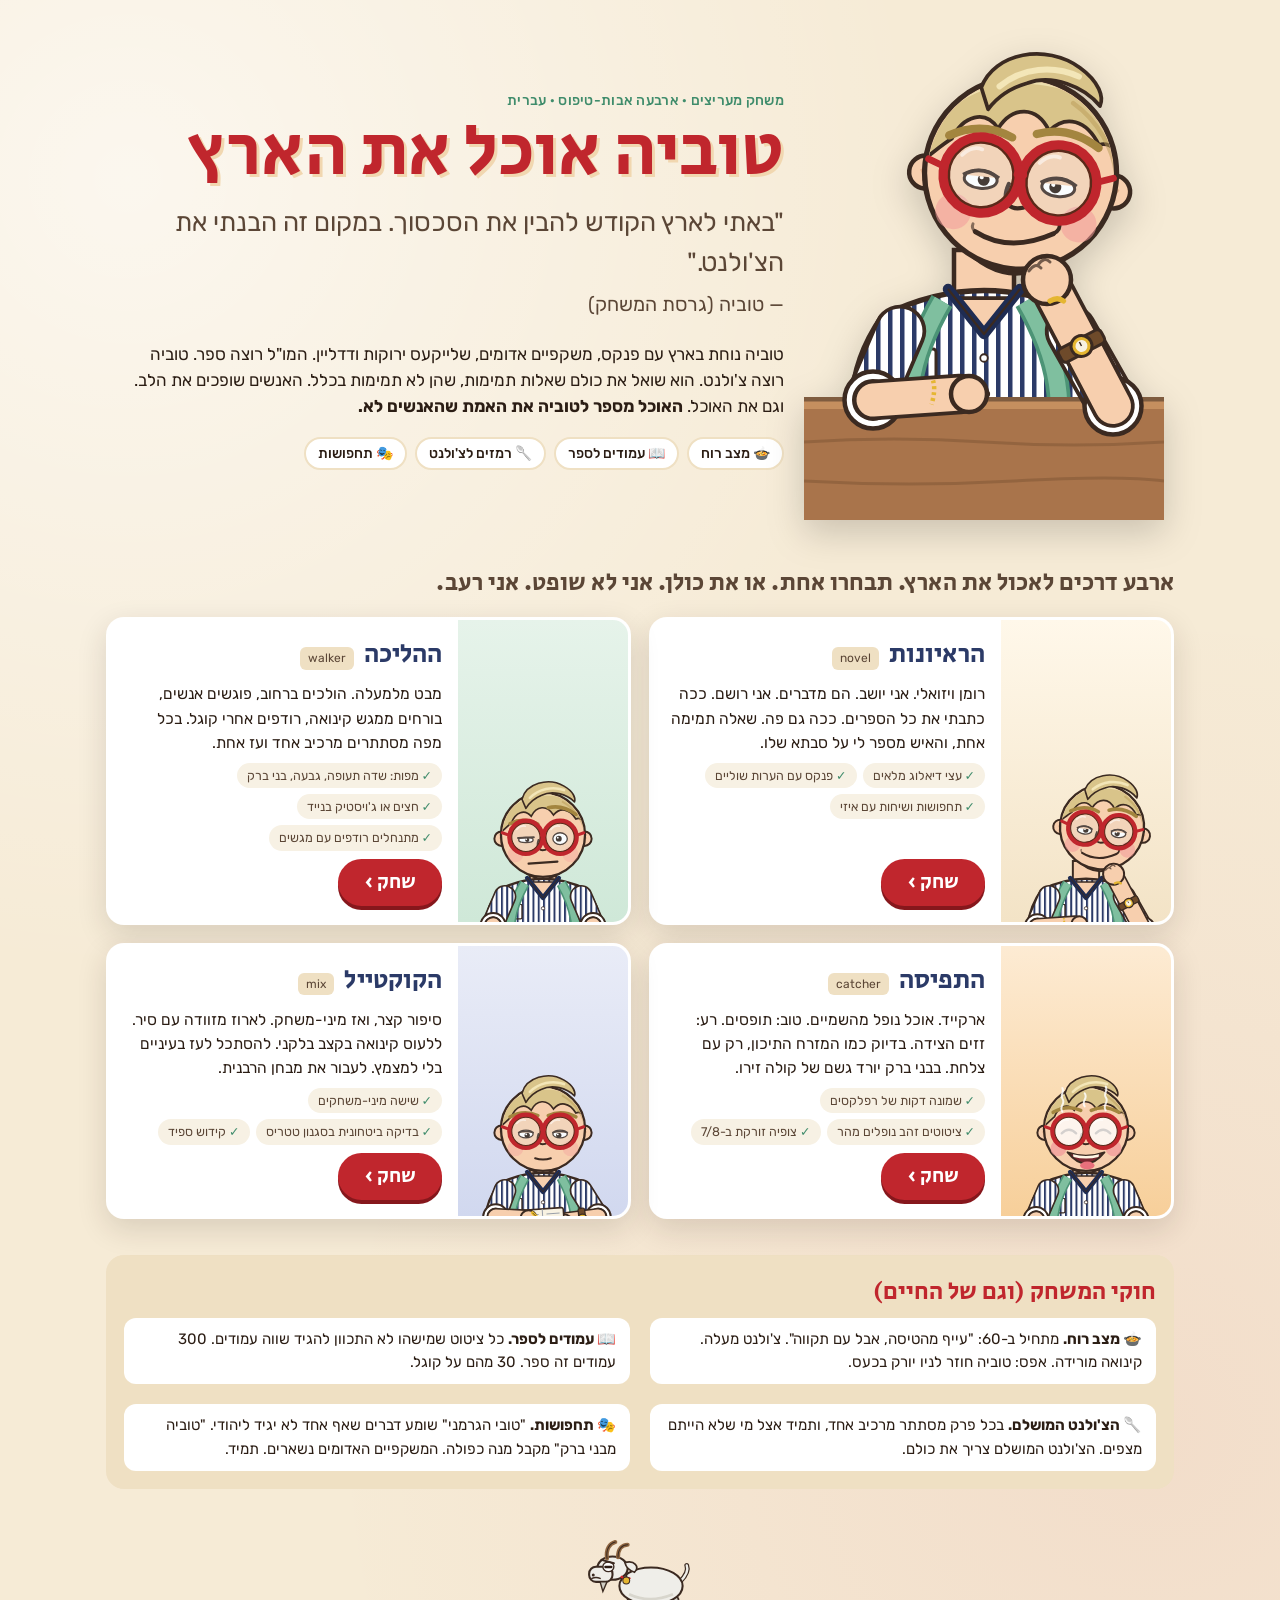
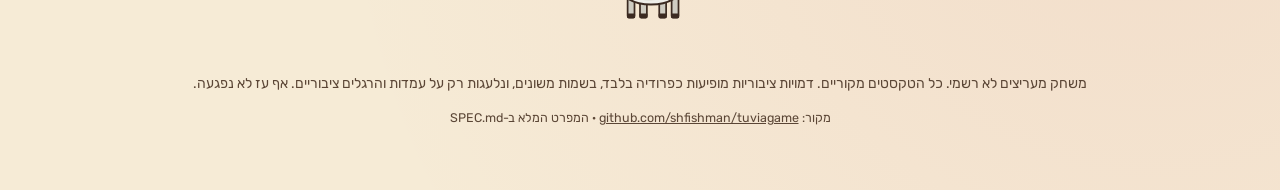
==== index.html @ cfde9925 "Landing page, Pages workflow and shared Tuvia caricature - index.html + css/style.css: RTL landing p" ====
<!doctype html>
<html lang="he" dir="rtl">
<head>
<meta charset="utf-8">
<meta name="viewport" content="width=device-width, initial-scale=1">
<title>טוביה אוכל את הארץ</title>
<meta name="description" content="משחק מעריצים על טוביה טננבום: עיתונאי אחד, פנקס אחד, הרבה צ'ולנט. ארבעה אבות-טיפוס לבחירה.">
<link rel="preconnect" href="https://fonts.googleapis.com">
<link rel="preconnect" href="https://fonts.gstatic.com" crossorigin>
<link href="https://fonts.googleapis.com/css2?family=Rubik:wght@400;500;700&family=Secular+One&family=Gveret+Levin+AlefAlefAlef&display=swap" rel="stylesheet">
<link rel="stylesheet" href="css/style.css">
<link rel="icon" href="data:image/svg+xml,%3Csvg xmlns='http://www.w3.org/2000/svg' viewBox='0 0 64 64'%3E%3Ccircle cx='18' cy='32' r='12' fill='none' stroke='%23C0262D' stroke-width='6'/%3E%3Ccircle cx='46' cy='32' r='12' fill='none' stroke='%23C0262D' stroke-width='6'/%3E%3Cpath d='M30 30q2-4 4 0' stroke='%23C0262D' stroke-width='4' fill='none'/%3E%3C/svg%3E">
</head>
<body>
<header class="hero">
  <div class="hero-art" id="hero-art" aria-hidden="true"></div>
  <div class="hero-text">
    <p class="kicker">משחק מעריצים · ארבעה אבות-טיפוס · עברית</p>
    <h1>טוביה אוכל את הארץ</h1>
    <p class="quote">"באתי לארץ הקודש להבין את הסכסוך. במקום זה הבנתי את הצ'ולנט."<br><span class="sig">— טוביה (גרסת המשחק)</span></p>
    <p class="lede">טוביה נוחת בארץ עם פנקס, משקפיים אדומים, שלייקעס ירוקות ודדליין. המו"ל רוצה ספר. טוביה רוצה צ'ולנט. הוא שואל את כולם שאלות תמימות, שהן לא תמימות בכלל. האנשים שופכים את הלב. וגם את האוכל. <strong>האוכל מספר לטוביה את האמת שהאנשים לא.</strong></p>
    <div class="meters" aria-hidden="true">
      <span>🍲 מצב רוח</span><span>📖 עמודים לספר</span><span>🥄 רמזים לצ'ולנט</span><span>🎭 תחפושות</span>
    </div>
  </div>
</header>

<main>
  <h2 class="choose">ארבע דרכים לאכול את הארץ. תבחרו אחת. או את כולן. אני לא שופט. אני רעב.</h2>
  <section class="cards">
    <article class="card" data-game="novel">
      <div class="card-art" data-pose="listen" data-expr="smirk"></div>
      <div class="card-body">
        <h3>הראיונות <span class="tag">novel</span></h3>
        <p class="desc">רומן ויזואלי. אני יושב. הם מדברים. אני רושם. ככה כתבתי את כל הספרים. ככה גם פה. שאלה תמימה אחת, והאיש מספר לי על סבתא שלו.</p>
        <ul class="feats"><li>עצי דיאלוג מלאים</li><li>פנקס עם הערות שוליים</li><li>תחפושות ושיחות עם איזי</li></ul>
        <a class="play" href="novel/">שחק ›</a>
      </div>
    </article>

    <article class="card" data-game="walker">
      <div class="card-art" data-pose="stand" data-expr="suspicious"></div>
      <div class="card-body">
        <h3>ההליכה <span class="tag">walker</span></h3>
        <p class="desc">מבט מלמעלה. הולכים ברחוב, פוגשים אנשים, בורחים ממגש קינואה, רודפים אחרי קוגל. בכל מפה מסתתרים מרכיב אחד ועז אחת.</p>
        <ul class="feats"><li>מפות: שדה תעופה, גבעה, בני ברק</li><li>חצים או ג'ויסטיק בנייד</li><li>מתנחלים רודפים עם מגשים</li></ul>
        <a class="play" href="walker/">שחק ›</a>
      </div>
    </article>

    <article class="card" data-game="catcher">
      <div class="card-art" data-pose="stand" data-expr="delighted"></div>
      <div class="card-body">
        <h3>התפיסה <span class="tag">catcher</span></h3>
        <p class="desc">ארקייד. אוכל נופל מהשמיים. טוב: תופסים. רע: זזים הצידה. בדיוק כמו המזרח התיכון, רק עם צלחת. בבני ברק יורד גשם של קולה זירו.</p>
        <ul class="feats"><li>שמונה דקות של רפלקסים</li><li>ציטוטים זהב נופלים מהר</li><li>צופיה זורקת ב-7/8</li></ul>
        <a class="play" href="catcher/">שחק ›</a>
      </div>
    </article>

    <article class="card" data-game="mix">
      <div class="card-art" data-pose="write" data-expr="writing"></div>
      <div class="card-body">
        <h3>הקוקטייל <span class="tag">mix</span></h3>
        <p class="desc">סיפור קצר, ואז מיני-משחק. לארוז מזוודה עם סיר. ללעוס קינואה בקצב בלקני. להסתכל לעז בעיניים בלי למצמץ. לעבור את מבחן הרבנית.</p>
        <ul class="feats"><li>שישה מיני-משחקים</li><li>בדיקה ביטחונית בסגנון טטריס</li><li>קידוש ספיד</li></ul>
        <a class="play" href="mix/">שחק ›</a>
      </div>
    </article>
  </section>

  <section class="rules">
    <h2>חוקי המשחק (וגם של החיים)</h2>
    <div class="rules-grid">
      <div><b>🍲 מצב רוח.</b> מתחיל ב-60: "עייף מהטיסה, אבל עם תקווה". צ'ולנט מעלה. קינואה מורידה. אפס: טוביה חוזר לניו יורק בכעס.</div>
      <div><b>📖 עמודים לספר.</b> כל ציטוט שמישהו לא התכוון להגיד שווה עמודים. 300 עמודים זה ספר. 30 מהם על קוגל.</div>
      <div><b>🥄 הצ'ולנט המושלם.</b> בכל פרק מסתתר מרכיב אחד, ותמיד אצל מי שלא הייתם מצפים. הצ'ולנט המושלם צריך את כולם.</div>
      <div><b>🎭 תחפושות.</b> "טובי הגרמני" שומע דברים שאף אחד לא יגיד ליהודי. "טוביה מבני ברק" מקבל מנה כפולה. המשקפיים האדומים נשארים. תמיד.</div>
    </div>
  </section>
</main>

<footer>
  <div class="goat" id="goat" title="העז" aria-label="העז" role="button" tabindex="0"></div>
  <p id="goat-line" class="goat-line" aria-live="polite"></p>
  <p>משחק מעריצים לא רשמי. כל הטקסטים מקוריים. דמויות ציבוריות מופיעות כפרודיה בלבד, בשמות משונים, ונלעגות רק על עמדות והרגלים ציבוריים. אף עז לא נפגעה.</p>
  <p class="small">מקור: <a href="https://github.com/shfishman/tuviagame">github.com/shfishman/tuviagame</a> · המפרט המלא ב-SPEC.md</p>
</footer>

<script type="module">
  import { tuviaSVG, goatSVG, TUVIA_CSS } from './js/art/tuvia.js';
  const st = document.createElement('style'); st.textContent = TUVIA_CSS; document.head.appendChild(st);
  document.getElementById('hero-art').innerHTML = tuviaSVG({ pose: 'listen', expression: 'smirk', size: 360, id: 'hero' });
  document.querySelectorAll('.card-art').forEach((el, i) => {
    el.innerHTML = tuviaSVG({ pose: el.dataset.pose, expression: el.dataset.expr, size: 200, crop: 'bust', id: 'card' + i, table: false });
  });
  // the goat: silently disappointed, even here
  const goat = document.getElementById('goat');
  goat.innerHTML = goatSVG({ size: 110 });
  const lines = ['מעניין.', 'העז מסתכלת עליי. אני מסתכל על העז. שנינו יודעים את האמת.', 'היא לא מאוכזבת ממך. היא מאוכזבת מכולם.', 'נו.', 'גם בעמוד הראשי. גם פה היא הגיעה.', 'אני לא אוכל עז. אני גם לא אוכל קינואה. יש לי עקרונות.'];
  let n = 0;
  const poke = () => { document.getElementById('goat-line').textContent = '💭 ' + lines[n++ % lines.length]; goat.classList.add('poked'); setTimeout(() => goat.classList.remove('poked'), 400); };
  goat.addEventListener('click', poke);
  goat.addEventListener('keydown', e => { if (e.key === 'Enter' || e.key === ' ') { e.preventDefault(); poke(); } });
  // hero: he laughs when you hover him
  const hero = document.getElementById('hero-art');
  hero.addEventListener('pointerenter', () => { const s = hero.querySelector('svg'); s.classList.add('anim-laugh', 'anim-glint'); setTimeout(() => s.classList.remove('anim-laugh', 'anim-glint'), 1400); });
</script>
</body>
</html>
---- css/style.css ----
:root {
  --paper: #F6EBD6; --paper-2: #EFE0C3; --ink: #2B1D14; --ink-soft: #5B4636;
  --red: #C0262D; --mint: #7FBF9F; --mint-dark: #3F8C6B; --navy: #2B3A67; --gold: #E5B632; --wood: #A9744B;
  --shadow: 0 10px 30px rgba(43, 29, 20, .14);
}
* { box-sizing: border-box; }
html { scroll-behavior: smooth; }
body {
  margin: 0; font-family: 'Rubik', system-ui, sans-serif; color: var(--ink); line-height: 1.55;
  background: var(--paper);
  background-image: radial-gradient(circle at 10% 10%, rgba(255,255,255,.6), transparent 40%), radial-gradient(circle at 90% 80%, rgba(192,38,45,.07), transparent 45%);
}
a { color: inherit; }
h1, h2, h3 { font-family: 'Secular One', 'Rubik', sans-serif; font-weight: 400; margin: 0; }

.hero { max-width: 1100px; margin: 0 auto; padding: 28px 16px 10px; display: grid; grid-template-columns: 1fr; gap: 10px; align-items: center; }
.hero-art { display: flex; justify-content: center; }
.hero-art svg { width: min(360px, 80vw); height: auto; filter: drop-shadow(0 12px 18px rgba(0,0,0,.18)); }
.kicker { color: var(--mint-dark); font-weight: 500; letter-spacing: .02em; margin: 0 0 4px; font-size: 14px; }
h1 { font-size: clamp(40px, 7.5vw, 72px); line-height: 1.05; color: var(--red); text-shadow: 3px 3px 0 #f1d7b0; }
.quote { font-family: 'Gveret Levin AlefAlefAlef', 'Rubik', cursive; font-size: clamp(20px, 3vw, 26px); color: var(--ink-soft); margin: 12px 0 8px; }
.quote .sig { font-size: .75em; display: inline-block; margin-top: 4px; }
.lede { font-size: 17px; max-width: 60ch; }
.meters { display: flex; flex-wrap: wrap; gap: 8px; margin-top: 10px; }
.meters span { background: #fff; border: 2px solid var(--paper-2); border-radius: 999px; padding: 4px 12px; font-size: 14px; font-weight: 500; }

main { max-width: 1100px; margin: 0 auto; padding: 8px 16px 40px; }
.choose { font-size: clamp(18px, 2.6vw, 24px); margin: 26px 0 16px; color: var(--ink-soft); }
.cards { display: grid; grid-template-columns: 1fr; gap: 18px; }
.card {
  background: #fff; border-radius: 18px; box-shadow: var(--shadow); overflow: hidden;
  display: grid; grid-template-columns: 150px 1fr; border: 3px solid transparent; transition: transform .2s, border-color .2s;
}
.card:hover { transform: translateY(-3px); border-color: var(--mint); }
.card-art { background: linear-gradient(180deg, #fff8ea, #f3e3c6); display: flex; align-items: flex-end; justify-content: center; padding: 10px 6px 0; }
.card-art svg { width: 100%; height: auto; }
.card[data-game="walker"] .card-art { background: linear-gradient(180deg, #e6f3ea, #cfe8d8); }
.card[data-game="catcher"] .card-art { background: linear-gradient(180deg, #fdebd3, #f7cf9a); }
.card[data-game="mix"] .card-art { background: linear-gradient(180deg, #e9ecf7, #d1d8ef); }
.card-body { padding: 14px 16px 16px; display: flex; flex-direction: column; gap: 8px; }
.card h3 { font-size: 26px; color: var(--navy); display: flex; align-items: baseline; gap: 10px; }
.tag { font-family: 'Rubik', monospace; font-size: 12px; background: var(--paper-2); color: var(--ink-soft); border-radius: 6px; padding: 2px 8px; direction: ltr; }
.desc { margin: 0; font-size: 15.5px; }
.feats { margin: 0; padding: 0; list-style: none; display: flex; flex-wrap: wrap; gap: 6px; }
.feats li { font-size: 12.5px; background: #f7f1e4; border-radius: 999px; padding: 3px 10px; color: var(--ink-soft); }
.feats li::before { content: '✓ '; color: var(--mint-dark); }
.play {
  align-self: flex-start; margin-top: auto; text-decoration: none; background: var(--red); color: #fff; font-family: 'Secular One', sans-serif;
  font-size: 20px; padding: 8px 26px; border-radius: 999px; box-shadow: 0 4px 0 #86171c; transition: transform .1s, box-shadow .1s;
}
.play:hover { background: #d8303a; }
.play:active { transform: translateY(3px); box-shadow: 0 1px 0 #86171c; }

.rules { margin-top: 36px; background: var(--paper-2); border-radius: 18px; padding: 18px 18px 8px; }
.rules h2 { font-size: 24px; color: var(--red); margin-bottom: 8px; }
.rules-grid { display: grid; grid-template-columns: 1fr; gap: 10px 20px; }
.rules-grid div { background: #fff; border-radius: 12px; padding: 10px 14px; font-size: 15px; margin-bottom: 10px; }

footer { max-width: 1100px; margin: 0 auto; padding: 10px 16px 50px; text-align: center; color: var(--ink-soft); font-size: 14px; }
.goat { display: inline-block; cursor: pointer; transition: transform .15s; }
.goat:hover { transform: rotate(-4deg); }
.goat.poked { transform: translateY(-8px) rotate(4deg); }
.goat-line { font-family: 'Gveret Levin AlefAlefAlef', cursive; font-size: 22px; min-height: 30px; margin: 0 0 8px; color: var(--ink); }
.small { font-size: 12.5px; }

@media (min-width: 720px) {
  .hero { grid-template-columns: 380px 1fr; padding-top: 40px; }
  .cards { grid-template-columns: 1fr 1fr; }
  .card { grid-template-columns: 170px 1fr; }
  .rules-grid { grid-template-columns: 1fr 1fr; }
}
@media (max-width: 420px) {
  .card { grid-template-columns: 1fr; }
  .card-art { padding: 10px 40px 0; }
}
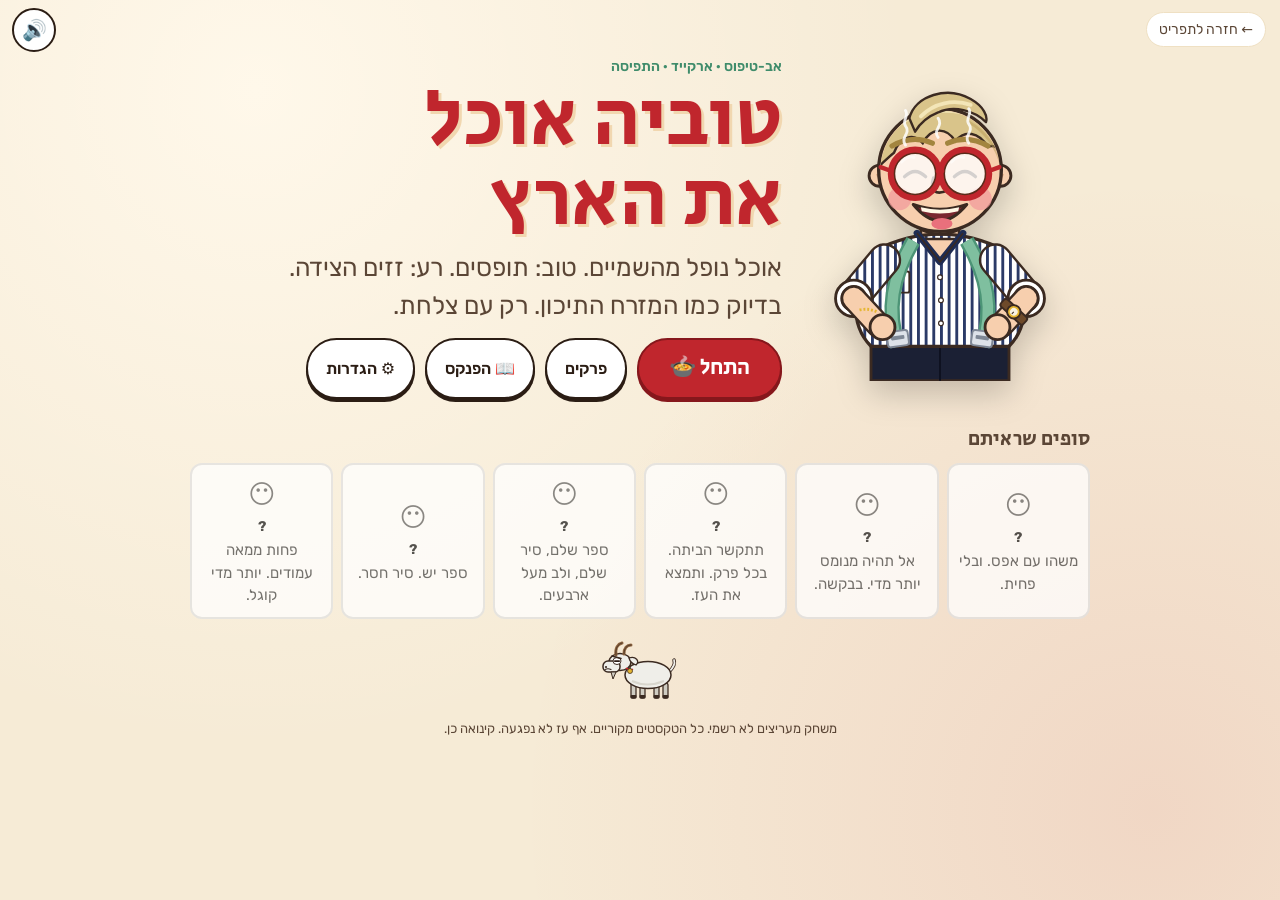
==== commit 5d61e2a1: "catcher: arcade food-catcher vertical slice (ch1, ch3, ch4, finale, endings) Comic-strip intros/outr" ====
--- a/index.html
+++ b/index.html
@@ -2,109 +2,154 @@
 <html lang="he" dir="rtl">
 <head>
 <meta charset="utf-8">
-<meta name="viewport" content="width=device-width, initial-scale=1">
-<title>טוביה אוכל את הארץ</title>
-<meta name="description" content="משחק מעריצים על טוביה טננבום: עיתונאי אחד, פנקס אחד, הרבה צ'ולנט. ארבעה אבות-טיפוס לבחירה.">
+<meta name="viewport" content="width=device-width, initial-scale=1, viewport-fit=cover, user-scalable=no">
+<title>טוביה אוכל את הארץ · התפיסה</title>
+<meta name="description" content="ארקייד: אוכל נופל מהשמיים. טוב: תופסים. רע: זזים הצידה. משחק מעריצים על טוביה טננבום.">
+<meta name="theme-color" content="#2B1D14">
 <link rel="preconnect" href="https://fonts.googleapis.com">
 <link rel="preconnect" href="https://fonts.gstatic.com" crossorigin>
-<link href="https://fonts.googleapis.com/css2?family=Rubik:wght@400;500;700&family=Secular+One&family=Gveret+Levin+AlefAlefAlef&display=swap" rel="stylesheet">
+<link href="https://fonts.googleapis.com/css2?family=Rubik:wght@400;500;600;700&family=Secular+One&family=Gveret+Levin+AlefAlefAlef&display=swap" rel="stylesheet">
 <link rel="stylesheet" href="css/style.css">
 <link rel="icon" href="data:image/svg+xml,%3Csvg xmlns='http://www.w3.org/2000/svg' viewBox='0 0 64 64'%3E%3Ccircle cx='18' cy='32' r='12' fill='none' stroke='%23C0262D' stroke-width='6'/%3E%3Ccircle cx='46' cy='32' r='12' fill='none' stroke='%23C0262D' stroke-width='6'/%3E%3Cpath d='M30 30q2-4 4 0' stroke='%23C0262D' stroke-width='4' fill='none'/%3E%3C/svg%3E">
 </head>
 <body>
-<header class="hero">
-  <div class="hero-art" id="hero-art" aria-hidden="true"></div>
-  <div class="hero-text">
-    <p class="kicker">משחק מעריצים · ארבעה אבות-טיפוס · עברית</p>
-    <h1>טוביה אוכל את הארץ</h1>
-    <p class="quote">"באתי לארץ הקודש להבין את הסכסוך. במקום זה הבנתי את הצ'ולנט."<br><span class="sig">— טוביה (גרסת המשחק)</span></p>
-    <p class="lede">טוביה נוחת בארץ עם פנקס, משקפיים אדומים, שלייקעס ירוקות ודדליין. המו"ל רוצה ספר. טוביה רוצה צ'ולנט. הוא שואל את כולם שאלות תמימות, שהן לא תמימות בכלל. האנשים שופכים את הלב. וגם את האוכל. <strong>האוכל מספר לטוביה את האמת שהאנשים לא.</strong></p>
-    <div class="meters" aria-hidden="true">
-      <span>🍲 מצב רוח</span><span>📖 עמודים לספר</span><span>🥄 רמזים לצ'ולנט</span><span>🎭 תחפושות</span>
+<div id="app">
+
+  <!-- TITLE -->
+  <section class="screen title active" data-screen="title">
+    <a class="back-link" href="../">← חזרה לתפריט</a>
+    <button class="icon-btn mute" id="btn-mute" aria-label="השתק">🔊</button>
+    <div class="title-inner">
+      <div id="title-art" class="title-art"></div>
+      <div class="title-text">
+        <p class="kicker">אב-טיפוס · ארקייד · התפיסה</p>
+        <h1>טוביה אוכל<br>את הארץ</h1>
+        <p class="tagline">אוכל נופל מהשמיים. טוב: תופסים. רע: זזים הצידה.<br>בדיוק כמו המזרח התיכון. רק עם צלחת.</p>
+        <div class="title-btns">
+          <button class="btn primary big" id="btn-start">התחל 🍲</button>
+          <button class="btn big" id="btn-continue" hidden>המשך ▶</button>
+          <button class="btn" id="btn-chapters">פרקים</button>
+          <button class="btn" id="btn-notebook">📖 הפנקס</button>
+          <button class="btn" id="btn-settings">⚙ הגדרות</button>
+        </div>
+      </div>
     </div>
-  </div>
-</header>
-
-<main>
-  <h2 class="choose">ארבע דרכים לאכול את הארץ. תבחרו אחת. או את כולן. אני לא שופט. אני רעב.</h2>
-  <section class="cards">
-    <article class="card" data-game="novel">
-      <div class="card-art" data-pose="listen" data-expr="smirk"></div>
-      <div class="card-body">
-        <h3>הראיונות <span class="tag">novel</span></h3>
-        <p class="desc">רומן ויזואלי. אני יושב. הם מדברים. אני רושם. ככה כתבתי את כל הספרים. ככה גם פה. שאלה תמימה אחת, והאיש מספר לי על סבתא שלו.</p>
-        <ul class="feats"><li>עצי דיאלוג מלאים</li><li>פנקס עם הערות שוליים</li><li>תחפושות ושיחות עם איזי</li></ul>
-        <a class="play" href="novel/">שחק ›</a>
-      </div>
-    </article>
-
-    <article class="card" data-game="walker">
-      <div class="card-art" data-pose="stand" data-expr="suspicious"></div>
-      <div class="card-body">
-        <h3>ההליכה <span class="tag">walker</span></h3>
-        <p class="desc">מבט מלמעלה. הולכים ברחוב, פוגשים אנשים, בורחים ממגש קינואה, רודפים אחרי קוגל. בכל מפה מסתתרים מרכיב אחד ועז אחת.</p>
-        <ul class="feats"><li>מפות: שדה תעופה, גבעה, בני ברק</li><li>חצים או ג'ויסטיק בנייד</li><li>מתנחלים רודפים עם מגשים</li></ul>
-        <a class="play" href="walker/">שחק ›</a>
-      </div>
-    </article>
-
-    <article class="card" data-game="catcher">
-      <div class="card-art" data-pose="stand" data-expr="delighted"></div>
-      <div class="card-body">
-        <h3>התפיסה <span class="tag">catcher</span></h3>
-        <p class="desc">ארקייד. אוכל נופל מהשמיים. טוב: תופסים. רע: זזים הצידה. בדיוק כמו המזרח התיכון, רק עם צלחת. בבני ברק יורד גשם של קולה זירו.</p>
-        <ul class="feats"><li>שמונה דקות של רפלקסים</li><li>ציטוטים זהב נופלים מהר</li><li>צופיה זורקת ב-7/8</li></ul>
-        <a class="play" href="catcher/">שחק ›</a>
-      </div>
-    </article>
-
-    <article class="card" data-game="mix">
-      <div class="card-art" data-pose="write" data-expr="writing"></div>
-      <div class="card-body">
-        <h3>הקוקטייל <span class="tag">mix</span></h3>
-        <p class="desc">סיפור קצר, ואז מיני-משחק. לארוז מזוודה עם סיר. ללעוס קינואה בקצב בלקני. להסתכל לעז בעיניים בלי למצמץ. לעבור את מבחן הרבנית.</p>
-        <ul class="feats"><li>שישה מיני-משחקים</li><li>בדיקה ביטחונית בסגנון טטריס</li><li>קידוש ספיד</li></ul>
-        <a class="play" href="mix/">שחק ›</a>
-      </div>
-    </article>
+    <div class="gallery-wrap">
+      <h2>סופים שראיתם</h2>
+      <div id="endings-gallery" class="endings-gallery"></div>
+    </div>
+    <div class="title-foot">
+      <div id="title-goat" class="title-goat" aria-hidden="true"></div>
+      <p>משחק מעריצים לא רשמי. כל הטקסטים מקוריים. אף עז לא נפגעה. קינואה כן.</p>
+    </div>
   </section>
 
-  <section class="rules">
-    <h2>חוקי המשחק (וגם של החיים)</h2>
-    <div class="rules-grid">
-      <div><b>🍲 מצב רוח.</b> מתחיל ב-60: "עייף מהטיסה, אבל עם תקווה". צ'ולנט מעלה. קינואה מורידה. אפס: טוביה חוזר לניו יורק בכעס.</div>
-      <div><b>📖 עמודים לספר.</b> כל ציטוט שמישהו לא התכוון להגיד שווה עמודים. 300 עמודים זה ספר. 30 מהם על קוגל.</div>
-      <div><b>🥄 הצ'ולנט המושלם.</b> בכל פרק מסתתר מרכיב אחד, ותמיד אצל מי שלא הייתם מצפים. הצ'ולנט המושלם צריך את כולם.</div>
-      <div><b>🎭 תחפושות.</b> "טובי הגרמני" שומע דברים שאף אחד לא יגיד ליהודי. "טוביה מבני ברק" מקבל מנה כפולה. המשקפיים האדומים נשארים. תמיד.</div>
+  <!-- CHAPTERS -->
+  <section class="screen menu" data-screen="chapters">
+    <h2>פרקים</h2>
+    <div id="chapter-list" class="chapter-list"></div>
+    <p id="chapter-line" class="handwriting line"></p>
+    <button class="btn ghost btn-back">‹ חזרה</button>
+  </section>
+
+  <!-- TITLE CARD -->
+  <section class="screen title-card" id="title-card" data-screen="titlecard">
+    <div class="tc-inner">
+      <p id="tc-num" class="tc-num"></p>
+      <h2 id="tc-title" class="tc-title handwriting"></h2>
+      <p id="tc-sub" class="tc-sub handwriting"></p>
+      <div id="tc-art" class="tc-art"></div>
+      <p id="tc-caption" class="tc-caption"></p>
+      <p class="tc-hint">(לחצו להמשך)</p>
     </div>
   </section>
-</main>
 
-<footer>
-  <div class="goat" id="goat" title="העז" aria-label="העז" role="button" tabindex="0"></div>
-  <p id="goat-line" class="goat-line" aria-live="polite"></p>
-  <p>משחק מעריצים לא רשמי. כל הטקסטים מקוריים. דמויות ציבוריות מופיעות כפרודיה בלבד, בשמות משונים, ונלעגות רק על עמדות והרגלים ציבוריים. אף עז לא נפגעה.</p>
-  <p class="small">מקור: <a href="https://github.com/shfishman/tuviagame">github.com/shfishman/tuviagame</a> · המפרט המלא ב-SPEC.md</p>
-</footer>
+  <!-- COMIC -->
+  <section class="screen comic" data-screen="comic">
+    <div class="comic-head"><span id="comic-title"></span></div>
+    <div id="comic-box" class="comic-box"></div>
+  </section>
 
-<script type="module">
-  import { tuviaSVG, goatSVG, TUVIA_CSS } from './js/art/tuvia.js';
-  const st = document.createElement('style'); st.textContent = TUVIA_CSS; document.head.appendChild(st);
-  document.getElementById('hero-art').innerHTML = tuviaSVG({ pose: 'listen', expression: 'smirk', size: 360, id: 'hero' });
-  document.querySelectorAll('.card-art').forEach((el, i) => {
-    el.innerHTML = tuviaSVG({ pose: el.dataset.pose, expression: el.dataset.expr, size: 200, crop: 'bust', id: 'card' + i, table: false });
-  });
-  // the goat: silently disappointed, even here
-  const goat = document.getElementById('goat');
-  goat.innerHTML = goatSVG({ size: 110 });
-  const lines = ['מעניין.', 'העז מסתכלת עליי. אני מסתכל על העז. שנינו יודעים את האמת.', 'היא לא מאוכזבת ממך. היא מאוכזבת מכולם.', 'נו.', 'גם בעמוד הראשי. גם פה היא הגיעה.', 'אני לא אוכל עז. אני גם לא אוכל קינואה. יש לי עקרונות.'];
-  let n = 0;
-  const poke = () => { document.getElementById('goat-line').textContent = '💭 ' + lines[n++ % lines.length]; goat.classList.add('poked'); setTimeout(() => goat.classList.remove('poked'), 400); };
-  goat.addEventListener('click', poke);
-  goat.addEventListener('keydown', e => { if (e.key === 'Enter' || e.key === ' ') { e.preventDefault(); poke(); } });
-  // hero: he laughs when you hover him
-  const hero = document.getElementById('hero-art');
-  hero.addEventListener('pointerenter', () => { const s = hero.querySelector('svg'); s.classList.add('anim-laugh', 'anim-glint'); setTimeout(() => s.classList.remove('anim-laugh', 'anim-glint'), 1400); });
-</script>
+  <!-- LEVEL -->
+  <section class="screen level" data-screen="level">
+    <div class="hud">
+      <div id="hud-face" class="hud-face" aria-hidden="true"></div>
+      <div class="hud-mood">
+        <div class="mood-row"><span>🍲</span><div class="bar"><i id="hud-mood-bar"></i></div><b id="hud-mood-num">60</b></div>
+        <span id="hud-mood-label" class="mood-label">מעניין.</span>
+      </div>
+      <button class="icon-btn" id="btn-pause" aria-label="השהה">⏸</button>
+      <div class="hud-row2">
+        <div class="hud-pages">📖 <b id="hud-pages">0</b><small>/100</small></div>
+        <div id="hud-ing" class="hud-ing" title="רמזים לצ'ולנט"></div>
+        <div class="hud-inv"><button class="inv" id="btn-can" title="קולה זירו (+20)">🥤<b id="hud-cans">0</b></button><button class="inv" id="btn-rug" title="רוגעלך (+5)">🥐<b id="hud-rug">0</b></button></div>
+      </div>
+      <div class="hud-time"><i id="hud-time"></i></div>
+    </div>
+    <div id="stage" class="stage"></div>
+    <div class="touch-bar">
+      <button class="tbtn" id="btn-disguise">🎭 <span id="hud-dis">טוביה</span></button>
+      <button class="tbtn complain" id="btn-complain" hidden>🗯 להתלונן</button>
+      <span class="keys-hint">← → לזוז · רווח תחפושת · <bdi>C</bdi> להתלונן · <bdi>Esc</bdi> השהיה</span>
+    </div>
+    <div id="pause-menu" class="pause-menu">
+      <div class="pause-box">
+        <h2>הפסקה</h2>
+        <p class="handwriting">💭 גם בהפסקה אני רעב.</p>
+        <button class="btn primary" id="btn-resume">המשך ▶</button>
+        <button class="btn" id="btn-pause-isi">📱 להתקשר לאיזי</button>
+        <button class="btn" id="btn-pause-notebook">📖 הפנקס</button>
+        <button class="btn" id="btn-restart">↻ להתחיל את השלב מחדש</button>
+        <button class="btn ghost" id="btn-quit">לתפריט הראשי</button>
+      </div>
+    </div>
+  </section>
+
+  <!-- TAXI -->
+  <section class="screen taxi" data-screen="taxi">
+    <div class="taxi-inner">
+      <div class="taxi-row"><div id="taxi-moshe" class="taxi-moshe"></div><div id="taxi-art" class="taxi-art"></div></div>
+      <div class="marquee" aria-live="off"><div id="taxi-marquee" class="marquee-track"></div></div>
+      <div class="taxi-meter">המונה: <b id="taxi-meter">0</b> ₪</div>
+      <p id="taxi-aside" class="handwriting line"></p>
+      <button class="btn primary big" id="btn-taxi">הגענו ›</button>
+    </div>
+  </section>
+
+  <!-- NOTEBOOK -->
+  <section class="screen notebook" data-screen="notebook">
+    <div class="nb-head"><h2>📖 הפנקס</h2><span id="nb-count"></span></div>
+    <div id="notebook-pages" class="notebook-pages"></div>
+    <div class="nb-bar"><button class="btn primary" id="nb-back-level" hidden>חזרה למשחק ▶</button><button class="btn ghost btn-back">‹ לתפריט</button></div>
+  </section>
+
+  <!-- SETTINGS -->
+  <section class="screen menu" data-screen="settings">
+    <h2>⚙ הגדרות</h2>
+    <label class="set">מהירות טקסט <input id="set-speed" type="range" min="0.5" max="3" step="0.25"></label>
+    <label class="set">עוצמת שמע <input id="set-vol" type="range" min="0" max="1" step="0.05"></label>
+    <label class="set chk"><input id="set-mute" type="checkbox"> השתקה</label>
+    <label class="set chk"><input id="set-hc" type="checkbox"> תיבת דיאלוג בניגודיות גבוהה</label>
+    <div class="set wipe"><button class="btn ghost" id="btn-wipe">למחוק שמירה וסופים</button><span id="wipe-msg" class="handwriting"></span></div>
+    <button class="btn ghost btn-back">‹ חזרה</button>
+  </section>
+
+  <!-- ENDING -->
+  <section class="screen ending" id="ending-screen" data-screen="ending">
+    <h2 id="ending-title" class="ending-title"></h2>
+    <div class="ending-row">
+      <div id="ending-book" class="ending-book"></div>
+      <div id="ending-goat" class="ending-goat"></div>
+    </div>
+    <div id="ending-box" class="comic-box ending-box"></div>
+    <p id="ending-stats" class="ending-stats"></p>
+    <div id="ending-actions" class="ending-actions">
+      <button class="btn primary big" id="btn-ending-title">לתפריט הראשי</button>
+      <button class="btn" id="btn-ending-notebook">📖 הפנקס</button>
+    </div>
+  </section>
+
+</div>
+<script type="module" src="./js/main.js"></script>
 </body>
 </html>
--- a/css/style.css
+++ b/css/style.css
@@ -1,75 +1,287 @@
+/* css/style.css — "טוביה אוכל את הארץ" · catcher prototype. Mobile-first, RTL. */
 :root {
   --paper: #F6EBD6; --paper-2: #EFE0C3; --ink: #2B1D14; --ink-soft: #5B4636;
-  --red: #C0262D; --mint: #7FBF9F; --mint-dark: #3F8C6B; --navy: #2B3A67; --gold: #E5B632; --wood: #A9744B;
-  --shadow: 0 10px 30px rgba(43, 29, 20, .14);
+  --red: #C0262D; --red-dark: #86171c; --mint: #7FBF9F; --mint-dark: #3F8C6B; --navy: #2B3A67; --gold: #E5B632; --wood: #A9744B;
+  --shadow: 0 10px 30px rgba(43, 29, 20, .16);
+  --hand: 'Gveret Levin AlefAlefAlef', 'Rubik', cursive;
+  --ui: 'Rubik', system-ui, sans-serif; --title: 'Secular One', 'Rubik', sans-serif;
 }
-* { box-sizing: border-box; }
-html { scroll-behavior: smooth; }
-body {
-  margin: 0; font-family: 'Rubik', system-ui, sans-serif; color: var(--ink); line-height: 1.55;
-  background: var(--paper);
-  background-image: radial-gradient(circle at 10% 10%, rgba(255,255,255,.6), transparent 40%), radial-gradient(circle at 90% 80%, rgba(192,38,45,.07), transparent 45%);
+* { box-sizing: border-box; -webkit-tap-highlight-color: transparent; }
+html, body { margin: 0; height: 100%; }
+body { font-family: var(--ui); color: var(--ink); background: var(--paper); line-height: 1.5; overflow-x: hidden; overscroll-behavior: none; }
+h1, h2, h3 { font-family: var(--title); font-weight: 400; margin: 0; }
+button { font: inherit; cursor: pointer; }
+.handwriting { font-family: var(--hand); }
+bdi { unicode-bidi: isolate; }
+#app { min-height: 100%; }
+
+.screen { display: none; min-height: 100dvh; padding: 16px; position: relative; }
+.screen.active { display: block; }
+
+/* ---------- buttons ---------- */
+.btn { display: inline-flex; align-items: center; justify-content: center; gap: 6px; border: 2px solid var(--ink); background: #fff; color: var(--ink); border-radius: 999px; padding: 9px 18px; font-weight: 600; font-size: 16px; box-shadow: 0 3px 0 var(--ink); transition: transform .08s, box-shadow .08s; min-height: 44px; }
+.btn:active { transform: translateY(3px); box-shadow: 0 0 0 var(--ink); }
+.btn.primary { background: var(--red); color: #fff; border-color: var(--red-dark); box-shadow: 0 3px 0 var(--red-dark); font-family: var(--title); font-weight: 400; }
+.btn.big { font-size: 22px; padding: 12px 30px; }
+.btn.ghost { background: transparent; box-shadow: none; border-color: transparent; color: var(--ink-soft); }
+.btn.isi { background: #FCE4F2; border-color: #B04A8A; box-shadow: 0 3px 0 #B04A8A; }
+.btn.pulse { animation: pulse 1s ease-in-out infinite; }
+.btn[hidden] { display: none; }
+@keyframes pulse { 50% { transform: scale(1.04); } }
+.icon-btn { border: 2px solid var(--ink); background: #fff; border-radius: 50%; width: 44px; height: 44px; font-size: 20px; display: inline-flex; align-items: center; justify-content: center; }
+
+/* ---------- title ---------- */
+.screen.title { background: radial-gradient(circle at 20% 10%, #fff8ea, transparent 50%), radial-gradient(circle at 90% 90%, rgba(192,38,45,.10), transparent 45%), var(--paper); padding-top: 56px; }
+.back-link { position: absolute; top: 12px; right: 14px; text-decoration: none; color: var(--ink-soft); font-size: 14px; background: #fff; border-radius: 999px; padding: 6px 12px; border: 1px solid var(--paper-2); }
+.mute { position: absolute; top: 8px; left: 12px; }
+.title-inner { display: grid; grid-template-columns: 1fr; gap: 8px; max-width: 900px; margin: 0 auto; align-items: center; }
+.title-art { display: flex; justify-content: center; }
+.title-art svg { width: min(230px, 60vw); height: auto; filter: drop-shadow(0 12px 16px rgba(0,0,0,.2)); }
+.title-text { text-align: center; }
+.kicker { color: var(--mint-dark); font-weight: 600; font-size: 14px; margin: 0; }
+.title h1 { font-size: clamp(42px, 11vw, 80px); line-height: 1; color: var(--red); text-shadow: 3px 3px 0 #f1d7b0; margin: 4px 0 8px; }
+.tagline { font-family: var(--hand); font-size: clamp(19px, 4.6vw, 25px); color: var(--ink-soft); margin: 0 0 14px; }
+.title-btns { display: flex; flex-wrap: wrap; gap: 10px; justify-content: center; }
+.gallery-wrap { max-width: 900px; margin: 26px auto 0; }
+.gallery-wrap h2 { font-size: 20px; color: var(--ink-soft); margin-bottom: 8px; }
+.endings-gallery { display: grid; grid-template-columns: repeat(auto-fill, minmax(140px, 1fr)); gap: 8px; }
+.ending-card { background: #fff; border-radius: 12px; padding: 10px; text-align: center; border: 2px solid var(--paper-2); display: flex; flex-direction: column; gap: 2px; min-height: 96px; justify-content: center; }
+.ending-card .ic { font-size: 26px; }
+.ending-card b { font-size: 14px; } .ending-card small { font-size: 12px; color: var(--ink-soft); font-family: var(--hand); font-size: 15px; }
+.ending-card.locked { filter: grayscale(1); opacity: .75; }
+.ending-card.locked .ic { filter: brightness(0); opacity: .6; }
+.title-foot { text-align: center; color: var(--ink-soft); font-size: 13px; margin-top: 22px; }
+.title-goat svg { width: 80px; }
+
+/* ---------- menus ---------- */
+.screen.menu { max-width: 720px; margin: 0 auto; }
+.screen.menu h2 { font-size: 30px; color: var(--red); margin-bottom: 12px; }
+.chapter-list { display: grid; grid-template-columns: 1fr; gap: 8px; }
+.chapter-btn { display: grid; grid-template-columns: 44px 1fr auto; align-items: center; gap: 10px; text-align: start; background: #fff; border: 2px solid var(--paper-2); border-radius: 12px; padding: 10px 12px; font-size: 17px; }
+.chapter-btn .num { font-family: var(--title); font-size: 22px; color: var(--red); background: var(--paper-2); border-radius: 8px; text-align: center; padding: 2px 0; }
+.chapter-btn .st { font-size: 13px; color: var(--mint-dark); font-weight: 600; }
+.chapter-btn.locked { opacity: .6; } .chapter-btn.locked .st { color: var(--ink-soft); }
+.chapter-btn.next { border-color: var(--red); }
+.line { font-size: 21px; color: var(--ink-soft); min-height: 32px; margin: 14px 0; }
+.set { display: flex; align-items: center; gap: 12px; background: #fff; border-radius: 12px; padding: 12px 14px; margin-bottom: 10px; font-size: 16px; }
+.set input[type=range] { flex: 1; } .set.chk input { width: 22px; height: 22px; }
+.set.wipe { flex-wrap: wrap; }
+
+/* ---------- title card ---------- */
+.screen.title-card { display: none; align-items: center; justify-content: center; text-align: center; color: #fff; cursor: pointer; }
+.screen.title-card.active { display: flex; }
+.scene-airport { background: linear-gradient(180deg, #5f7ea3, #2B3A67); }
+.scene-hill { background: linear-gradient(180deg, #6bb6e0 0%, #a6c26a 65%, #7a6a3a 100%); }
+.scene-bneibrak { background: linear-gradient(180deg, #1d1c33, #5C4A3A); }
+.scene-shabbat { background: linear-gradient(180deg, #3a1f2d, #8A5A3B); }
+.tc-inner { max-width: 760px; animation: fadeUp .8s ease-out both; }
+.tc-num { font-family: var(--title); font-size: 18px; letter-spacing: .1em; opacity: .85; margin: 0; }
+.tc-title { font-size: clamp(44px, 10vw, 84px); line-height: 1.05; text-shadow: 3px 3px 0 rgba(0,0,0,.3); margin: 4px 0; }
+.tc-sub { font-size: clamp(24px, 5vw, 36px); margin: 0 0 10px; opacity: .95; }
+.tc-art { display: flex; justify-content: center; align-items: flex-end; gap: 4px; margin: 6px 0 10px; flex-wrap: wrap; }
+.tc-art svg { height: auto; }
+.est-npc svg { width: clamp(70px, 18vw, 110px); } .est-tuvia svg { width: clamp(100px, 26vw, 150px); filter: drop-shadow(0 8px 10px rgba(0,0,0,.3)); }
+.tc-caption { font-size: clamp(16px, 3.6vw, 20px); background: rgba(0,0,0,.28); border-radius: 12px; padding: 10px 14px; margin: 0 auto; max-width: 56ch; }
+.tc-hint { font-size: 13px; opacity: .7; margin-top: 12px; }
+@keyframes fadeUp { from { opacity: 0; transform: translateY(16px); } }
+
+/* ---------- comic ---------- */
+.screen.comic { background: #fff; padding: 0; display: none; flex-direction: column; }
+.screen.comic.active { display: flex; }
+.comic-head { background: var(--ink); color: #fff; font-family: var(--title); padding: 8px 16px; font-size: 16px; }
+.comic-box { flex: 1; display: flex; flex-direction: column; min-height: 0; }
+.strip { flex: 1; overflow-y: auto; padding: 14px 12px 20px; display: flex; flex-direction: column; gap: 12px; max-width: 760px; width: 100%; margin: 0 auto; }
+.strip-bar { display: flex; gap: 10px; justify-content: center; padding: 10px 12px calc(10px + env(safe-area-inset-bottom)); border-top: 2px solid var(--paper-2); background: var(--paper); position: sticky; bottom: 0; flex-wrap: wrap; }
+.panel { display: grid; grid-template-columns: 96px 1fr; gap: 10px; align-items: end; animation: popIn .35s cubic-bezier(.2,1.4,.4,1) both; border: 3px solid var(--ink); border-radius: 14px; padding: 10px; background: #FFFDF7; box-shadow: 4px 4px 0 var(--ink); }
+.panel.tuvia { grid-template-columns: 1fr 96px; }
+.panel.tuvia .panel-art { order: 2; }
+.panel-art { display: flex; justify-content: center; align-items: flex-end; background: color-mix(in srgb, var(--c, #ccc) 18%, #fff); border-radius: 10px; overflow: hidden; min-height: 96px; }
+.panel-art svg { width: 100%; height: auto; max-height: 120px; }
+.panel.tuvia .panel-art { background: #fdebd3; }
+.balloon { position: relative; background: #fff; border: 2.5px solid var(--ink); border-radius: 16px; padding: 10px 14px; font-size: 17px; min-height: 60px; }
+.balloon::after { content: ''; position: absolute; bottom: 18px; right: -14px; border: 8px solid transparent; border-left: 10px solid var(--ink); border-right: 0; }
+.panel.tuvia .balloon::after { right: auto; left: -14px; border-left: 0; border-right: 10px solid var(--ink); }
+.balloon .name { display: block; font-family: var(--title); font-size: 14px; color: var(--red); margin-bottom: 2px; }
+.balloon .name small { font-weight: 400; color: var(--ink-soft); font-family: var(--ui); font-size: 12px; margin-inline-start: 6px; }
+.balloon.halo { background: #FFF6D6; border-color: #B6861A; box-shadow: 0 0 0 4px rgba(229,182,50,.35); }
+.balloon.halo::after { border-right-color: #B6861A; }
+.balloon p { margin: 0; }
+.panel.aside { grid-template-columns: 1fr 96px; background: #F1EEE8; }
+.panel.aside .panel-art { order: 2; background: #e8e4dc; }
+.cloud { background: #fff; border: 2.5px dashed var(--ink-soft); border-radius: 50% 50% 50% 50% / 60% 60% 40% 40%; padding: 14px 20px; font-family: var(--hand); font-size: 22px; line-height: 1.35; color: var(--ink); }
+.panel.card { display: block; background: var(--paper-2); border-style: double; border-width: 5px; }
+.card-text { font-family: var(--hand); font-size: 22px; line-height: 1.4; }
+.panel.latest { outline: 3px solid var(--gold); outline-offset: 2px; }
+@keyframes popIn { from { opacity: 0; transform: translateY(14px) scale(.96); } }
+body.hc .balloon, body.hc .cloud, body.hc .card-text { background: #000; color: #fff; border-color: #fff; }
+body.hc .balloon .name { color: #FFD460; }
+body.hc .balloon.halo { background: #1d1600; }
+
+/* ---------- phone ---------- */
+.phone-wrap { position: fixed; inset: 0; background: rgba(20,12,8,.55); display: flex; align-items: center; justify-content: center; z-index: 50; opacity: 0; transition: opacity .3s; padding: 12px; }
+.phone-wrap.in { opacity: 1; } .phone-wrap.out { opacity: 0; }
+.phone { width: min(380px, 100%); background: #17181C; border-radius: 28px; padding: 14px; color: #fff; border: 4px solid #2E3038; box-shadow: 0 20px 50px rgba(0,0,0,.5); transform: translateY(40px); transition: transform .35s cubic-bezier(.2,1.2,.4,1); display: flex; flex-direction: column; gap: 10px; max-height: 92dvh; }
+.phone-wrap.in .phone { transform: none; }
+.phone-top { text-align: center; font-family: var(--title); font-size: 18px; }
+.ring { display: inline-block; animation: ring .6s ease-in-out 3; }
+@keyframes ring { 0%,100% { transform: rotate(0) } 25% { transform: rotate(-20deg) } 75% { transform: rotate(20deg) } }
+.phone-art { display: flex; justify-content: center; } .phone-art svg { width: 100px; border-radius: 50%; background: #B04A8A; }
+.phone-lines { display: flex; flex-direction: column; gap: 8px; overflow-y: auto; min-height: 120px; max-height: 40dvh; padding: 4px; }
+.pl { padding: 8px 12px; border-radius: 14px; font-size: 16px; max-width: 92%; }
+.pl.isi { background: #B04A8A; align-self: flex-start; } .pl.tuvia { background: #2B3A67; align-self: flex-end; }
+.pl.hint { background: #3F8C6B; font-family: var(--hand); font-size: 20px; }
+.phone-bar { display: flex; gap: 8px; justify-content: center; }
+.phone .btn.ghost { color: #ddd; }
+
+/* ---------- level ---------- */
+.screen.level { padding: 0; display: none; flex-direction: column; height: 100dvh; overflow: hidden; background: #2B1D14; }
+.screen.level.active { display: flex; }
+.hud { position: relative; display: grid; grid-template-columns: 56px 1fr 44px; grid-template-areas: 'face mood pause' 'row2 row2 row2'; gap: 4px 8px; align-items: center; padding: 6px 10px 8px; background: var(--paper); border-bottom: 3px solid var(--ink); }
+.hud-face { grid-area: face; } .hud-mood { grid-area: mood; min-width: 0; } #btn-pause { grid-area: pause; }
+.hud-row2 { grid-area: row2; display: flex; align-items: center; justify-content: space-between; gap: 8px; font-size: 14px; }
+.hud-face { width: 56px; height: 62px; display: flex; align-items: center; justify-content: center; }
+.hud-face svg { width: 56px; height: auto; }
+.mood-row { display: flex; align-items: center; gap: 6px; }
+.mood-row .bar { flex: 1; height: 14px; background: #fff; border: 2px solid var(--ink); border-radius: 999px; overflow: hidden; }
+.mood-row .bar i { display: block; height: 100%; width: 60%; transition: width .3s; background: var(--mint); }
+.mood-row .bar i.b1 { background: #C0262D; } .mood-row .bar i.b2 { background: #E07A2B; } .mood-row .bar i.b3 { background: #E5B632; } .mood-row .bar i.b4 { background: var(--mint); } .mood-row .bar i.b5 { background: var(--mint-dark); }
+.mood-row .bar i.over { background: repeating-linear-gradient(45deg, #E5B632, #E5B632 6px, #C0262D 6px, #C0262D 12px); animation: shimmer 1s linear infinite; }
+@keyframes shimmer { to { background-position: 24px 0; } }
+.mood-row b { font-size: 14px; min-width: 24px; text-align: center; }
+.mood-label { display: block; font-family: var(--hand); font-size: 16px; color: var(--ink-soft); line-height: 1.1; white-space: nowrap; overflow: hidden; text-overflow: ellipsis; }
+.hud-pages b { font-size: 18px; } .hud-pages small { color: var(--ink-soft); }
+.hud-ing { display: flex; gap: 2px; }
+.hud-ing .slot { width: 18px; height: 18px; border-radius: 50%; border: 1.5px solid var(--ink); display: inline-flex; align-items: center; justify-content: center; font-size: 11px; background: #fff; }
+.hud-ing .slot.got { background: var(--gold); } .hud-ing .slot.soon { opacity: .35; border-style: dashed; }
+.hud-inv { display: flex; gap: 4px; }
+.inv { border: 1.5px solid var(--ink); background: #fff; border-radius: 999px; padding: 0 8px; font-size: 13px; height: 24px; display: inline-flex; align-items: center; gap: 2px; }
+.inv:disabled { opacity: .45; }
+.hud-time { position: absolute; left: 0; right: 0; bottom: -3px; height: 3px; background: var(--ink); }
+.hud-time i { display: block; height: 100%; background: var(--gold); width: 100%; transition: width .5s linear; }
+.stage { flex: 1; position: relative; min-height: 0; overflow: hidden; touch-action: none; user-select: none; }
+.level-canvas { position: absolute; inset: 0; display: block; }
+.level-overlay { position: absolute; inset: 0; pointer-events: none; overflow: hidden; }
+.level-stage.paused .level-overlay { filter: blur(2px); }
+.touch-bar { display: flex; gap: 8px; align-items: center; padding: 8px 10px calc(8px + env(safe-area-inset-bottom)); background: var(--paper); border-top: 3px solid var(--ink); }
+.tbtn { border: 2px solid var(--ink); background: #fff; border-radius: 999px; padding: 8px 14px; font-weight: 600; font-size: 15px; min-height: 44px; box-shadow: 0 3px 0 var(--ink); }
+.tbtn:active { transform: translateY(2px); box-shadow: 0 1px 0 var(--ink); }
+.tbtn.complain { background: #FFE1E1; border-color: var(--red); box-shadow: 0 3px 0 var(--red-dark); animation: pulse 1s infinite; }
+.tbtn[hidden] { display: none; }
+.keys-hint { margin-inline-start: auto; font-size: 12px; color: var(--ink-soft); display: none; }
+@media (min-width: 700px) and (hover: hover) { .keys-hint { display: inline; } }
+
+/* overlays inside the stage */
+.aside-cloud, .tuvia-say, .verdict, .combo, .exchange, .tip, .phase-label, .polite-meter, .npc-bubble, .center-msg, .overflow-badge { position: absolute; opacity: 0; transition: opacity .25s, transform .25s; }
+.aside-cloud { right: 50%; transform: translateX(50%) translateY(6px); bottom: 300px; max-width: min(360px, 88%); background: rgba(255,255,255,.96); border: 2.5px dashed var(--ink-soft); border-radius: 50% 50% 50% 50% / 60% 60% 40% 40%; padding: 12px 20px; font-family: var(--hand); font-size: 20px; line-height: 1.3; color: var(--ink); text-align: center; }
+.aside-cloud.show { opacity: 1; transform: translateX(50%) translateY(0); }
+.tuvia-say { left: 50%; transform: translateX(-50%); bottom: 236px; background: #fff; border: 2.5px solid var(--ink); border-radius: 14px; padding: 6px 12px; font-size: 15px; font-weight: 600; }
+.tuvia-say.show { opacity: 1; }
+.verdict { left: 10px; bottom: 10px; max-width: min(380px, 70%); background: rgba(255,253,247,.96); border: 2.5px solid var(--ink); border-radius: 12px; padding: 8px 12px; font-size: 13.5px; line-height: 1.35; transform: translateY(8px); box-shadow: 3px 3px 0 var(--ink); }
+.verdict.show { opacity: 1; transform: none; }
+.verdict b { font-family: var(--title); font-weight: 400; font-size: 15px; color: var(--navy); }
+.verdict.good b { color: var(--mint-dark); } .verdict.bad b, .verdict.cursed b { color: var(--red); } .verdict.quote b { color: #B6861A; } .verdict.junk b { color: var(--ink-soft); }
+.verdict.cursed { border-color: var(--red); background: #FFE8E8; }
+.verdict .pg { color: #B6861A; font-weight: 700; }
+.combo { right: 12px; top: 40%; font-family: var(--title); font-size: 20px; color: #fff; text-shadow: 2px 2px 0 var(--ink), -1px -1px 0 var(--ink); transform: scale(.6) rotate(-6deg); transform-origin: top right; }
+.combo .n { font-size: 34px; color: var(--gold); }
+.combo.show { opacity: 1; transform: scale(1) rotate(-6deg); animation: comboPop .4s cubic-bezier(.2,1.6,.4,1); }
+@keyframes comboPop { 0% { transform: scale(.5) rotate(-6deg); } 60% { transform: scale(1.15) rotate(-6deg); } }
+.exchange { left: 50%; top: 42%; transform: translate(-50%, -50%) scale(.9); width: min(440px, 92%); background: #FFF6D6; border: 3px solid #B6861A; border-radius: 16px; padding: 12px 16px; box-shadow: 0 10px 30px rgba(0,0,0,.35); font-size: 15px; line-height: 1.4; }
+.exchange.show { opacity: 1; transform: translate(-50%, -50%) scale(1); }
+.ex-q { color: var(--red); margin-bottom: 6px; } .ex-a { margin-bottom: 6px; } .ex-p { font-size: 13px; color: #7a5a10; font-family: var(--hand); font-size: 17px; }
+.tip { left: 50%; transform: translateX(-50%); top: 150px; background: rgba(43,29,20,.9); color: #fff; border-radius: 12px; padding: 8px 14px; font-size: 14px; max-width: min(460px, 90%); text-align: center; }
+.tip.show { opacity: 1; }
+.phase-label { left: 50%; transform: translateX(-50%) translateY(-8px); top: 102px; font-family: var(--title); font-size: 17px; line-height: 1.2; color: #fff; background: var(--red); padding: 5px 16px; border-radius: 18px; border: 2px solid var(--ink); text-align: center; width: max-content; max-width: 94%; }
+.phase-label.show { opacity: 1; transform: translateX(-50%); }
+.polite-meter { left: 50%; transform: translateX(-50%); top: 200px; background: #FFF6D6; border: 2px solid #B6861A; border-radius: 14px; padding: 4px 12px; font-size: 12.5px; line-height: 1.3; text-align: center; width: max-content; max-width: 94%; }
+.polite-meter.show { opacity: 1; }
+.npc-bubble { top: 92px; transform: translateX(-50%); left: 50%; max-width: min(340px, 80%); background: #fff; border: 2.5px solid var(--ink); border-radius: 14px; padding: 8px 12px; font-size: 14px; line-height: 1.35; box-shadow: 3px 3px 0 var(--ink); }
+.npc-bubble::before { content: ''; position: absolute; top: -12px; left: 50%; margin-left: -8px; border: 8px solid transparent; border-bottom: 10px solid var(--ink); border-top: 0; }
+.npc-bubble.show { opacity: 1; }
+.center-msg { left: 50%; top: 32%; transform: translate(-50%, -50%); background: rgba(255,255,255,.96); border: 3px solid var(--ink); border-radius: 16px; padding: 12px 22px; font-family: var(--title); font-size: 22px; text-align: center; box-shadow: 4px 4px 0 var(--ink); max-width: 92%; }
+.center-msg small { display: block; font-family: var(--ui); font-size: 14px; color: var(--ink-soft); }
+.center-msg.gold { background: #FFF1C2; border-color: #B6861A; box-shadow: 0 0 40px rgba(229,182,50,.8); }
+.center-msg.small { font-size: 16px; padding: 6px 14px; top: 20%; }
+.center-msg.show { opacity: 1; }
+.overflow-badge { right: 10px; top: 10px; background: var(--gold); border: 2px solid var(--ink); border-radius: 999px; padding: 4px 10px; font-weight: 700; font-size: 14px; animation: wobble 1s infinite; }
+.overflow-badge.show { opacity: 1; }
+@keyframes wobble { 0%,100% { transform: rotate(-3deg) } 50% { transform: rotate(3deg) } }
+.flash { position: absolute; inset: 0; pointer-events: none; opacity: 0; transition: opacity .3s; }
+.flash.red { opacity: 1; background: rgba(192,38,45,.35); } .flash.warm { opacity: 1; background: rgba(255,210,140,.3); }
+.beat-dots { position: absolute; top: 6px; left: 8px; display: flex; gap: 4px; direction: ltr; }
+.beat-dots i { width: 9px; height: 9px; border-radius: 50%; background: rgba(255,255,255,.35); border: 1.5px solid rgba(0,0,0,.4); transition: background .08s, transform .08s; }
+.beat-dots i.g { border-color: #E5B632; } .beat-dots i.on { background: var(--gold); transform: scale(1.4); }
+.pause-menu { position: absolute; inset: 0; display: none; align-items: center; justify-content: center; background: rgba(20,12,8,.6); z-index: 20; padding: 16px; }
+.pause-menu.show { display: flex; }
+.pause-box { background: var(--paper); border: 3px solid var(--ink); border-radius: 18px; padding: 18px 20px; display: flex; flex-direction: column; gap: 10px; width: min(360px, 100%); text-align: center; box-shadow: 6px 6px 0 var(--ink); }
+.pause-box h2 { font-size: 28px; color: var(--red); } .pause-box p { margin: 0; font-size: 20px; color: var(--ink-soft); }
+
+/* ---------- taxi ---------- */
+.screen.taxi { background: linear-gradient(180deg, #87b9e0 0%, #d8c59a 55%, #6b6b6b 55%, #4a4a4a 100%); display: none; align-items: center; justify-content: center; text-align: center; }
+.screen.taxi.active { display: flex; }
+.taxi-inner { max-width: 640px; width: 100%; }
+.taxi-row { display: flex; align-items: flex-end; justify-content: center; gap: 10px; }
+.taxi-moshe svg { width: clamp(90px, 24vw, 120px); background: #fff; border-radius: 50%; border: 3px solid var(--ink); }
+.taxi-art svg { width: min(360px, 70vw); height: auto; animation: bump .5s ease-in-out infinite; }
+@keyframes bump { 50% { transform: translateY(-3px); } }
+.marquee { overflow: hidden; background: #17181C; color: #FFE8B0; border: 3px solid var(--gold); border-radius: 10px; margin: 14px 0 8px; font-size: 18px; padding: 6px 0; white-space: nowrap; }
+.marquee-track { display: inline-block; animation: marquee 28s linear infinite; padding-inline-start: 100%; }
+.marquee-track b { color: var(--gold); }
+@keyframes marquee { to { transform: translateX(100%); } }
+.taxi-meter { font-family: var(--title); font-size: 24px; background: #fff; display: inline-block; padding: 4px 16px; border-radius: 10px; border: 3px solid var(--ink); }
+.taxi-meter b { color: var(--red); direction: ltr; unicode-bidi: isolate; }
+.screen.taxi .line { color: var(--ink); background: rgba(255,255,255,.7); border-radius: 12px; padding: 8px 12px; }
+
+/* ---------- notebook ---------- */
+.screen.notebook { background: #F3E9D2 repeating-linear-gradient(0deg, transparent 0 30px, rgba(43,29,20,.08) 30px 31px); display: none; flex-direction: column; padding: 0; }
+.screen.notebook.active { display: flex; }
+.nb-head { display: flex; justify-content: space-between; align-items: baseline; padding: 12px 16px; background: var(--ink); color: #fff; }
+.nb-head h2 { font-size: 24px; }
+.notebook-pages { flex: 1; overflow-y: auto; padding: 16px; max-width: 760px; width: 100%; margin: 0 auto; }
+.nb-empty { font-family: var(--hand); font-size: 24px; text-align: center; padding: 40px 0; color: var(--ink-soft); }
+.nb-ch h3 { font-family: var(--hand); font-size: 28px; color: var(--red); margin: 14px 0 8px; border-bottom: 2px solid var(--red); display: inline-block; }
+.nb-entry { background: rgba(255,255,255,.75); border-radius: 10px; padding: 10px 14px; margin-bottom: 10px; border-inline-start: 4px solid var(--navy); position: relative; }
+.nb-entry.jackpot { border-color: #B6861A; background: #FFF6D6; } .nb-entry.disguise { border-color: #6B3F8E; background: #F3EAFB; } .nb-entry.special { border-color: var(--mint-dark); }
+.nb-q { color: var(--red); font-size: 14px; margin-bottom: 4px; }
+.nb-text { font-size: 16px; }
+.nb-margin { font-family: var(--hand); font-size: 21px; color: #7a3b1e; margin-top: 6px; transform: rotate(-1deg); line-height: 1.25; }
+.nb-pages { position: absolute; top: 8px; left: 10px; font-size: 12px; color: var(--ink-soft); }
+.nb-bar { display: flex; gap: 10px; justify-content: center; padding: 10px; background: var(--paper); border-top: 2px solid var(--ink); }
+
+/* ---------- ending ---------- */
+.screen.ending { background: var(--paper); display: none; flex-direction: column; padding: 16px; gap: 10px; }
+.screen.ending.active { display: flex; }
+.screen.ending.horror { background: radial-gradient(circle, #3a0a0a, #0a0202 80%); color: #ffdede; animation: thunder 6s infinite; }
+@keyframes thunder { 0%, 93%, 97%, 100% { filter: none; } 95% { filter: brightness(2.2); } }
+.ending-title { font-size: clamp(28px, 7vw, 46px); color: var(--red); text-align: center; }
+.horror .ending-title { color: #ff6b6b; text-shadow: 0 0 20px #f00; }
+.ending-row { display: flex; justify-content: center; align-items: center; gap: 16px; }
+.book { width: 180px; height: 240px; background: linear-gradient(135deg, #2B3A67, #4a5a97); border-radius: 4px 12px 12px 4px; box-shadow: 8px 8px 0 var(--ink), inset 10px 0 0 rgba(0,0,0,.25); color: #fff; display: flex; flex-direction: column; align-items: center; justify-content: flex-end; padding: 10px 12px; text-align: center; position: relative; overflow: hidden; }
+.ending-huff .book { background: linear-gradient(135deg, #C0262D, #86171c); }
+.ending-healthy .book { background: linear-gradient(135deg, #3E7A3E, #8FC48F); }
+.ending-mediocre .book { background: linear-gradient(135deg, #3F8C6B, #7FBF9F); }
+.ending-nobook .book { background: linear-gradient(135deg, #9AA0AA, #5B4636); }
+.ending-secret .book { background: linear-gradient(135deg, #B04A8A, #E5B632); }
+.book-title { font-family: var(--title); font-size: 17px; line-height: 1.2; } .book-author { font-size: 12px; opacity: .85; margin-bottom: 4px; }
+.book-tuvia { position: absolute; top: 10px; left: 50%; transform: translateX(-50%); } .book-tuvia svg { width: 110px; }
+.ending-goat svg { width: 90px; }
+.ending-box { flex: 1; min-height: 240px; background: #fff; border-radius: 14px; border: 3px solid var(--ink); overflow: hidden; }
+.horror .ending-box { background: #1a0a0a; border-color: #ff6b6b; } .horror .panel { background: #2a1010; color: #ffdede; border-color: #ff6b6b; box-shadow: 4px 4px 0 #ff6b6b; }
+.horror .balloon, .horror .cloud, .horror .card-text { background: #3a1818; color: #ffdede; border-color: #ff6b6b; } .horror .strip-bar { background: #1a0a0a; border-color: #ff6b6b; }
+.ending-stats { text-align: center; font-size: 14px; margin: 0; }
+.ending-actions { display: flex; gap: 10px; justify-content: center; opacity: .35; pointer-events: none; transition: opacity .3s; flex-wrap: wrap; }
+.ending-actions.show { opacity: 1; pointer-events: auto; }
+
+/* ---------- desktop ---------- */
+@media (min-width: 720px) {
+  .title-inner { grid-template-columns: 300px 1fr; text-align: start; }
+  .title-text { text-align: start; } .title-btns { justify-content: flex-start; }
+  .chapter-list { grid-template-columns: 1fr 1fr; }
+  .panel { grid-template-columns: 120px 1fr; } .panel.tuvia, .panel.aside { grid-template-columns: 1fr 120px; }
+  .balloon { font-size: 18px; } .cloud { font-size: 24px; }
+  .hud { grid-template-columns: 56px 300px 1fr 44px; grid-template-areas: 'face mood row2 pause'; }
+  .hud-row2 { justify-content: flex-end; gap: 18px; }
+  .aside-cloud { bottom: 320px; font-size: 22px; }
+  .verdict { font-size: 15px; }
 }
-a { color: inherit; }
-h1, h2, h3 { font-family: 'Secular One', 'Rubik', sans-serif; font-weight: 400; margin: 0; }
-
-.hero { max-width: 1100px; margin: 0 auto; padding: 28px 16px 10px; display: grid; grid-template-columns: 1fr; gap: 10px; align-items: center; }
-.hero-art { display: flex; justify-content: center; }
-.hero-art svg { width: min(360px, 80vw); height: auto; filter: drop-shadow(0 12px 18px rgba(0,0,0,.18)); }
-.kicker { color: var(--mint-dark); font-weight: 500; letter-spacing: .02em; margin: 0 0 4px; font-size: 14px; }
-h1 { font-size: clamp(40px, 7.5vw, 72px); line-height: 1.05; color: var(--red); text-shadow: 3px 3px 0 #f1d7b0; }
-.quote { font-family: 'Gveret Levin AlefAlefAlef', 'Rubik', cursive; font-size: clamp(20px, 3vw, 26px); color: var(--ink-soft); margin: 12px 0 8px; }
-.quote .sig { font-size: .75em; display: inline-block; margin-top: 4px; }
-.lede { font-size: 17px; max-width: 60ch; }
-.meters { display: flex; flex-wrap: wrap; gap: 8px; margin-top: 10px; }
-.meters span { background: #fff; border: 2px solid var(--paper-2); border-radius: 999px; padding: 4px 12px; font-size: 14px; font-weight: 500; }
-
-main { max-width: 1100px; margin: 0 auto; padding: 8px 16px 40px; }
-.choose { font-size: clamp(18px, 2.6vw, 24px); margin: 26px 0 16px; color: var(--ink-soft); }
-.cards { display: grid; grid-template-columns: 1fr; gap: 18px; }
-.card {
-  background: #fff; border-radius: 18px; box-shadow: var(--shadow); overflow: hidden;
-  display: grid; grid-template-columns: 150px 1fr; border: 3px solid transparent; transition: transform .2s, border-color .2s;
-}
-.card:hover { transform: translateY(-3px); border-color: var(--mint); }
-.card-art { background: linear-gradient(180deg, #fff8ea, #f3e3c6); display: flex; align-items: flex-end; justify-content: center; padding: 10px 6px 0; }
-.card-art svg { width: 100%; height: auto; }
-.card[data-game="walker"] .card-art { background: linear-gradient(180deg, #e6f3ea, #cfe8d8); }
-.card[data-game="catcher"] .card-art { background: linear-gradient(180deg, #fdebd3, #f7cf9a); }
-.card[data-game="mix"] .card-art { background: linear-gradient(180deg, #e9ecf7, #d1d8ef); }
-.card-body { padding: 14px 16px 16px; display: flex; flex-direction: column; gap: 8px; }
-.card h3 { font-size: 26px; color: var(--navy); display: flex; align-items: baseline; gap: 10px; }
-.tag { font-family: 'Rubik', monospace; font-size: 12px; background: var(--paper-2); color: var(--ink-soft); border-radius: 6px; padding: 2px 8px; direction: ltr; }
-.desc { margin: 0; font-size: 15.5px; }
-.feats { margin: 0; padding: 0; list-style: none; display: flex; flex-wrap: wrap; gap: 6px; }
-.feats li { font-size: 12.5px; background: #f7f1e4; border-radius: 999px; padding: 3px 10px; color: var(--ink-soft); }
-.feats li::before { content: '✓ '; color: var(--mint-dark); }
-.play {
-  align-self: flex-start; margin-top: auto; text-decoration: none; background: var(--red); color: #fff; font-family: 'Secular One', sans-serif;
-  font-size: 20px; padding: 8px 26px; border-radius: 999px; box-shadow: 0 4px 0 #86171c; transition: transform .1s, box-shadow .1s;
-}
-.play:hover { background: #d8303a; }
-.play:active { transform: translateY(3px); box-shadow: 0 1px 0 #86171c; }
-
-.rules { margin-top: 36px; background: var(--paper-2); border-radius: 18px; padding: 18px 18px 8px; }
-.rules h2 { font-size: 24px; color: var(--red); margin-bottom: 8px; }
-.rules-grid { display: grid; grid-template-columns: 1fr; gap: 10px 20px; }
-.rules-grid div { background: #fff; border-radius: 12px; padding: 10px 14px; font-size: 15px; margin-bottom: 10px; }
-
-footer { max-width: 1100px; margin: 0 auto; padding: 10px 16px 50px; text-align: center; color: var(--ink-soft); font-size: 14px; }
-.goat { display: inline-block; cursor: pointer; transition: transform .15s; }
-.goat:hover { transform: rotate(-4deg); }
-.goat.poked { transform: translateY(-8px) rotate(4deg); }
-.goat-line { font-family: 'Gveret Levin AlefAlefAlef', cursive; font-size: 22px; min-height: 30px; margin: 0 0 8px; color: var(--ink); }
-.small { font-size: 12.5px; }
-
-@media (min-width: 720px) {
-  .hero { grid-template-columns: 380px 1fr; padding-top: 40px; }
-  .cards { grid-template-columns: 1fr 1fr; }
-  .card { grid-template-columns: 170px 1fr; }
-  .rules-grid { grid-template-columns: 1fr 1fr; }
-}
-@media (max-width: 420px) {
-  .card { grid-template-columns: 1fr; }
-  .card-art { padding: 10px 40px 0; }
-}
+@media (max-height: 640px) { .aside-cloud { bottom: 230px; } .tuvia-say { bottom: 200px; } }
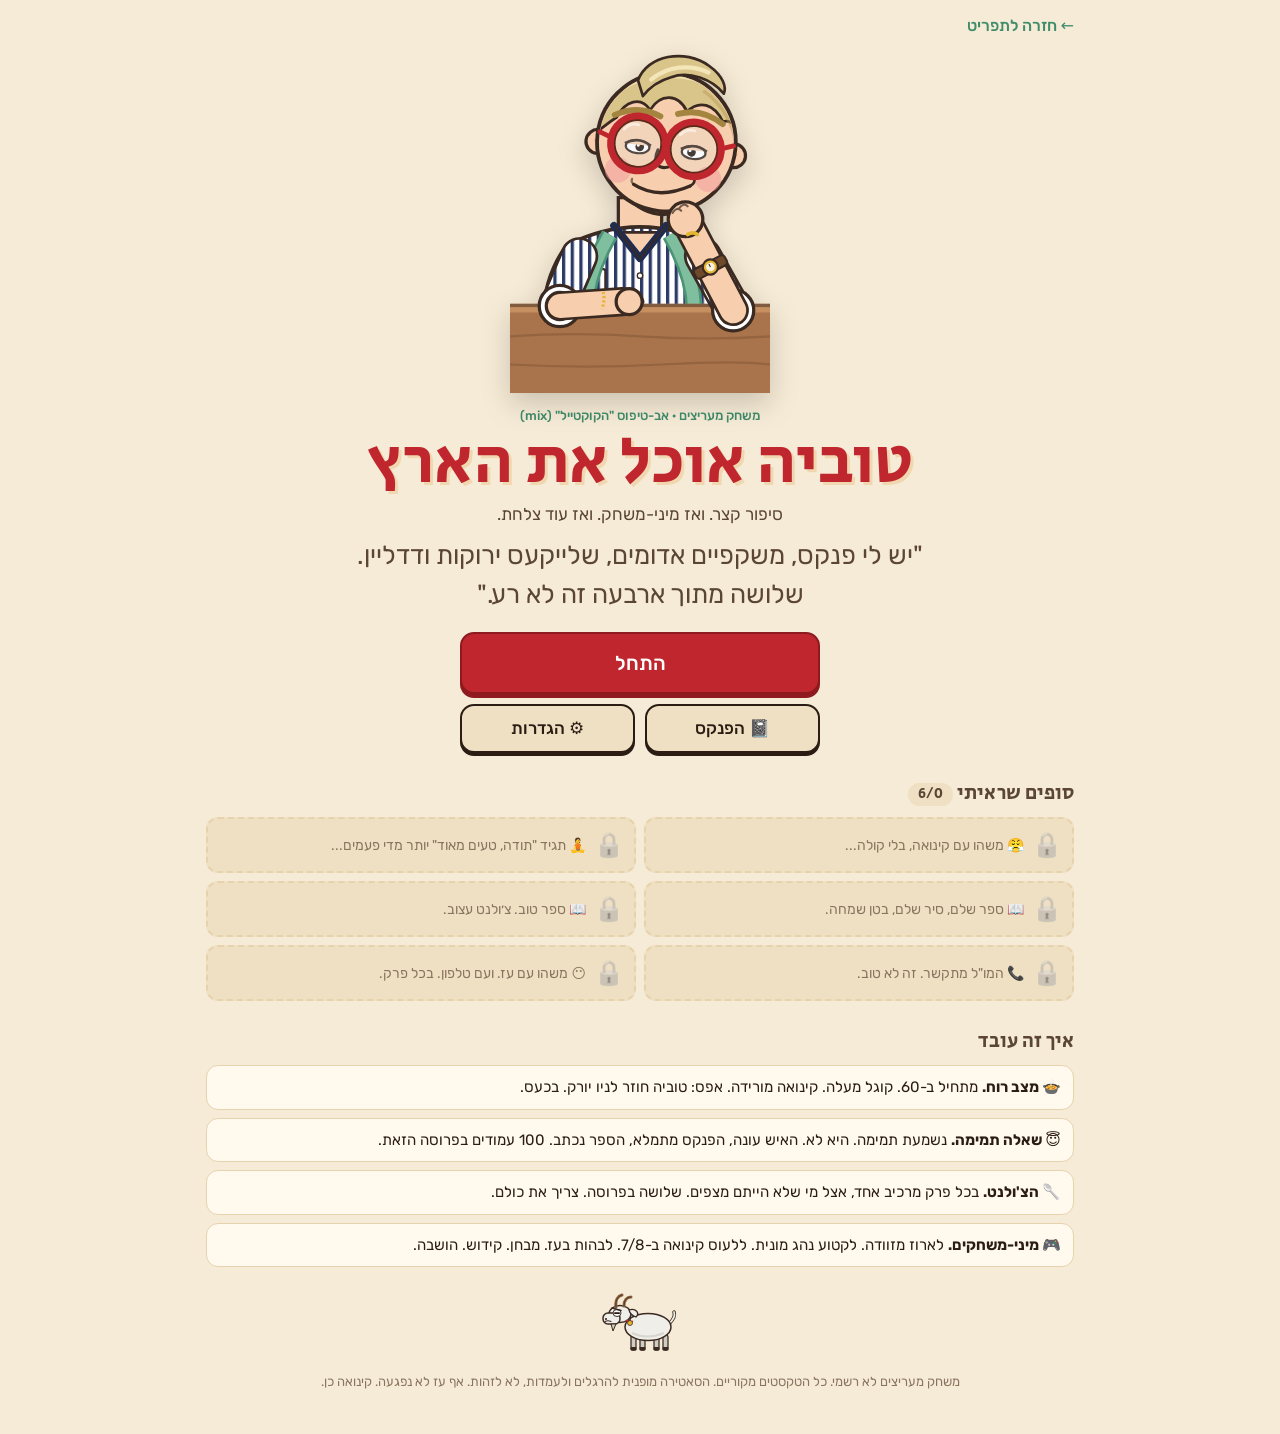
==== commit 3e2dd903: "mix: story + minigames vertical slice (ch1, ch3, ch4, finale, 7 minigames, endings) Dialogue engine " ====
--- a/index.html
+++ b/index.html
@@ -2,154 +2,144 @@
 <html lang="he" dir="rtl">
 <head>
 <meta charset="utf-8">
-<meta name="viewport" content="width=device-width, initial-scale=1, viewport-fit=cover, user-scalable=no">
-<title>טוביה אוכל את הארץ · התפיסה</title>
-<meta name="description" content="ארקייד: אוכל נופל מהשמיים. טוב: תופסים. רע: זזים הצידה. משחק מעריצים על טוביה טננבום.">
-<meta name="theme-color" content="#2B1D14">
+<meta name="viewport" content="width=device-width, initial-scale=1, viewport-fit=cover">
+<title>טוביה אוכל את הארץ · הקוקטייל</title>
+<meta name="description" content="סיפור קצר, ואז מיני-משחק. משחק מעריצים על טוביה טננבום: נתב&quot;ג, גבעה, בני ברק, שולחן שבת.">
+<meta name="theme-color" content="#F6EBD6">
 <link rel="preconnect" href="https://fonts.googleapis.com">
 <link rel="preconnect" href="https://fonts.gstatic.com" crossorigin>
-<link href="https://fonts.googleapis.com/css2?family=Rubik:wght@400;500;600;700&family=Secular+One&family=Gveret+Levin+AlefAlefAlef&display=swap" rel="stylesheet">
-<link rel="stylesheet" href="css/style.css">
+<link href="https://fonts.googleapis.com/css2?family=Rubik:wght@400;500;700&family=Secular+One&family=Gveret+Levin+AlefAlefAlef&display=swap" rel="stylesheet">
+<link rel="stylesheet" href="./css/style.css">
 <link rel="icon" href="data:image/svg+xml,%3Csvg xmlns='http://www.w3.org/2000/svg' viewBox='0 0 64 64'%3E%3Ccircle cx='18' cy='32' r='12' fill='none' stroke='%23C0262D' stroke-width='6'/%3E%3Ccircle cx='46' cy='32' r='12' fill='none' stroke='%23C0262D' stroke-width='6'/%3E%3Cpath d='M30 30q2-4 4 0' stroke='%23C0262D' stroke-width='4' fill='none'/%3E%3C/svg%3E">
 </head>
-<body>
+<body data-screen="title">
 <div id="app">
 
-  <!-- TITLE -->
-  <section class="screen title active" data-screen="title">
+  <!-- ===== title ===== -->
+  <section id="screen-title" class="screen on">
     <a class="back-link" href="../">← חזרה לתפריט</a>
-    <button class="icon-btn mute" id="btn-mute" aria-label="השתק">🔊</button>
-    <div class="title-inner">
-      <div id="title-art" class="title-art"></div>
+    <div class="title-hero">
+      <div id="title-art" class="title-art" aria-hidden="true"></div>
       <div class="title-text">
-        <p class="kicker">אב-טיפוס · ארקייד · התפיסה</p>
-        <h1>טוביה אוכל<br>את הארץ</h1>
-        <p class="tagline">אוכל נופל מהשמיים. טוב: תופסים. רע: זזים הצידה.<br>בדיוק כמו המזרח התיכון. רק עם צלחת.</p>
-        <div class="title-btns">
-          <button class="btn primary big" id="btn-start">התחל 🍲</button>
-          <button class="btn big" id="btn-continue" hidden>המשך ▶</button>
-          <button class="btn" id="btn-chapters">פרקים</button>
-          <button class="btn" id="btn-notebook">📖 הפנקס</button>
-          <button class="btn" id="btn-settings">⚙ הגדרות</button>
+        <p class="kicker">משחק מעריצים · אב-טיפוס "הקוקטייל" (mix)</p>
+        <h1>טוביה אוכל את הארץ</h1>
+        <p class="title-sub">סיפור קצר. ואז מיני-משחק. ואז עוד צלחת.</p>
+        <p id="title-quote" class="title-quote"></p>
+      </div>
+    </div>
+    <div class="title-menu">
+      <button type="button" id="btn-start" class="btn btn-big btn-primary">התחל</button>
+      <button type="button" id="btn-resume" class="btn btn-big" hidden>המשך</button>
+      <div class="title-menu-row">
+        <button type="button" id="btn-notebook" class="btn btn-secondary">📓 הפנקס</button>
+        <button type="button" id="btn-settings" class="btn btn-secondary">⚙ הגדרות</button>
+      </div>
+    </div>
+    <section class="title-endings">
+      <h2>סופים שראיתי <span id="endings-count" class="pill"></span></h2>
+      <div id="endings" class="endings"></div>
+    </section>
+    <section class="title-how">
+      <h2>איך זה עובד</h2>
+      <div class="how-grid">
+        <div><b>🍲 מצב רוח.</b> מתחיל ב-<bdi>60</bdi>. קוגל מעלה. קינואה מורידה. אפס: טוביה חוזר לניו יורק. בכעס.</div>
+        <div><b>😇 שאלה תמימה.</b> נשמעת תמימה. היא לא. האיש עונה, הפנקס מתמלא, הספר נכתב. <bdi>100</bdi> עמודים בפרוסה הזאת.</div>
+        <div><b>🥄 הצ'ולנט.</b> בכל פרק מרכיב אחד, אצל מי שלא הייתם מצפים. שלושה בפרוסה. צריך את כולם.</div>
+        <div><b>🎮 מיני-משחקים.</b> לארוז מזוודה. לקטוע נהג מונית. ללעוס קינואה ב-<bdi>7/8</bdi>. לבהות בעז. מבחן. קידוש. הושבה.</div>
+      </div>
+    </section>
+    <footer class="title-foot">
+      <div id="title-goat" class="title-goat" role="button" tabindex="0" aria-label="העז"></div>
+      <p>משחק מעריצים לא רשמי. כל הטקסטים מקוריים. הסאטירה מופנית להרגלים ולעמדות, לא לזהות. אף עז לא נפגעה. קינואה כן.</p>
+    </footer>
+  </section>
+
+  <!-- ===== map ===== -->
+  <section id="screen-map" class="screen">
+    <header class="map-head">
+      <div id="map-tuvia" class="map-tuvia" aria-hidden="true"></div>
+      <div>
+        <h2>לאן, סופר?</h2>
+        <p id="map-stats" class="map-stats"></p>
+        <p class="map-hint">משה מחכה למטה עם המונה דולק. הפרקים הנעולים: "בקרוב". גם הוא לא יודע מתי.</p>
+      </div>
+    </header>
+    <div id="map-list" class="map-list"></div>
+    <div class="map-foot"><button type="button" id="map-menu" class="btn btn-secondary">← לתפריט</button></div>
+  </section>
+
+  <!-- ===== game ===== -->
+  <section id="screen-game" class="screen">
+    <div id="game">
+      <header id="hud" aria-label="מדדים">
+        <div class="hud-row">
+          <div id="hud-face" class="hud-face" aria-hidden="true"></div>
+          <div class="hud-mood">
+            <div class="hud-mood-bar"><div id="hud-mood-fill" class="hud-mood-fill"></div></div>
+            <div class="hud-mood-meta"><span id="hud-mood-num" class="hud-mood-num"></span><span id="hud-mood-text" class="hud-mood-text"></span></div>
+          </div>
+          <div id="hud-pages" class="hud-pages" title="עמודים לספר"></div>
+          <div class="hud-btns">
+            <button type="button" id="hud-isi" class="hud-btn" title="להתקשר לאיזי">📱</button>
+            <button type="button" id="hud-notebook" class="hud-btn" title="הפנקס">📓</button>
+            <button type="button" id="hud-settings" class="hud-btn" title="הגדרות">⚙</button>
+            <button type="button" id="hud-menu" class="hud-btn" title="תפריט">☰</button>
+          </div>
+        </div>
+        <div class="hud-row hud-row-2">
+          <div id="hud-ing" class="hud-ing" title="רמזים לצ'ולנט המושלם"></div>
+          <div class="hud-items">
+            <button type="button" id="hud-cola" class="hud-item" title="קולה זירו: +10"></button>
+            <button type="button" id="hud-rug" class="hud-item" title="רוגעלך: +8"></button>
+            <span id="hud-dis" class="hud-dis" title="התחפושת הנוכחית"></span>
+          </div>
+        </div>
+      </header>
+      <div id="stage" class="stage">
+        <div class="scene-bg"></div>
+        <div class="scene-npc empty"></div>
+        <div class="scene-tuvia"></div>
+        <div class="scene-aside"></div>
+        <div class="scene-caption"></div>
+      </div>
+      <div id="dialog" class="dialog">
+        <div class="dlg-box">
+          <div class="dlg-name"></div>
+          <div class="dlg-text"></div>
+          <div class="dlg-choices"></div>
+          <div class="dlg-hint">▼ הקש להמשך</div>
         </div>
       </div>
-    </div>
-    <div class="gallery-wrap">
-      <h2>סופים שראיתם</h2>
-      <div id="endings-gallery" class="endings-gallery"></div>
-    </div>
-    <div class="title-foot">
-      <div id="title-goat" class="title-goat" aria-hidden="true"></div>
-      <p>משחק מעריצים לא רשמי. כל הטקסטים מקוריים. אף עז לא נפגעה. קינואה כן.</p>
+      <div id="mg" class="mg" hidden></div>
     </div>
   </section>
+</div>
 
-  <!-- CHAPTERS -->
-  <section class="screen menu" data-screen="chapters">
-    <h2>פרקים</h2>
-    <div id="chapter-list" class="chapter-list"></div>
-    <p id="chapter-line" class="handwriting line"></p>
-    <button class="btn ghost btn-back">‹ חזרה</button>
-  </section>
+<!-- ===== overlays ===== -->
+<div id="notebook" class="overlay" aria-label="הפנקס">
+  <div class="overlay-panel notebook-panel">
+    <button type="button" id="nb-close" class="overlay-close" aria-label="סגור">✕</button>
+    <div class="nb-body"></div>
+  </div>
+</div>
+<div id="settings" class="overlay" aria-label="הגדרות">
+  <div class="overlay-panel settings-panel">
+    <button type="button" id="set-close" class="overlay-close" aria-label="סגור">✕</button>
+    <h2>⚙ הגדרות</h2>
+    <div class="set-group"><span>מהירות טקסט</span><div class="set-row">
+      <button type="button" class="btn btn-small" data-speed="slow">איטי</button>
+      <button type="button" class="btn btn-small" data-speed="normal">רגיל</button>
+      <button type="button" class="btn btn-small" data-speed="fast">מהיר</button>
+      <button type="button" class="btn btn-small" data-speed="instant">מיידי</button>
+    </div></div>
+    <div class="set-group"><span>סאונד</span><div class="set-row"><button type="button" id="set-mute" class="btn btn-small">🔊 סאונד</button></div></div>
+    <div class="set-group"><span>נגישות</span><div class="set-row"><button type="button" id="set-contrast" class="btn btn-small">◐ תיבת דיאלוג בניגודיות גבוהה</button></div></div>
+    <div class="set-group"><span>שמירה</span><div class="set-row"><button type="button" id="set-wipe" class="btn btn-small btn-danger">🗑 מחק שמירה</button></div></div>
+    <p class="set-note">המוזיקה והאפקטים נוצרים בקוד (Web Audio), בלי קבצים. הסאונד מתחיל אחרי הלחיצה הראשונה.</p>
+  </div>
+</div>
+<div id="toast" class="toast" aria-live="polite"></div>
 
-  <!-- TITLE CARD -->
-  <section class="screen title-card" id="title-card" data-screen="titlecard">
-    <div class="tc-inner">
-      <p id="tc-num" class="tc-num"></p>
-      <h2 id="tc-title" class="tc-title handwriting"></h2>
-      <p id="tc-sub" class="tc-sub handwriting"></p>
-      <div id="tc-art" class="tc-art"></div>
-      <p id="tc-caption" class="tc-caption"></p>
-      <p class="tc-hint">(לחצו להמשך)</p>
-    </div>
-  </section>
-
-  <!-- COMIC -->
-  <section class="screen comic" data-screen="comic">
-    <div class="comic-head"><span id="comic-title"></span></div>
-    <div id="comic-box" class="comic-box"></div>
-  </section>
-
-  <!-- LEVEL -->
-  <section class="screen level" data-screen="level">
-    <div class="hud">
-      <div id="hud-face" class="hud-face" aria-hidden="true"></div>
-      <div class="hud-mood">
-        <div class="mood-row"><span>🍲</span><div class="bar"><i id="hud-mood-bar"></i></div><b id="hud-mood-num">60</b></div>
-        <span id="hud-mood-label" class="mood-label">מעניין.</span>
-      </div>
-      <button class="icon-btn" id="btn-pause" aria-label="השהה">⏸</button>
-      <div class="hud-row2">
-        <div class="hud-pages">📖 <b id="hud-pages">0</b><small>/100</small></div>
-        <div id="hud-ing" class="hud-ing" title="רמזים לצ'ולנט"></div>
-        <div class="hud-inv"><button class="inv" id="btn-can" title="קולה זירו (+20)">🥤<b id="hud-cans">0</b></button><button class="inv" id="btn-rug" title="רוגעלך (+5)">🥐<b id="hud-rug">0</b></button></div>
-      </div>
-      <div class="hud-time"><i id="hud-time"></i></div>
-    </div>
-    <div id="stage" class="stage"></div>
-    <div class="touch-bar">
-      <button class="tbtn" id="btn-disguise">🎭 <span id="hud-dis">טוביה</span></button>
-      <button class="tbtn complain" id="btn-complain" hidden>🗯 להתלונן</button>
-      <span class="keys-hint">← → לזוז · רווח תחפושת · <bdi>C</bdi> להתלונן · <bdi>Esc</bdi> השהיה</span>
-    </div>
-    <div id="pause-menu" class="pause-menu">
-      <div class="pause-box">
-        <h2>הפסקה</h2>
-        <p class="handwriting">💭 גם בהפסקה אני רעב.</p>
-        <button class="btn primary" id="btn-resume">המשך ▶</button>
-        <button class="btn" id="btn-pause-isi">📱 להתקשר לאיזי</button>
-        <button class="btn" id="btn-pause-notebook">📖 הפנקס</button>
-        <button class="btn" id="btn-restart">↻ להתחיל את השלב מחדש</button>
-        <button class="btn ghost" id="btn-quit">לתפריט הראשי</button>
-      </div>
-    </div>
-  </section>
-
-  <!-- TAXI -->
-  <section class="screen taxi" data-screen="taxi">
-    <div class="taxi-inner">
-      <div class="taxi-row"><div id="taxi-moshe" class="taxi-moshe"></div><div id="taxi-art" class="taxi-art"></div></div>
-      <div class="marquee" aria-live="off"><div id="taxi-marquee" class="marquee-track"></div></div>
-      <div class="taxi-meter">המונה: <b id="taxi-meter">0</b> ₪</div>
-      <p id="taxi-aside" class="handwriting line"></p>
-      <button class="btn primary big" id="btn-taxi">הגענו ›</button>
-    </div>
-  </section>
-
-  <!-- NOTEBOOK -->
-  <section class="screen notebook" data-screen="notebook">
-    <div class="nb-head"><h2>📖 הפנקס</h2><span id="nb-count"></span></div>
-    <div id="notebook-pages" class="notebook-pages"></div>
-    <div class="nb-bar"><button class="btn primary" id="nb-back-level" hidden>חזרה למשחק ▶</button><button class="btn ghost btn-back">‹ לתפריט</button></div>
-  </section>
-
-  <!-- SETTINGS -->
-  <section class="screen menu" data-screen="settings">
-    <h2>⚙ הגדרות</h2>
-    <label class="set">מהירות טקסט <input id="set-speed" type="range" min="0.5" max="3" step="0.25"></label>
-    <label class="set">עוצמת שמע <input id="set-vol" type="range" min="0" max="1" step="0.05"></label>
-    <label class="set chk"><input id="set-mute" type="checkbox"> השתקה</label>
-    <label class="set chk"><input id="set-hc" type="checkbox"> תיבת דיאלוג בניגודיות גבוהה</label>
-    <div class="set wipe"><button class="btn ghost" id="btn-wipe">למחוק שמירה וסופים</button><span id="wipe-msg" class="handwriting"></span></div>
-    <button class="btn ghost btn-back">‹ חזרה</button>
-  </section>
-
-  <!-- ENDING -->
-  <section class="screen ending" id="ending-screen" data-screen="ending">
-    <h2 id="ending-title" class="ending-title"></h2>
-    <div class="ending-row">
-      <div id="ending-book" class="ending-book"></div>
-      <div id="ending-goat" class="ending-goat"></div>
-    </div>
-    <div id="ending-box" class="comic-box ending-box"></div>
-    <p id="ending-stats" class="ending-stats"></p>
-    <div id="ending-actions" class="ending-actions">
-      <button class="btn primary big" id="btn-ending-title">לתפריט הראשי</button>
-      <button class="btn" id="btn-ending-notebook">📖 הפנקס</button>
-    </div>
-  </section>
-
-</div>
 <script type="module" src="./js/main.js"></script>
 </body>
 </html>
--- a/css/style.css
+++ b/css/style.css
@@ -1,287 +1,427 @@
-/* css/style.css — "טוביה אוכל את הארץ" · catcher prototype. Mobile-first, RTL. */
+/* css/style.css — "טוביה אוכל את הארץ" (mix). Mobile-first, RTL, paper + red glasses + mint. */
 :root {
-  --paper: #F6EBD6; --paper-2: #EFE0C3; --ink: #2B1D14; --ink-soft: #5B4636;
-  --red: #C0262D; --red-dark: #86171c; --mint: #7FBF9F; --mint-dark: #3F8C6B; --navy: #2B3A67; --gold: #E5B632; --wood: #A9744B;
+  --paper: #F6EBD6; --paper-2: #EFE0C3; --paper-3: #E6D3AE; --card: #FFF9EE;
+  --ink: #2B1D14; --ink-soft: #5B4636; --muted: #8A7560;
+  --red: #C0262D; --red-dark: #8E1A20; --mint: #7FBF9F; --mint-dark: #3F8C6B; --navy: #2B3A67; --gold: #E5B632; --gold-dark: #B6861A;
+  --purple: #7A4E9E; --green: #4C9A5B; --bad: #B33A2A;
   --shadow: 0 10px 30px rgba(43, 29, 20, .16);
-  --hand: 'Gveret Levin AlefAlefAlef', 'Rubik', cursive;
-  --ui: 'Rubik', system-ui, sans-serif; --title: 'Secular One', 'Rubik', sans-serif;
+  --font: 'Rubik', system-ui, sans-serif; --title: 'Secular One', 'Rubik', sans-serif; --hand: 'Gveret Levin AlefAlefAlef', 'Rubik', cursive;
+  --hud-h: 92px;
 }
 * { box-sizing: border-box; -webkit-tap-highlight-color: transparent; }
 html, body { margin: 0; height: 100%; }
-body { font-family: var(--ui); color: var(--ink); background: var(--paper); line-height: 1.5; overflow-x: hidden; overscroll-behavior: none; }
+body { font-family: var(--font); color: var(--ink); background: var(--paper); line-height: 1.5; overflow-x: hidden; }
+body[data-screen="game"] { overflow: hidden; height: 100dvh; }
 h1, h2, h3 { font-family: var(--title); font-weight: 400; margin: 0; }
-button { font: inherit; cursor: pointer; }
-.handwriting { font-family: var(--hand); }
+button { font: inherit; color: inherit; cursor: pointer; }
 bdi { unicode-bidi: isolate; }
-#app { min-height: 100%; }
-
-.screen { display: none; min-height: 100dvh; padding: 16px; position: relative; }
-.screen.active { display: block; }
+small { font-size: .78em; color: var(--muted); }
+.pill { display: inline-block; background: var(--paper-2); border-radius: 999px; padding: 0 10px; font-size: .75em; vertical-align: middle; }
+.screen { display: none; }
+.screen.on { display: block; }
 
 /* ---------- buttons ---------- */
-.btn { display: inline-flex; align-items: center; justify-content: center; gap: 6px; border: 2px solid var(--ink); background: #fff; color: var(--ink); border-radius: 999px; padding: 9px 18px; font-weight: 600; font-size: 16px; box-shadow: 0 3px 0 var(--ink); transition: transform .08s, box-shadow .08s; min-height: 44px; }
-.btn:active { transform: translateY(3px); box-shadow: 0 0 0 var(--ink); }
-.btn.primary { background: var(--red); color: #fff; border-color: var(--red-dark); box-shadow: 0 3px 0 var(--red-dark); font-family: var(--title); font-weight: 400; }
-.btn.big { font-size: 22px; padding: 12px 30px; }
-.btn.ghost { background: transparent; box-shadow: none; border-color: transparent; color: var(--ink-soft); }
-.btn.isi { background: #FCE4F2; border-color: #B04A8A; box-shadow: 0 3px 0 #B04A8A; }
-.btn.pulse { animation: pulse 1s ease-in-out infinite; }
-.btn[hidden] { display: none; }
-@keyframes pulse { 50% { transform: scale(1.04); } }
-.icon-btn { border: 2px solid var(--ink); background: #fff; border-radius: 50%; width: 44px; height: 44px; font-size: 20px; display: inline-flex; align-items: center; justify-content: center; }
+.btn { border: 2px solid var(--ink); background: var(--card); border-radius: 14px; padding: 10px 18px; font-weight: 500; font-size: 17px; box-shadow: 0 3px 0 var(--ink); transition: transform .08s, box-shadow .08s; min-height: 44px; }
+.btn:active { transform: translateY(2px); box-shadow: 0 1px 0 var(--ink); }
+.btn:disabled { opacity: .45; cursor: default; }
+.btn-primary { background: var(--red); color: #fff; border-color: var(--red-dark); box-shadow: 0 4px 0 var(--red-dark); }
+.btn-big { font-size: 20px; padding: 14px 28px; }
+.btn-secondary { background: var(--paper-2); }
+.btn-small { font-size: 14px; padding: 6px 12px; min-height: 36px; box-shadow: 0 2px 0 var(--ink); }
+.btn-polite { background: #FFF1C4; }
+.btn-danger { background: #F8D9D9; }
+.btn.active { background: var(--mint); border-color: var(--mint-dark); }
 
 /* ---------- title ---------- */
-.screen.title { background: radial-gradient(circle at 20% 10%, #fff8ea, transparent 50%), radial-gradient(circle at 90% 90%, rgba(192,38,45,.10), transparent 45%), var(--paper); padding-top: 56px; }
-.back-link { position: absolute; top: 12px; right: 14px; text-decoration: none; color: var(--ink-soft); font-size: 14px; background: #fff; border-radius: 999px; padding: 6px 12px; border: 1px solid var(--paper-2); }
-.mute { position: absolute; top: 8px; left: 12px; }
-.title-inner { display: grid; grid-template-columns: 1fr; gap: 8px; max-width: 900px; margin: 0 auto; align-items: center; }
-.title-art { display: flex; justify-content: center; }
-.title-art svg { width: min(230px, 60vw); height: auto; filter: drop-shadow(0 12px 16px rgba(0,0,0,.2)); }
-.title-text { text-align: center; }
-.kicker { color: var(--mint-dark); font-weight: 600; font-size: 14px; margin: 0; }
-.title h1 { font-size: clamp(42px, 11vw, 80px); line-height: 1; color: var(--red); text-shadow: 3px 3px 0 #f1d7b0; margin: 4px 0 8px; }
-.tagline { font-family: var(--hand); font-size: clamp(19px, 4.6vw, 25px); color: var(--ink-soft); margin: 0 0 14px; }
-.title-btns { display: flex; flex-wrap: wrap; gap: 10px; justify-content: center; }
-.gallery-wrap { max-width: 900px; margin: 26px auto 0; }
-.gallery-wrap h2 { font-size: 20px; color: var(--ink-soft); margin-bottom: 8px; }
-.endings-gallery { display: grid; grid-template-columns: repeat(auto-fill, minmax(140px, 1fr)); gap: 8px; }
-.ending-card { background: #fff; border-radius: 12px; padding: 10px; text-align: center; border: 2px solid var(--paper-2); display: flex; flex-direction: column; gap: 2px; min-height: 96px; justify-content: center; }
-.ending-card .ic { font-size: 26px; }
-.ending-card b { font-size: 14px; } .ending-card small { font-size: 12px; color: var(--ink-soft); font-family: var(--hand); font-size: 15px; }
-.ending-card.locked { filter: grayscale(1); opacity: .75; }
-.ending-card.locked .ic { filter: brightness(0); opacity: .6; }
-.title-foot { text-align: center; color: var(--ink-soft); font-size: 13px; margin-top: 22px; }
-.title-goat svg { width: 80px; }
-
-/* ---------- menus ---------- */
-.screen.menu { max-width: 720px; margin: 0 auto; }
-.screen.menu h2 { font-size: 30px; color: var(--red); margin-bottom: 12px; }
-.chapter-list { display: grid; grid-template-columns: 1fr; gap: 8px; }
-.chapter-btn { display: grid; grid-template-columns: 44px 1fr auto; align-items: center; gap: 10px; text-align: start; background: #fff; border: 2px solid var(--paper-2); border-radius: 12px; padding: 10px 12px; font-size: 17px; }
-.chapter-btn .num { font-family: var(--title); font-size: 22px; color: var(--red); background: var(--paper-2); border-radius: 8px; text-align: center; padding: 2px 0; }
-.chapter-btn .st { font-size: 13px; color: var(--mint-dark); font-weight: 600; }
-.chapter-btn.locked { opacity: .6; } .chapter-btn.locked .st { color: var(--ink-soft); }
-.chapter-btn.next { border-color: var(--red); }
-.line { font-size: 21px; color: var(--ink-soft); min-height: 32px; margin: 14px 0; }
-.set { display: flex; align-items: center; gap: 12px; background: #fff; border-radius: 12px; padding: 12px 14px; margin-bottom: 10px; font-size: 16px; }
-.set input[type=range] { flex: 1; } .set.chk input { width: 22px; height: 22px; }
-.set.wipe { flex-wrap: wrap; }
-
-/* ---------- title card ---------- */
-.screen.title-card { display: none; align-items: center; justify-content: center; text-align: center; color: #fff; cursor: pointer; }
-.screen.title-card.active { display: flex; }
-.scene-airport { background: linear-gradient(180deg, #5f7ea3, #2B3A67); }
-.scene-hill { background: linear-gradient(180deg, #6bb6e0 0%, #a6c26a 65%, #7a6a3a 100%); }
-.scene-bneibrak { background: linear-gradient(180deg, #1d1c33, #5C4A3A); }
-.scene-shabbat { background: linear-gradient(180deg, #3a1f2d, #8A5A3B); }
-.tc-inner { max-width: 760px; animation: fadeUp .8s ease-out both; }
-.tc-num { font-family: var(--title); font-size: 18px; letter-spacing: .1em; opacity: .85; margin: 0; }
-.tc-title { font-size: clamp(44px, 10vw, 84px); line-height: 1.05; text-shadow: 3px 3px 0 rgba(0,0,0,.3); margin: 4px 0; }
-.tc-sub { font-size: clamp(24px, 5vw, 36px); margin: 0 0 10px; opacity: .95; }
-.tc-art { display: flex; justify-content: center; align-items: flex-end; gap: 4px; margin: 6px 0 10px; flex-wrap: wrap; }
-.tc-art svg { height: auto; }
-.est-npc svg { width: clamp(70px, 18vw, 110px); } .est-tuvia svg { width: clamp(100px, 26vw, 150px); filter: drop-shadow(0 8px 10px rgba(0,0,0,.3)); }
-.tc-caption { font-size: clamp(16px, 3.6vw, 20px); background: rgba(0,0,0,.28); border-radius: 12px; padding: 10px 14px; margin: 0 auto; max-width: 56ch; }
-.tc-hint { font-size: 13px; opacity: .7; margin-top: 12px; }
-@keyframes fadeUp { from { opacity: 0; transform: translateY(16px); } }
-
-/* ---------- comic ---------- */
-.screen.comic { background: #fff; padding: 0; display: none; flex-direction: column; }
-.screen.comic.active { display: flex; }
-.comic-head { background: var(--ink); color: #fff; font-family: var(--title); padding: 8px 16px; font-size: 16px; }
-.comic-box { flex: 1; display: flex; flex-direction: column; min-height: 0; }
-.strip { flex: 1; overflow-y: auto; padding: 14px 12px 20px; display: flex; flex-direction: column; gap: 12px; max-width: 760px; width: 100%; margin: 0 auto; }
-.strip-bar { display: flex; gap: 10px; justify-content: center; padding: 10px 12px calc(10px + env(safe-area-inset-bottom)); border-top: 2px solid var(--paper-2); background: var(--paper); position: sticky; bottom: 0; flex-wrap: wrap; }
-.panel { display: grid; grid-template-columns: 96px 1fr; gap: 10px; align-items: end; animation: popIn .35s cubic-bezier(.2,1.4,.4,1) both; border: 3px solid var(--ink); border-radius: 14px; padding: 10px; background: #FFFDF7; box-shadow: 4px 4px 0 var(--ink); }
-.panel.tuvia { grid-template-columns: 1fr 96px; }
-.panel.tuvia .panel-art { order: 2; }
-.panel-art { display: flex; justify-content: center; align-items: flex-end; background: color-mix(in srgb, var(--c, #ccc) 18%, #fff); border-radius: 10px; overflow: hidden; min-height: 96px; }
-.panel-art svg { width: 100%; height: auto; max-height: 120px; }
-.panel.tuvia .panel-art { background: #fdebd3; }
-.balloon { position: relative; background: #fff; border: 2.5px solid var(--ink); border-radius: 16px; padding: 10px 14px; font-size: 17px; min-height: 60px; }
-.balloon::after { content: ''; position: absolute; bottom: 18px; right: -14px; border: 8px solid transparent; border-left: 10px solid var(--ink); border-right: 0; }
-.panel.tuvia .balloon::after { right: auto; left: -14px; border-left: 0; border-right: 10px solid var(--ink); }
-.balloon .name { display: block; font-family: var(--title); font-size: 14px; color: var(--red); margin-bottom: 2px; }
-.balloon .name small { font-weight: 400; color: var(--ink-soft); font-family: var(--ui); font-size: 12px; margin-inline-start: 6px; }
-.balloon.halo { background: #FFF6D6; border-color: #B6861A; box-shadow: 0 0 0 4px rgba(229,182,50,.35); }
-.balloon.halo::after { border-right-color: #B6861A; }
-.balloon p { margin: 0; }
-.panel.aside { grid-template-columns: 1fr 96px; background: #F1EEE8; }
-.panel.aside .panel-art { order: 2; background: #e8e4dc; }
-.cloud { background: #fff; border: 2.5px dashed var(--ink-soft); border-radius: 50% 50% 50% 50% / 60% 60% 40% 40%; padding: 14px 20px; font-family: var(--hand); font-size: 22px; line-height: 1.35; color: var(--ink); }
-.panel.card { display: block; background: var(--paper-2); border-style: double; border-width: 5px; }
-.card-text { font-family: var(--hand); font-size: 22px; line-height: 1.4; }
-.panel.latest { outline: 3px solid var(--gold); outline-offset: 2px; }
-@keyframes popIn { from { opacity: 0; transform: translateY(14px) scale(.96); } }
-body.hc .balloon, body.hc .cloud, body.hc .card-text { background: #000; color: #fff; border-color: #fff; }
-body.hc .balloon .name { color: #FFD460; }
-body.hc .balloon.halo { background: #1d1600; }
-
-/* ---------- phone ---------- */
-.phone-wrap { position: fixed; inset: 0; background: rgba(20,12,8,.55); display: flex; align-items: center; justify-content: center; z-index: 50; opacity: 0; transition: opacity .3s; padding: 12px; }
-.phone-wrap.in { opacity: 1; } .phone-wrap.out { opacity: 0; }
-.phone { width: min(380px, 100%); background: #17181C; border-radius: 28px; padding: 14px; color: #fff; border: 4px solid #2E3038; box-shadow: 0 20px 50px rgba(0,0,0,.5); transform: translateY(40px); transition: transform .35s cubic-bezier(.2,1.2,.4,1); display: flex; flex-direction: column; gap: 10px; max-height: 92dvh; }
-.phone-wrap.in .phone { transform: none; }
-.phone-top { text-align: center; font-family: var(--title); font-size: 18px; }
-.ring { display: inline-block; animation: ring .6s ease-in-out 3; }
-@keyframes ring { 0%,100% { transform: rotate(0) } 25% { transform: rotate(-20deg) } 75% { transform: rotate(20deg) } }
-.phone-art { display: flex; justify-content: center; } .phone-art svg { width: 100px; border-radius: 50%; background: #B04A8A; }
-.phone-lines { display: flex; flex-direction: column; gap: 8px; overflow-y: auto; min-height: 120px; max-height: 40dvh; padding: 4px; }
-.pl { padding: 8px 12px; border-radius: 14px; font-size: 16px; max-width: 92%; }
-.pl.isi { background: #B04A8A; align-self: flex-start; } .pl.tuvia { background: #2B3A67; align-self: flex-end; }
-.pl.hint { background: #3F8C6B; font-family: var(--hand); font-size: 20px; }
-.phone-bar { display: flex; gap: 8px; justify-content: center; }
-.phone .btn.ghost { color: #ddd; }
-
-/* ---------- level ---------- */
-.screen.level { padding: 0; display: none; flex-direction: column; height: 100dvh; overflow: hidden; background: #2B1D14; }
-.screen.level.active { display: flex; }
-.hud { position: relative; display: grid; grid-template-columns: 56px 1fr 44px; grid-template-areas: 'face mood pause' 'row2 row2 row2'; gap: 4px 8px; align-items: center; padding: 6px 10px 8px; background: var(--paper); border-bottom: 3px solid var(--ink); }
-.hud-face { grid-area: face; } .hud-mood { grid-area: mood; min-width: 0; } #btn-pause { grid-area: pause; }
-.hud-row2 { grid-area: row2; display: flex; align-items: center; justify-content: space-between; gap: 8px; font-size: 14px; }
-.hud-face { width: 56px; height: 62px; display: flex; align-items: center; justify-content: center; }
-.hud-face svg { width: 56px; height: auto; }
-.mood-row { display: flex; align-items: center; gap: 6px; }
-.mood-row .bar { flex: 1; height: 14px; background: #fff; border: 2px solid var(--ink); border-radius: 999px; overflow: hidden; }
-.mood-row .bar i { display: block; height: 100%; width: 60%; transition: width .3s; background: var(--mint); }
-.mood-row .bar i.b1 { background: #C0262D; } .mood-row .bar i.b2 { background: #E07A2B; } .mood-row .bar i.b3 { background: #E5B632; } .mood-row .bar i.b4 { background: var(--mint); } .mood-row .bar i.b5 { background: var(--mint-dark); }
-.mood-row .bar i.over { background: repeating-linear-gradient(45deg, #E5B632, #E5B632 6px, #C0262D 6px, #C0262D 12px); animation: shimmer 1s linear infinite; }
-@keyframes shimmer { to { background-position: 24px 0; } }
-.mood-row b { font-size: 14px; min-width: 24px; text-align: center; }
-.mood-label { display: block; font-family: var(--hand); font-size: 16px; color: var(--ink-soft); line-height: 1.1; white-space: nowrap; overflow: hidden; text-overflow: ellipsis; }
-.hud-pages b { font-size: 18px; } .hud-pages small { color: var(--ink-soft); }
-.hud-ing { display: flex; gap: 2px; }
-.hud-ing .slot { width: 18px; height: 18px; border-radius: 50%; border: 1.5px solid var(--ink); display: inline-flex; align-items: center; justify-content: center; font-size: 11px; background: #fff; }
-.hud-ing .slot.got { background: var(--gold); } .hud-ing .slot.soon { opacity: .35; border-style: dashed; }
-.hud-inv { display: flex; gap: 4px; }
-.inv { border: 1.5px solid var(--ink); background: #fff; border-radius: 999px; padding: 0 8px; font-size: 13px; height: 24px; display: inline-flex; align-items: center; gap: 2px; }
-.inv:disabled { opacity: .45; }
-.hud-time { position: absolute; left: 0; right: 0; bottom: -3px; height: 3px; background: var(--ink); }
-.hud-time i { display: block; height: 100%; background: var(--gold); width: 100%; transition: width .5s linear; }
-.stage { flex: 1; position: relative; min-height: 0; overflow: hidden; touch-action: none; user-select: none; }
-.level-canvas { position: absolute; inset: 0; display: block; }
-.level-overlay { position: absolute; inset: 0; pointer-events: none; overflow: hidden; }
-.level-stage.paused .level-overlay { filter: blur(2px); }
-.touch-bar { display: flex; gap: 8px; align-items: center; padding: 8px 10px calc(8px + env(safe-area-inset-bottom)); background: var(--paper); border-top: 3px solid var(--ink); }
-.tbtn { border: 2px solid var(--ink); background: #fff; border-radius: 999px; padding: 8px 14px; font-weight: 600; font-size: 15px; min-height: 44px; box-shadow: 0 3px 0 var(--ink); }
-.tbtn:active { transform: translateY(2px); box-shadow: 0 1px 0 var(--ink); }
-.tbtn.complain { background: #FFE1E1; border-color: var(--red); box-shadow: 0 3px 0 var(--red-dark); animation: pulse 1s infinite; }
-.tbtn[hidden] { display: none; }
-.keys-hint { margin-inline-start: auto; font-size: 12px; color: var(--ink-soft); display: none; }
-@media (min-width: 700px) and (hover: hover) { .keys-hint { display: inline; } }
-
-/* overlays inside the stage */
-.aside-cloud, .tuvia-say, .verdict, .combo, .exchange, .tip, .phase-label, .polite-meter, .npc-bubble, .center-msg, .overflow-badge { position: absolute; opacity: 0; transition: opacity .25s, transform .25s; }
-.aside-cloud { right: 50%; transform: translateX(50%) translateY(6px); bottom: 300px; max-width: min(360px, 88%); background: rgba(255,255,255,.96); border: 2.5px dashed var(--ink-soft); border-radius: 50% 50% 50% 50% / 60% 60% 40% 40%; padding: 12px 20px; font-family: var(--hand); font-size: 20px; line-height: 1.3; color: var(--ink); text-align: center; }
-.aside-cloud.show { opacity: 1; transform: translateX(50%) translateY(0); }
-.tuvia-say { left: 50%; transform: translateX(-50%); bottom: 236px; background: #fff; border: 2.5px solid var(--ink); border-radius: 14px; padding: 6px 12px; font-size: 15px; font-weight: 600; }
-.tuvia-say.show { opacity: 1; }
-.verdict { left: 10px; bottom: 10px; max-width: min(380px, 70%); background: rgba(255,253,247,.96); border: 2.5px solid var(--ink); border-radius: 12px; padding: 8px 12px; font-size: 13.5px; line-height: 1.35; transform: translateY(8px); box-shadow: 3px 3px 0 var(--ink); }
-.verdict.show { opacity: 1; transform: none; }
-.verdict b { font-family: var(--title); font-weight: 400; font-size: 15px; color: var(--navy); }
-.verdict.good b { color: var(--mint-dark); } .verdict.bad b, .verdict.cursed b { color: var(--red); } .verdict.quote b { color: #B6861A; } .verdict.junk b { color: var(--ink-soft); }
-.verdict.cursed { border-color: var(--red); background: #FFE8E8; }
-.verdict .pg { color: #B6861A; font-weight: 700; }
-.combo { right: 12px; top: 40%; font-family: var(--title); font-size: 20px; color: #fff; text-shadow: 2px 2px 0 var(--ink), -1px -1px 0 var(--ink); transform: scale(.6) rotate(-6deg); transform-origin: top right; }
-.combo .n { font-size: 34px; color: var(--gold); }
-.combo.show { opacity: 1; transform: scale(1) rotate(-6deg); animation: comboPop .4s cubic-bezier(.2,1.6,.4,1); }
-@keyframes comboPop { 0% { transform: scale(.5) rotate(-6deg); } 60% { transform: scale(1.15) rotate(-6deg); } }
-.exchange { left: 50%; top: 42%; transform: translate(-50%, -50%) scale(.9); width: min(440px, 92%); background: #FFF6D6; border: 3px solid #B6861A; border-radius: 16px; padding: 12px 16px; box-shadow: 0 10px 30px rgba(0,0,0,.35); font-size: 15px; line-height: 1.4; }
-.exchange.show { opacity: 1; transform: translate(-50%, -50%) scale(1); }
-.ex-q { color: var(--red); margin-bottom: 6px; } .ex-a { margin-bottom: 6px; } .ex-p { font-size: 13px; color: #7a5a10; font-family: var(--hand); font-size: 17px; }
-.tip { left: 50%; transform: translateX(-50%); top: 150px; background: rgba(43,29,20,.9); color: #fff; border-radius: 12px; padding: 8px 14px; font-size: 14px; max-width: min(460px, 90%); text-align: center; }
-.tip.show { opacity: 1; }
-.phase-label { left: 50%; transform: translateX(-50%) translateY(-8px); top: 102px; font-family: var(--title); font-size: 17px; line-height: 1.2; color: #fff; background: var(--red); padding: 5px 16px; border-radius: 18px; border: 2px solid var(--ink); text-align: center; width: max-content; max-width: 94%; }
-.phase-label.show { opacity: 1; transform: translateX(-50%); }
-.polite-meter { left: 50%; transform: translateX(-50%); top: 200px; background: #FFF6D6; border: 2px solid #B6861A; border-radius: 14px; padding: 4px 12px; font-size: 12.5px; line-height: 1.3; text-align: center; width: max-content; max-width: 94%; }
-.polite-meter.show { opacity: 1; }
-.npc-bubble { top: 92px; transform: translateX(-50%); left: 50%; max-width: min(340px, 80%); background: #fff; border: 2.5px solid var(--ink); border-radius: 14px; padding: 8px 12px; font-size: 14px; line-height: 1.35; box-shadow: 3px 3px 0 var(--ink); }
-.npc-bubble::before { content: ''; position: absolute; top: -12px; left: 50%; margin-left: -8px; border: 8px solid transparent; border-bottom: 10px solid var(--ink); border-top: 0; }
-.npc-bubble.show { opacity: 1; }
-.center-msg { left: 50%; top: 32%; transform: translate(-50%, -50%); background: rgba(255,255,255,.96); border: 3px solid var(--ink); border-radius: 16px; padding: 12px 22px; font-family: var(--title); font-size: 22px; text-align: center; box-shadow: 4px 4px 0 var(--ink); max-width: 92%; }
-.center-msg small { display: block; font-family: var(--ui); font-size: 14px; color: var(--ink-soft); }
-.center-msg.gold { background: #FFF1C2; border-color: #B6861A; box-shadow: 0 0 40px rgba(229,182,50,.8); }
-.center-msg.small { font-size: 16px; padding: 6px 14px; top: 20%; }
-.center-msg.show { opacity: 1; }
-.overflow-badge { right: 10px; top: 10px; background: var(--gold); border: 2px solid var(--ink); border-radius: 999px; padding: 4px 10px; font-weight: 700; font-size: 14px; animation: wobble 1s infinite; }
-.overflow-badge.show { opacity: 1; }
-@keyframes wobble { 0%,100% { transform: rotate(-3deg) } 50% { transform: rotate(3deg) } }
-.flash { position: absolute; inset: 0; pointer-events: none; opacity: 0; transition: opacity .3s; }
-.flash.red { opacity: 1; background: rgba(192,38,45,.35); } .flash.warm { opacity: 1; background: rgba(255,210,140,.3); }
-.beat-dots { position: absolute; top: 6px; left: 8px; display: flex; gap: 4px; direction: ltr; }
-.beat-dots i { width: 9px; height: 9px; border-radius: 50%; background: rgba(255,255,255,.35); border: 1.5px solid rgba(0,0,0,.4); transition: background .08s, transform .08s; }
-.beat-dots i.g { border-color: #E5B632; } .beat-dots i.on { background: var(--gold); transform: scale(1.4); }
-.pause-menu { position: absolute; inset: 0; display: none; align-items: center; justify-content: center; background: rgba(20,12,8,.6); z-index: 20; padding: 16px; }
-.pause-menu.show { display: flex; }
-.pause-box { background: var(--paper); border: 3px solid var(--ink); border-radius: 18px; padding: 18px 20px; display: flex; flex-direction: column; gap: 10px; width: min(360px, 100%); text-align: center; box-shadow: 6px 6px 0 var(--ink); }
-.pause-box h2 { font-size: 28px; color: var(--red); } .pause-box p { margin: 0; font-size: 20px; color: var(--ink-soft); }
-
-/* ---------- taxi ---------- */
-.screen.taxi { background: linear-gradient(180deg, #87b9e0 0%, #d8c59a 55%, #6b6b6b 55%, #4a4a4a 100%); display: none; align-items: center; justify-content: center; text-align: center; }
-.screen.taxi.active { display: flex; }
-.taxi-inner { max-width: 640px; width: 100%; }
-.taxi-row { display: flex; align-items: flex-end; justify-content: center; gap: 10px; }
-.taxi-moshe svg { width: clamp(90px, 24vw, 120px); background: #fff; border-radius: 50%; border: 3px solid var(--ink); }
-.taxi-art svg { width: min(360px, 70vw); height: auto; animation: bump .5s ease-in-out infinite; }
-@keyframes bump { 50% { transform: translateY(-3px); } }
-.marquee { overflow: hidden; background: #17181C; color: #FFE8B0; border: 3px solid var(--gold); border-radius: 10px; margin: 14px 0 8px; font-size: 18px; padding: 6px 0; white-space: nowrap; }
-.marquee-track { display: inline-block; animation: marquee 28s linear infinite; padding-inline-start: 100%; }
-.marquee-track b { color: var(--gold); }
-@keyframes marquee { to { transform: translateX(100%); } }
-.taxi-meter { font-family: var(--title); font-size: 24px; background: #fff; display: inline-block; padding: 4px 16px; border-radius: 10px; border: 3px solid var(--ink); }
-.taxi-meter b { color: var(--red); direction: ltr; unicode-bidi: isolate; }
-.screen.taxi .line { color: var(--ink); background: rgba(255,255,255,.7); border-radius: 12px; padding: 8px 12px; }
-
-/* ---------- notebook ---------- */
-.screen.notebook { background: #F3E9D2 repeating-linear-gradient(0deg, transparent 0 30px, rgba(43,29,20,.08) 30px 31px); display: none; flex-direction: column; padding: 0; }
-.screen.notebook.active { display: flex; }
-.nb-head { display: flex; justify-content: space-between; align-items: baseline; padding: 12px 16px; background: var(--ink); color: #fff; }
-.nb-head h2 { font-size: 24px; }
-.notebook-pages { flex: 1; overflow-y: auto; padding: 16px; max-width: 760px; width: 100%; margin: 0 auto; }
-.nb-empty { font-family: var(--hand); font-size: 24px; text-align: center; padding: 40px 0; color: var(--ink-soft); }
-.nb-ch h3 { font-family: var(--hand); font-size: 28px; color: var(--red); margin: 14px 0 8px; border-bottom: 2px solid var(--red); display: inline-block; }
-.nb-entry { background: rgba(255,255,255,.75); border-radius: 10px; padding: 10px 14px; margin-bottom: 10px; border-inline-start: 4px solid var(--navy); position: relative; }
-.nb-entry.jackpot { border-color: #B6861A; background: #FFF6D6; } .nb-entry.disguise { border-color: #6B3F8E; background: #F3EAFB; } .nb-entry.special { border-color: var(--mint-dark); }
-.nb-q { color: var(--red); font-size: 14px; margin-bottom: 4px; }
+#screen-title { max-width: 900px; margin: 0 auto; padding: 14px 16px 30px; }
+.back-link { display: inline-block; color: var(--mint-dark); font-weight: 500; text-decoration: none; margin-bottom: 8px; }
+.title-hero { display: grid; grid-template-columns: 1fr; gap: 6px; align-items: center; text-align: center; }
+.title-art svg { width: min(260px, 64vw); height: auto; filter: drop-shadow(0 10px 14px rgba(0,0,0,.18)); }
+.kicker { color: var(--mint-dark); font-weight: 500; margin: 0; font-size: 13px; }
+#screen-title h1 { font-size: clamp(38px, 10vw, 66px); line-height: 1.05; color: var(--red); text-shadow: 3px 3px 0 #f1d7b0; margin: 4px 0; }
+.title-sub { margin: 0; color: var(--ink-soft); font-size: 17px; }
+.title-quote { font-family: var(--hand); font-size: clamp(20px, 4.5vw, 26px); color: var(--ink-soft); margin: 8px auto 4px; max-width: 34ch; min-height: 2.2em; }
+.title-menu { display: flex; flex-direction: column; gap: 10px; align-items: stretch; max-width: 360px; margin: 14px auto 0; }
+.title-menu-row { display: flex; gap: 10px; }
+.title-menu-row .btn { flex: 1; }
+.title-endings, .title-how { margin-top: 26px; }
+.title-endings h2, .title-how h2 { font-size: 20px; margin-bottom: 8px; color: var(--ink-soft); }
+.endings { display: grid; grid-template-columns: repeat(2, 1fr); gap: 8px; }
+.ending-chip { background: var(--card); border: 2px solid var(--paper-3); border-radius: 12px; padding: 8px 10px; display: flex; gap: 8px; align-items: center; font-size: 14px; min-height: 52px; }
+.ending-chip.locked { color: var(--muted); background: var(--paper-2); border-style: dashed; }
+.ending-chip.locked .ending-icon { filter: grayscale(1); opacity: .5; }
+.ending-icon { font-size: 24px; }
+.how-grid { display: grid; grid-template-columns: 1fr; gap: 8px; }
+.how-grid div { background: var(--card); border-radius: 12px; padding: 10px 12px; font-size: 15px; border: 1px solid var(--paper-3); }
+.title-foot { margin-top: 26px; text-align: center; color: var(--muted); font-size: 13px; }
+.title-goat { display: inline-block; cursor: pointer; }
+.title-goat svg { width: 80px; height: auto; transition: transform .2s; }
+.title-goat:hover svg { transform: rotate(-6deg); }
+
+/* ---------- map ---------- */
+#screen-map { max-width: 720px; margin: 0 auto; padding: 16px; }
+.map-head { display: flex; gap: 12px; align-items: center; margin-bottom: 12px; }
+.map-tuvia svg { width: 110px; height: auto; }
+.map-head h2 { font-size: 28px; color: var(--red); }
+.map-stats { margin: 2px 0; font-weight: 500; }
+.map-hint { margin: 0; font-size: 13px; color: var(--muted); }
+.map-list { display: grid; grid-template-columns: 1fr; gap: 10px; }
+.map-ch { display: flex; gap: 12px; align-items: center; text-align: start; background: var(--card); border: 2px solid var(--paper-3); border-radius: 14px; padding: 10px 12px; min-height: 64px; }
+.map-ch.next { border-color: var(--red); box-shadow: 0 4px 0 var(--red-dark); background: #fff; }
+.map-ch.done { opacity: .75; }
+.map-ch.done .map-icon::after { content: ''; }
+.map-ch.soon, .map-ch.locked { opacity: .6; border-style: dashed; }
+.map-icon { font-size: 30px; width: 44px; text-align: center; }
+.map-body { display: flex; flex-direction: column; }
+.map-n { font-size: 12px; color: var(--mint-dark); font-weight: 500; }
+.map-name { font-family: var(--title); font-size: 20px; }
+.map-sub { font-size: 13px; color: var(--muted); }
+.map-foot { margin-top: 14px; text-align: center; }
+
+/* ---------- game layout ---------- */
+#screen-game.on { display: block; height: 100dvh; }
+#game { position: relative; display: flex; flex-direction: column; height: 100dvh; max-width: 760px; margin: 0 auto; background: var(--paper); overflow: hidden; }
+@media (min-width: 780px) { #game { border-inline: 2px solid var(--paper-3); box-shadow: var(--shadow); } }
+
+/* HUD */
+#hud { flex: 0 0 auto; background: var(--card); border-bottom: 2px solid var(--paper-3); padding: 6px 10px 4px; display: flex; flex-direction: column; gap: 4px; }
+.hud-row { display: flex; align-items: center; gap: 8px; }
+.hud-face { width: 44px; height: 48px; flex: 0 0 auto; }
+.hud-face svg { width: 44px; height: auto; }
+.hud-mood { flex: 1 1 auto; min-width: 0; }
+.hud-mood-bar { height: 12px; border-radius: 999px; background: var(--paper-2); border: 1.5px solid var(--ink); overflow: hidden; }
+.hud-mood-fill { height: 100%; width: 60%; border-radius: 999px; transition: width .5s, background .5s; background: var(--mint); }
+.hud-mood-fill.band-0 { background: var(--bad); } .hud-mood-fill.band-1 { background: #D98B3A; } .hud-mood-fill.band-2 { background: var(--gold); } .hud-mood-fill.band-3 { background: var(--mint); } .hud-mood-fill.band-4 { background: var(--mint-dark); }
+.hud-mood-fill.over { background: linear-gradient(90deg, var(--mint-dark), var(--gold)); animation: pulse 1s infinite; }
+.hud-mood-meta { display: flex; gap: 6px; align-items: baseline; font-size: 11px; line-height: 1.2; margin-top: 2px; white-space: nowrap; overflow: hidden; text-overflow: ellipsis; }
+.hud-mood-num { font-weight: 700; font-size: 13px; }
+.hud-mood-text { color: var(--ink-soft); overflow: hidden; text-overflow: ellipsis; }
+.hud-pages { flex: 0 0 auto; font-weight: 700; font-size: 14px; background: var(--paper-2); border-radius: 10px; padding: 4px 7px; white-space: nowrap; }
+.hud-pages small { font-weight: 400; }
+.hud-row-2 { justify-content: space-between; flex-wrap: wrap; }
+.hud-ing { display: flex; gap: 2px; font-size: 15px; line-height: 1; }
+.hud-ing .ing { width: 22px; height: 22px; display: inline-grid; place-items: center; border-radius: 6px; background: var(--paper-2); font-size: 14px; }
+.hud-ing .ing.has { background: #FFF1C4; border: 1px solid var(--gold-dark); }
+.hud-ing .ing.soon { opacity: .4; font-size: 11px; }
+.hud-ing .ing.missing { color: var(--muted); }
+.hud-items { display: flex; gap: 4px; align-items: center; }
+.hud-item { border: 1.5px solid var(--ink); background: var(--card); border-radius: 10px; padding: 2px 6px; font-size: 13px; min-height: 30px; }
+.hud-item:disabled { opacity: .45; }
+.hud-dis { font-size: 11px; color: var(--ink-soft); background: var(--paper-2); border-radius: 8px; padding: 3px 6px; white-space: nowrap; }
+.hud-btns { display: flex; gap: 3px; flex: 0 0 auto; }
+.hud-btn { border: 1.5px solid var(--ink); background: var(--card); border-radius: 9px; width: 30px; height: 30px; font-size: 15px; padding: 0; display: grid; place-items: center; }
+.hud-btn:disabled { opacity: .4; }
+.hud-btn.ring { animation: ring 1.4s infinite; background: #FFF1C4; }
+@keyframes ring { 0%, 100% { transform: rotate(0) } 10% { transform: rotate(-12deg) } 20% { transform: rotate(12deg) } 30% { transform: rotate(-8deg) } 40% { transform: rotate(0) } }
+@keyframes pulse { 0%, 100% { filter: brightness(1) } 50% { filter: brightness(1.3) } }
+
+/* stage */
+.stage { position: relative; flex: 0 0 auto; height: 42vh; min-height: 230px; max-height: 420px; overflow: hidden; background: #cfd8e3; }
+@media (min-width: 780px) { .stage { height: 340px; } }
+.scene-bg, .scene-bg svg { position: absolute; inset: 0; width: 100%; height: 100%; }
+.scene-bg svg .goat-hit { cursor: pointer; }
+.scene-bg svg .goat-hit:hover { filter: brightness(1.1); }
+.scene-bg svg .fire { animation: flicker .5s infinite alternate; transform-origin: center bottom; }
+@keyframes flicker { from { transform: scaleY(1) } to { transform: scaleY(1.12) } }
+.scene-npc { position: absolute; left: 2%; bottom: -2px; width: 42%; max-width: 230px; transition: transform .25s; pointer-events: none; }
+.scene-npc svg { width: 100%; height: auto; display: block; filter: drop-shadow(0 6px 8px rgba(0,0,0,.22)); }
+.scene-npc.npc-goat { width: 36%; bottom: 6px; left: 6%; }
+.scene-npc.empty { display: none; }
+.scene-npc.pop { animation: pop .3s ease-out; }
+@keyframes pop { 0% { transform: translateY(14px) scale(.96); opacity: .4 } 100% { transform: none; opacity: 1 } }
+.scene-tuvia { position: absolute; right: 0; bottom: -6px; width: 40%; max-width: 220px; pointer-events: none; }
+.scene-tuvia svg { width: 100%; height: auto; display: block; filter: drop-shadow(0 6px 8px rgba(0,0,0,.22)); }
+.scene-aside { position: absolute; right: 36%; bottom: 46%; max-width: 58%; opacity: 0; transform: translateY(8px); transition: opacity .25s, transform .25s; pointer-events: none; }
+.scene-aside.on { opacity: 1; transform: none; }
+.aside-cloud { background: #fff; border: 2px solid var(--ink-soft); border-radius: 22px; padding: 8px 12px; font-family: var(--hand); font-size: 17px; line-height: 1.3; color: var(--ink-soft); box-shadow: var(--shadow); position: relative; }
+.aside-cloud::after { content: ''; position: absolute; right: 8px; bottom: -18px; width: 14px; height: 14px; border-radius: 50%; background: #fff; border: 2px solid var(--ink-soft); }
+.aside-cloud::before { content: ''; position: absolute; right: -4px; bottom: -32px; width: 8px; height: 8px; border-radius: 50%; background: #fff; border: 2px solid var(--ink-soft); }
+.aside-icon { margin-inline-end: 4px; }
+@media (max-width: 420px) { .aside-cloud { font-size: 15px; padding: 6px 10px; } .scene-aside { max-width: 60%; bottom: 50%; } }
+.bubble-toast { position: absolute; left: 8px; top: 8px; max-width: 70%; background: #fff; border: 2px solid var(--ink-soft); border-radius: 14px; padding: 6px 10px; font-family: var(--hand); font-size: 16px; color: var(--ink-soft); opacity: 0; transform: translateY(-6px); transition: .3s; z-index: 3; }
+.bubble-toast.on { opacity: 1; transform: none; }
+.pages-flash, .mood-flash { position: absolute; left: 50%; top: 20%; transform: translate(-50%, 10px); background: var(--card); border: 2px solid var(--gold-dark); color: var(--ink); border-radius: 999px; padding: 4px 14px; font-weight: 700; opacity: 0; transition: .3s; z-index: 3; pointer-events: none; box-shadow: var(--shadow); }
+.pages-flash.on, .mood-flash.on { opacity: 1; transform: translate(-50%, 0); }
+.mood-flash { top: 36%; }
+.mood-flash.up { border-color: var(--mint-dark); } .mood-flash.down { border-color: var(--bad); color: var(--bad); }
+.stage.shake, body.shake #dialog { animation: shake .5s linear 1; }
+@keyframes shake { 0%,100% { transform: translate(0,0) } 20% { transform: translate(-6px,3px) } 40% { transform: translate(6px,-3px) } 60% { transform: translate(-4px,-2px) } 80% { transform: translate(4px,2px) } }
+
+/* dialog */
+.dialog { flex: 1 1 auto; min-height: 0; overflow-y: auto; padding: 10px 10px 12px; }
+.dlg-box { position: relative; background: var(--card); border: 2px solid var(--ink); border-radius: 16px; padding: 18px 14px 14px; min-height: 120px; box-shadow: 0 4px 0 var(--paper-3); }
+.dlg-name { position: absolute; top: -13px; right: 14px; background: var(--navy); color: #fff; font-weight: 500; font-size: 13px; padding: 2px 12px; border-radius: 999px; border: 2px solid var(--ink); max-width: 80%; white-space: nowrap; overflow: hidden; text-overflow: ellipsis; }
+.dlg-name:empty { display: none; }
+.dlg-name.tuvia { background: var(--red); }
+.dlg-name.aside { background: var(--ink-soft); font-family: var(--hand); font-size: 15px; }
+.dialog.narr .dlg-box { background: var(--paper-2); border-style: dashed; }
+.dialog.narr .dlg-text { color: var(--ink-soft); font-style: normal; }
+.dialog.aside-mode .dlg-text { font-family: var(--hand); font-size: 22px; color: var(--ink-soft); }
+.dlg-text { font-size: 18px; line-height: 1.5; min-height: 2.6em; }
+.dlg-prompt { color: var(--muted); font-size: 15px; }
+.dlg-choices { display: flex; flex-direction: column; gap: 8px; margin-top: 10px; }
+.choice { display: flex; align-items: center; gap: 10px; text-align: start; background: #fff; border: 2px solid var(--ink); border-radius: 12px; padding: 10px 12px; font-size: 16px; min-height: 48px; box-shadow: 0 3px 0 var(--paper-3); }
+.choice:active { transform: translateY(2px); box-shadow: none; }
+.choice-innocent { border-color: var(--gold-dark); background: #FFF6D6; }
+.choice-disguise { border-color: var(--purple); background: #F1E8F8; }
+.choice-icon { font-size: 20px; flex: 0 0 auto; }
+.choice-text { flex: 1 1 auto; }
+.choice-key { font-size: 11px; color: var(--muted); border: 1px solid var(--paper-3); border-radius: 6px; padding: 0 5px; }
+.dlg-hint { position: absolute; left: 12px; bottom: 6px; font-size: 12px; color: var(--muted); opacity: 0; transition: opacity .3s; }
+.dlg-hint.on { opacity: 1; animation: bob 1.2s infinite; }
+@keyframes bob { 0%,100% { transform: translateY(0) } 50% { transform: translateY(3px) } }
+body.contrast .dlg-box { background: #fff; border-width: 3px; }
+body.contrast .dlg-text { color: #000; font-weight: 500; font-size: 19px; }
+body.contrast .dialog.aside-mode .dlg-text { color: #000; }
+body.contrast .choice { background: #fff; color: #000; }
+
+/* cards */
+.card-overlay { position: absolute; inset: 0; z-index: 20; background: rgba(43, 29, 20, .55); display: flex; align-items: center; justify-content: center; padding: 14px; opacity: 0; transition: opacity .25s; overflow-y: auto; }
+.card-overlay.on { opacity: 1; }
+.card { background: var(--card); border: 3px solid var(--ink); border-radius: 18px; padding: 18px 16px 14px; width: 100%; max-width: 440px; box-shadow: var(--shadow); max-height: 100%; overflow-y: auto; transform: scale(.96); transition: transform .25s; }
+.card-overlay.on .card { transform: none; }
+.card h3 { font-size: 22px; margin-bottom: 8px; }
+.card p { margin: 6px 0; }
+.card-buttons { display: flex; flex-wrap: wrap; gap: 8px; margin-top: 14px; justify-content: center; }
+.card-buttons .btn { flex: 1 1 auto; min-width: 120px; }
+.card-buttons:empty { display: none; }
+.title-card-overlay { background: var(--paper); }
+.title-card { text-align: center; padding: 10px 0; }
+.tc-n { font-family: var(--hand); font-size: 24px; color: var(--ink-soft); }
+.tc-title { font-family: var(--hand); font-size: clamp(38px, 10vw, 54px); color: var(--red); line-height: 1.1; margin: 6px 0; }
+.tc-sub { font-family: var(--hand); font-size: 24px; color: var(--ink-soft); }
+.summary { list-style: none; padding: 0; margin: 8px 0; }
+.summary li { padding: 6px 0; border-bottom: 1px dashed var(--paper-3); font-size: 15px; }
+.food-card { text-align: center; }
+.food-icon { font-size: 56px; line-height: 1; }
+.food-name { font-family: var(--title); font-size: 24px; margin-top: 6px; }
+.food-from { color: var(--muted); font-size: 14px; }
+.food-effect { margin-top: 6px; font-weight: 700; display: flex; flex-direction: column; align-items: center; gap: 2px; }
+.food-effect.up { color: var(--mint-dark); } .food-effect.down { color: var(--bad); }
+.food-effect small { font-weight: 400; color: var(--muted); }
+.ing-card { text-align: center; }
+.ing-big { font-size: 56px; line-height: 1; animation: pop .4s ease-out; }
+.ing-from { color: var(--muted); }
+.ing-line { font-family: var(--hand); font-size: 20px; color: var(--ink-soft); }
+.ing-count { font-size: 13px; color: var(--muted); }
+.dis-hint { font-size: 14px; background: #FFF1C4; border-radius: 10px; padding: 6px 10px; }
+.dis-hint.muted { background: var(--paper-2); color: var(--muted); }
+.dis-grid { display: grid; grid-template-columns: 1fr 1fr; gap: 8px; }
+.dis-opt { display: flex; flex-direction: column; align-items: center; gap: 4px; background: #fff; border: 2px solid var(--ink); border-radius: 12px; padding: 8px 6px; text-align: center; box-shadow: 0 3px 0 var(--paper-3); }
+.dis-opt svg { width: 64px; height: auto; }
+.dis-name { font-weight: 700; font-size: 14px; }
+.dis-desc { font-size: 12px; color: var(--muted); line-height: 1.3; }
+.mg-intro-head { display: flex; align-items: center; gap: 10px; }
+.mg-intro-icon { font-size: 36px; }
+.mg-intro p { font-size: 15px; }
+.mg-intro-ctrl { color: var(--muted); font-size: 12px !important; }
+.mg-result { text-align: center; }
+.mg-res-head { display: flex; align-items: center; justify-content: center; gap: 8px; font-size: 28px; }
+.mg-res-head h3 { font-size: 20px; }
+.mg-res-verdict { font-family: var(--hand); font-size: 20px; color: var(--ink-soft); }
+.mg-res-detail { color: var(--ink-soft); font-size: 15px; }
+.mg-res-fx { display: flex; justify-content: center; gap: 12px; font-weight: 700; }
+.mg-res-fx .up { color: var(--mint-dark); } .mg-res-fx .down { color: var(--bad); }
+.ending-card { text-align: center; }
+.ending-big { font-size: 64px; line-height: 1; }
+.ending-book { font-size: 15px; }
+.ending-seen { color: var(--muted); font-size: 13px; }
+body.horror #game { filter: saturate(.6) contrast(1.1); box-shadow: inset 0 0 120px rgba(90, 0, 0, .7); }
+
+/* phone */
+.phone { position: absolute; inset: 0; z-index: 25; display: flex; align-items: flex-end; justify-content: center; background: rgba(43,29,20,.5); opacity: 0; transition: opacity .3s; }
+.phone.on { opacity: 1; }
+.phone-body { width: 100%; max-width: 420px; background: #1F2C2A; color: #F3F6F2; border-radius: 22px 22px 0 0; border: 3px solid #0D1413; border-bottom: 0; padding: 12px 14px 14px; transform: translateY(30px); transition: transform .3s; max-height: 80%; display: flex; flex-direction: column; }
+.phone.on .phone-body { transform: none; }
+.phone-top { display: flex; justify-content: space-between; align-items: center; font-size: 14px; border-bottom: 1px solid #3A4C48; padding-bottom: 8px; }
+.phone-who { display: flex; align-items: center; gap: 8px; font-weight: 500; }
+.phone-who svg { width: 42px; height: auto; border-radius: 50%; background: #FFF9EE; }
+.phone-time { color: #9FB3AD; }
+.phone-log { flex: 1 1 auto; overflow-y: auto; padding: 10px 0; display: flex; flex-direction: column; gap: 8px; min-height: 160px; }
+.phone-line { padding: 8px 12px; border-radius: 14px; max-width: 88%; font-size: 15px; animation: pop .25s; }
+.phone-line.isi { background: #3F8C6B; align-self: flex-start; }
+.phone-line.tuvia { background: #C0262D; align-self: flex-end; }
+.phone-line.aside { background: transparent; color: #CFE0DA; font-family: var(--hand); font-size: 17px; align-self: center; text-align: center; }
+.phone-foot { display: flex; justify-content: center; padding-top: 6px; }
+.phone-foot .btn { background: #F3F6F2; color: var(--ink); }
+
+/* overlays (notebook, settings) */
+.overlay { position: fixed; inset: 0; z-index: 50; background: rgba(43,29,20,.55); display: none; padding: 12px; }
+.overlay.on { display: flex; align-items: center; justify-content: center; }
+.overlay-panel { position: relative; background: var(--card); border: 3px solid var(--ink); border-radius: 18px; width: 100%; max-width: 560px; max-height: 92vh; overflow-y: auto; padding: 16px; box-shadow: var(--shadow); }
+.overlay-close { position: absolute; top: 8px; left: 8px; width: 36px; height: 36px; border-radius: 50%; border: 2px solid var(--ink); background: #fff; font-size: 16px; }
+.notebook-panel { background: repeating-linear-gradient(transparent 0 30px, rgba(43,58,103,.14) 30px 31px), var(--card); }
+.nb-head h2 { font-family: var(--hand); font-size: 34px; color: var(--navy); }
+.nb-head p { margin: 0 0 8px; color: var(--ink-soft); }
+.nb-ch { font-family: var(--hand); font-size: 24px; color: var(--red); margin: 14px 0 4px; border-bottom: 2px solid var(--red); display: inline-block; }
+.nb-entry { margin: 8px 0 14px; padding-inline-start: 10px; border-inline-start: 3px solid var(--gold); }
+.nb-who { font-size: 13px; color: var(--mint-dark); font-weight: 500; display: flex; justify-content: space-between; }
+.nb-pages { color: var(--gold-dark); }
 .nb-text { font-size: 16px; }
-.nb-margin { font-family: var(--hand); font-size: 21px; color: #7a3b1e; margin-top: 6px; transform: rotate(-1deg); line-height: 1.25; }
-.nb-pages { position: absolute; top: 8px; left: 10px; font-size: 12px; color: var(--ink-soft); }
-.nb-bar { display: flex; gap: 10px; justify-content: center; padding: 10px; background: var(--paper); border-top: 2px solid var(--ink); }
-
-/* ---------- ending ---------- */
-.screen.ending { background: var(--paper); display: none; flex-direction: column; padding: 16px; gap: 10px; }
-.screen.ending.active { display: flex; }
-.screen.ending.horror { background: radial-gradient(circle, #3a0a0a, #0a0202 80%); color: #ffdede; animation: thunder 6s infinite; }
-@keyframes thunder { 0%, 93%, 97%, 100% { filter: none; } 95% { filter: brightness(2.2); } }
-.ending-title { font-size: clamp(28px, 7vw, 46px); color: var(--red); text-align: center; }
-.horror .ending-title { color: #ff6b6b; text-shadow: 0 0 20px #f00; }
-.ending-row { display: flex; justify-content: center; align-items: center; gap: 16px; }
-.book { width: 180px; height: 240px; background: linear-gradient(135deg, #2B3A67, #4a5a97); border-radius: 4px 12px 12px 4px; box-shadow: 8px 8px 0 var(--ink), inset 10px 0 0 rgba(0,0,0,.25); color: #fff; display: flex; flex-direction: column; align-items: center; justify-content: flex-end; padding: 10px 12px; text-align: center; position: relative; overflow: hidden; }
-.ending-huff .book { background: linear-gradient(135deg, #C0262D, #86171c); }
-.ending-healthy .book { background: linear-gradient(135deg, #3E7A3E, #8FC48F); }
-.ending-mediocre .book { background: linear-gradient(135deg, #3F8C6B, #7FBF9F); }
-.ending-nobook .book { background: linear-gradient(135deg, #9AA0AA, #5B4636); }
-.ending-secret .book { background: linear-gradient(135deg, #B04A8A, #E5B632); }
-.book-title { font-family: var(--title); font-size: 17px; line-height: 1.2; } .book-author { font-size: 12px; opacity: .85; margin-bottom: 4px; }
-.book-tuvia { position: absolute; top: 10px; left: 50%; transform: translateX(-50%); } .book-tuvia svg { width: 110px; }
-.ending-goat svg { width: 90px; }
-.ending-box { flex: 1; min-height: 240px; background: #fff; border-radius: 14px; border: 3px solid var(--ink); overflow: hidden; }
-.horror .ending-box { background: #1a0a0a; border-color: #ff6b6b; } .horror .panel { background: #2a1010; color: #ffdede; border-color: #ff6b6b; box-shadow: 4px 4px 0 #ff6b6b; }
-.horror .balloon, .horror .cloud, .horror .card-text { background: #3a1818; color: #ffdede; border-color: #ff6b6b; } .horror .strip-bar { background: #1a0a0a; border-color: #ff6b6b; }
-.ending-stats { text-align: center; font-size: 14px; margin: 0; }
-.ending-actions { display: flex; gap: 10px; justify-content: center; opacity: .35; pointer-events: none; transition: opacity .3s; flex-wrap: wrap; }
-.ending-actions.show { opacity: 1; pointer-events: auto; }
-
-/* ---------- desktop ---------- */
-@media (min-width: 720px) {
-  .title-inner { grid-template-columns: 300px 1fr; text-align: start; }
-  .title-text { text-align: start; } .title-btns { justify-content: flex-start; }
-  .chapter-list { grid-template-columns: 1fr 1fr; }
-  .panel { grid-template-columns: 120px 1fr; } .panel.tuvia, .panel.aside { grid-template-columns: 1fr 120px; }
-  .balloon { font-size: 18px; } .cloud { font-size: 24px; }
-  .hud { grid-template-columns: 56px 300px 1fr 44px; grid-template-areas: 'face mood row2 pause'; }
-  .hud-row2 { justify-content: flex-end; gap: 18px; }
-  .aside-cloud { bottom: 320px; font-size: 22px; }
-  .verdict { font-size: 15px; }
-}
-@media (max-height: 640px) { .aside-cloud { bottom: 230px; } .tuvia-say { bottom: 200px; } }
+.nb-margin { font-family: var(--hand); font-size: 19px; color: var(--navy); margin-top: 2px; transform: rotate(-.6deg); }
+.nb-empty, .nb-goat { color: var(--ink-soft); font-family: var(--hand); font-size: 20px; }
+.nb-entry.secret { background: #FFF6D6; border-radius: 12px; padding: 10px; border-color: var(--mint-dark); text-align: center; }
+.nb-ing { display: flex; flex-wrap: wrap; gap: 6px; margin-top: 12px; font-size: 13px; }
+.nb-ing span { background: var(--paper-2); border-radius: 999px; padding: 2px 10px; color: var(--muted); }
+.nb-ing span.has { background: #FFF1C4; color: var(--ink); border: 1px solid var(--gold-dark); }
+.settings-panel h2 { font-size: 24px; margin-bottom: 8px; }
+.set-group { display: flex; flex-direction: column; gap: 6px; margin: 10px 0; }
+.set-group > span { font-weight: 500; font-size: 14px; color: var(--ink-soft); }
+.set-row { display: flex; flex-wrap: wrap; gap: 6px; }
+.set-note { font-size: 13px; color: var(--muted); }
+.toast { position: fixed; left: 50%; bottom: 16px; transform: translate(-50%, 20px); background: var(--ink); color: #fff; padding: 8px 16px; border-radius: 999px; font-size: 14px; opacity: 0; transition: .3s; z-index: 60; max-width: 92vw; text-align: center; pointer-events: none; }
+.toast.on { opacity: 1; transform: translate(-50%, 0); }
+
+/* ---------- minigames ---------- */
+.mg { flex: 1 1 auto; min-height: 0; display: flex; flex-direction: column; padding: 8px 10px 10px; overflow: hidden; }
+.mg[hidden] { display: none; }
+.mg-root { flex: 1 1 auto; display: flex; flex-direction: column; gap: 6px; min-height: 0; }
+.mg-status { display: flex; align-items: center; gap: 8px; flex-wrap: wrap; font-size: 14px; }
+.mg-title { font-family: var(--title); font-size: 18px; color: var(--red); }
+.mg-npc { min-height: 44px; }
+.mg-say { background: #fff; border: 2px solid var(--ink); border-radius: 12px; padding: 6px 10px; font-size: 15px; opacity: 0; transform: translateY(-4px); transition: .2s; position: relative; }
+.mg-say.in { opacity: 1; transform: none; }
+.mg-say::before { content: attr(class); display: none; }
+.mg-say.shira::after, .mg-say.moshe::after, .mg-say.tzofia::after, .mg-say.gittel::after, .mg-say.gabbai::after, .mg-say.shmerel::after, .mg-say.goat::after, .mg-say.tuvia::after { position: absolute; top: -10px; right: 10px; background: var(--navy); color: #fff; border-radius: 999px; padding: 0 8px; font-size: 11px; }
+.mg-say.shira::after { content: 'שירה'; } .mg-say.moshe::after { content: 'משה'; } .mg-say.tzofia::after { content: 'צופיה'; } .mg-say.gittel::after { content: 'הרבנית גיטל'; } .mg-say.gabbai::after { content: 'הגבאי'; } .mg-say.shmerel::after { content: "ר' שמערל"; } .mg-say.goat::after { content: 'העז'; } .mg-say.tuvia::after { content: 'טוביה'; background: var(--red); }
+.mg-main { flex: 1 1 auto; min-height: 0; display: flex; flex-direction: column; gap: 6px; }
+.mg-aside { min-height: 40px; }
+.mg-think { font-family: var(--hand); font-size: 17px; color: var(--ink-soft); background: #fff; border: 2px dashed var(--ink-soft); border-radius: 16px; padding: 4px 10px; opacity: 0; transition: .25s; line-height: 1.25; }
+.mg-think.in { opacity: 1; }
+.mg-controls { display: flex; gap: 8px; justify-content: center; }
+.mg-controls .btn { flex: 1 1 auto; }
+.mg-timer { position: relative; flex: 1 1 120px; height: 18px; background: var(--paper-2); border: 1.5px solid var(--ink); border-radius: 999px; overflow: hidden; min-width: 100px; }
+.mg-timer-fill { height: 100%; background: var(--mint); transition: width .2s linear; }
+.mg-timer.low .mg-timer-fill { background: var(--bad); }
+.mg-timer-label { position: absolute; inset: 0; display: grid; place-items: center; font-size: 11px; font-weight: 700; }
+
+/* suitcase */
+.sc-board { display: grid; grid-template-columns: repeat(var(--cols), 1fr); grid-template-rows: repeat(var(--rows), 1fr); gap: 3px; background: #6B4A2B; border: 4px solid #3B2A21; border-radius: 10px; padding: 5px; width: min(100%, 360px); aspect-ratio: 6 / 5; margin: 0 auto; direction: ltr; }
+.sc-cell { border: 0; border-radius: 5px; background: #8E6A47; font-size: clamp(14px, 5vw, 24px); padding: 0; display: grid; place-items: center; position: relative; min-width: 0; }
+.sc-cell.full { background: var(--c); box-shadow: inset 0 0 0 2px rgba(0,0,0,.25); }
+.sc-cell.full.pot { background-image: repeating-linear-gradient(45deg, transparent 0 6px, rgba(255,255,255,.12) 6px 12px); }
+.sc-cell.ghost { box-shadow: inset 0 0 0 3px #fff; background: #B98E60; }
+.sc-cell.bad { box-shadow: inset 0 0 0 3px var(--bad); }
+.sc-board.won { box-shadow: 0 0 0 4px var(--mint); } .sc-board.lost { box-shadow: 0 0 0 4px var(--bad); }
+.sc-rules { display: flex; flex-wrap: wrap; gap: 6px; justify-content: center; font-size: 11px; color: var(--muted); }
+.sc-tray { display: flex; flex-wrap: wrap; gap: 6px; justify-content: center; }
+.sc-piece { display: flex; flex-direction: column; align-items: center; gap: 2px; background: #fff; border: 2px solid var(--ink); border-radius: 10px; padding: 4px 6px; font-size: 11px; min-width: 64px; }
+.sc-piece.selected { border-color: var(--red); box-shadow: 0 0 0 3px #FFD4D6; }
+.sc-piece.placed { opacity: .4; }
+.sc-piece-icon { font-size: 18px; line-height: 1; }
+.sc-mini { display: grid; gap: 1px; direction: ltr; }
+.sc-mini i { width: 10px; height: 10px; background: transparent; display: block; }
+.sc-mini i.on { background: var(--c); border-radius: 2px; }
+.sc-piece-name { white-space: nowrap; }
+
+/* taxi */
+.tx-meter { background: #0F0F12; color: #FF5A36; font-family: ui-monospace, monospace; border-radius: 8px; padding: 2px 10px; display: flex; gap: 8px; align-items: baseline; direction: ltr; font-size: 20px; border: 2px solid var(--ink); }
+.tx-meter-label { font-family: var(--font); font-size: 11px; color: #ccc; direction: rtl; }
+.tx-meter.bump { transform: scale(1.04); }
+.tx-score { font-size: 13px; color: var(--ink-soft); margin-inline-start: auto; }
+.tx-road { height: 26px; border-radius: 8px; background: repeating-linear-gradient(90deg, #8E8E94 0 40px, #F2C230 40px 60px); background-size: 200% 100%; animation: road 1.2s linear infinite; border: 2px solid var(--ink); }
+.tx-road.swerve { animation: road 1.2s linear infinite, shake .4s; }
+@keyframes road { from { background-position: 0 0 } to { background-position: 120px 0 } }
+.tx-lecture { flex: 1 1 auto; min-height: 120px; background: #fff; border: 2px solid var(--ink); border-radius: 14px; padding: 10px 12px; overflow: hidden; cursor: pointer; display: flex; align-items: flex-end; }
+.tx-lecture-inner { display: flex; flex-wrap: wrap; gap: 4px 6px; font-size: 19px; line-height: 1.5; }
+.tx-word { animation: pop .2s; }
+.tx-word.key { font-weight: 700; padding: 0 6px; border-radius: 8px; background: #FFF1C4; border: 2px dashed var(--gold-dark); }
+.tx-word.key.lit { background: var(--gold); border-style: solid; animation: lit .9s linear; color: #000; transform: scale(1.1); }
+.tx-word.key.hit { background: var(--mint); border-color: var(--mint-dark); text-decoration: line-through; }
+.tx-word.key.missed { background: #F8D9D9; border-color: var(--bad); }
+.tx-word.tuvia { color: var(--red); font-weight: 700; font-family: var(--hand); font-size: 22px; }
+@keyframes lit { from { box-shadow: 0 0 0 6px rgba(229,182,50,.6) } to { box-shadow: 0 0 0 0 rgba(229,182,50,0) } }
+.tx-btn { background: var(--gold); border-color: var(--gold-dark); box-shadow: 0 4px 0 var(--gold-dark); font-size: 22px; }
+
+/* quinoa */
+.qn-plate { position: relative; width: 36px; height: 36px; border-radius: 50%; border: 2px solid var(--ink); background: #fff; overflow: hidden; display: grid; place-items: center; font-size: 18px; }
+.qn-plate-fill { position: absolute; left: 0; right: 0; bottom: 0; height: 100%; background: #E6D39A; transition: height .3s; }
+.qn-plate span { position: relative; }
+.qn-acc { font-size: 13px; color: var(--ink-soft); margin-inline-start: auto; }
+.qn-lane { position: relative; flex: 1 1 auto; min-height: 200px; background: linear-gradient(180deg, #F2E6C8, #FFF9EE); border: 2px solid var(--ink); border-radius: 14px; overflow: hidden; cursor: pointer; touch-action: none; user-select: none; }
+.qn-hitline { position: absolute; left: 0; right: 0; bottom: 44px; height: 4px; background: var(--red); box-shadow: 0 0 0 3px rgba(192,38,45,.2); }
+.qn-hitline::after { content: '🍴'; position: absolute; right: 10px; top: -16px; font-size: 20px; }
+.qn-face { position: absolute; left: 8px; bottom: 6px; }
+.qn-face svg { width: 70px; height: auto; }
+.qn-note { position: absolute; left: 50%; top: 0; width: 56px; height: 56px; border-radius: 50%; background: #fff; border: 3px solid var(--mint-dark); display: grid; place-items: center; font-size: 26px; will-change: transform; }
+.qn-note.smile { border-radius: 28px; background: #FFF1C4; border-color: var(--gold-dark); align-items: end; padding-bottom: 6px; }
+.qn-note.hit { background: var(--mint); opacity: .6; } .qn-note.miss { background: #F8D9D9; border-color: var(--bad); opacity: .6; }
+.qn-note.holding { background: var(--gold); }
+.qn-beats { display: flex; gap: 6px; justify-content: center; direction: ltr; }
+.qn-beats i { width: 20px; height: 20px; border-radius: 50%; background: var(--paper-2); border: 2px solid var(--paper-3); }
+.qn-beats i.chew { border-color: var(--mint-dark); } .qn-beats i.smile { border-color: var(--gold-dark); border-radius: 6px; }
+.qn-beats i.on { background: var(--red); transform: scale(1.2); }
+.qn-btn { display: flex; flex-direction: column; gap: 2px; font-size: 17px; background: #fff; touch-action: none; user-select: none; }
+.qn-btn-smile { font-size: 13px; color: var(--muted); }
+.qn-btn.holding { background: var(--gold); }
+
+/* goat */
+.gt-clock { font-size: 14px; margin-inline-start: auto; color: var(--ink-soft); }
+.gt-arena { position: relative; flex: 1 1 auto; min-height: 220px; background: radial-gradient(circle at 50% 70%, #F2A33A33, transparent 50%), linear-gradient(180deg, #0F1733, #2B3A67); border: 2px solid var(--ink); border-radius: 14px; overflow: hidden; cursor: pointer; user-select: none; }
+.gt-goat { position: absolute; left: 50%; bottom: 10px; transform: translateX(-50%); }
+.gt-goat svg { width: min(260px, 70vw); height: auto; }
+.gt-face { position: absolute; right: 8px; top: 8px; }
+.gt-face svg { width: 90px; height: auto; }
+.gt-distract { position: absolute; inset: 0; pointer-events: none; }
+.gt-d { position: absolute; left: 8px; top: 8px; max-width: 60%; display: flex; gap: 6px; align-items: center; background: #fff; border: 2px solid var(--ink); border-radius: 12px; padding: 6px 10px; font-size: 14px; animation: pop .3s; }
+.gt-d-icon { font-size: 22px; }
+.gt-d.fly-anim .gt-d-icon { animation: fly 2s linear infinite; display: inline-block; }
+@keyframes fly { 0% { transform: translate(0,0) } 25% { transform: translate(30px,-10px) } 50% { transform: translate(60px,10px) } 75% { transform: translate(20px,20px) } 100% { transform: translate(0,0) } }
+.gt-cue { position: absolute; left: 50%; top: 40%; transform: translate(-50%, -50%) scale(.8); background: var(--gold); border: 3px solid var(--ink); border-radius: 14px; padding: 8px 18px; font-family: var(--title); font-size: 26px; opacity: 0; transition: .15s; pointer-events: none; }
+.gt-cue.on { opacity: 1; transform: translate(-50%, -50%) scale(1); }
+.gt-btn { background: #fff; }
+
+/* quiz */
+.qz-score { font-size: 13px; color: var(--ink-soft); margin-inline-start: auto; }
+.mg-quiz .mg-main { flex-direction: row; gap: 10px; align-items: flex-start; }
+.qz-gittel { flex: 0 0 110px; }
+.qz-gittel svg { width: 110px; height: auto; transition: transform .3s; }
+.qz-gittel.narrowing svg { transform: scale(1.06); }
+.qz-card { flex: 1 1 auto; min-width: 0; }
+.qz-q { font-weight: 700; font-size: 17px; margin-bottom: 8px; background: #fff; border: 2px solid var(--ink); border-radius: 12px; padding: 8px 10px; }
+.qz-opts { display: flex; flex-direction: column; gap: 6px; }
+.qz-opt { display: flex; gap: 8px; align-items: center; text-align: start; font-size: 14px; padding: 8px 10px; min-height: 42px; }
+.qz-opt.right { background: #DDF2E3; border-color: var(--mint-dark); } .qz-opt.wrong { background: #F8D9D9; border-color: var(--bad); }
+.qz-n { font-size: 11px; color: var(--muted); border: 1px solid var(--paper-3); border-radius: 6px; padding: 0 5px; }
+@media (max-width: 400px) { .qz-gittel { flex-basis: 84px; } .qz-gittel svg { width: 84px; } }
+
+/* kiddush */
+.kd-count { font-size: 16px; }
+.kd-num { font-family: var(--title); font-size: 24px; color: var(--red); }
+.kd-num.restart { color: var(--bad); animation: shake .5s; display: inline-block; }
+.kd-pieces { margin-inline-start: auto; font-weight: 700; }
+.kd-arena { position: relative; flex: 1 1 auto; min-height: 220px; background: radial-gradient(circle at 50% 50%, #FFF1C4, #F2E6C8); border: 2px solid var(--ink); border-radius: 14px; overflow: hidden; display: grid; place-items: center; touch-action: manipulation; user-select: none; }
+.kd-kugel { width: min(200px, 55vw); height: min(200px, 55vw); border-radius: 50%; border: 4px solid var(--ink); background: radial-gradient(circle at 40% 35%, #D9A520, #B8732E 70%); box-shadow: 0 8px 0 #7E5434; display: flex; flex-direction: column; align-items: center; justify-content: center; gap: 2px; touch-action: manipulation; user-select: none; }
+.kd-kugel:active, .kd-kugel.bite { transform: scale(.94); box-shadow: 0 3px 0 #7E5434; }
+.kd-kugel.stunned { filter: grayscale(.6); }
+.kd-kugel-art { font-size: 56px; line-height: 1; }
+.kd-kugel-label { font-family: var(--title); font-size: 22px; color: #fff; text-shadow: 1px 1px 0 #3B2A21; }
+.kd-crumbs { position: absolute; inset: 0; pointer-events: none; }
+.kd-crumb { position: absolute; font-size: 18px; animation: crumb .6s ease-out forwards; }
+@keyframes crumb { from { opacity: 1; transform: translateY(0) rotate(0) } to { opacity: 0; transform: translateY(-50px) rotate(90deg) } }
+.kd-vodka { position: absolute; font-size: 38px; background: #fff; border: 3px solid var(--ink); border-radius: 50%; width: 64px; height: 64px; display: grid; place-items: center; animation: pop .2s; z-index: 2; }
+
+/* seating */
+.st-score { margin-inline-start: auto; font-weight: 700; color: var(--mint-dark); }
+.st-score.bad { color: var(--bad); }
+.st-table { background: #A9744B; border: 3px solid #3B2A21; border-radius: 14px; padding: 6px; display: flex; flex-direction: column; gap: 4px; }
+.st-row { display: grid; grid-template-columns: repeat(4, 1fr); gap: 4px; }
+.st-cloth { background: #fff; border-radius: 8px; text-align: center; font-size: 18px; padding: 2px; }
+.st-seat { min-height: 62px; border: 2px dashed #F6EBD6; border-radius: 10px; background: #8E6A47; padding: 2px; display: grid; place-items: center; }
+.st-seat.full { border-style: solid; background: #fff; }
+.st-table.picking .st-seat:not(.full) { background: #B98E60; animation: pulse 1s infinite; }
+.st-empty { font-size: 22px; opacity: .6; }
+.st-guest { display: flex; flex-direction: column; align-items: center; gap: 0; background: #fff; border: 2px solid var(--ink); border-radius: 10px; padding: 2px 4px; font-size: 11px; min-width: 60px; }
+.st-guest.selected { border-color: var(--red); box-shadow: 0 0 0 3px #FFD4D6; }
+.st-guest-art svg { width: 40px; height: auto; }
+.st-seat .st-guest-art svg { width: 36px; }
+.st-guest-name { white-space: nowrap; }
+.st-bench { display: flex; flex-wrap: wrap; gap: 6px; justify-content: center; min-height: 60px; }
+.st-bench-empty { color: var(--muted); font-family: var(--hand); font-size: 18px; }
+.st-reactions { display: flex; flex-direction: column; gap: 4px; max-height: 120px; overflow-y: auto; font-size: 13px; }
+.st-react { background: #fff; border-inline-start: 4px solid var(--paper-3); border-radius: 8px; padding: 4px 8px; animation: pop .25s; }
+.st-react.good { border-color: var(--mint-dark); } .st-react.bad { border-color: var(--bad); }
+.st-react-v { font-weight: 700; color: var(--muted); }
+.st-react.good .st-react-v { color: var(--mint-dark); } .st-react.bad .st-react-v { color: var(--bad); }
+
+@media (prefers-reduced-motion: reduce) { *, *::before, *::after { animation-duration: .01ms !important; transition-duration: .01ms !important; } }
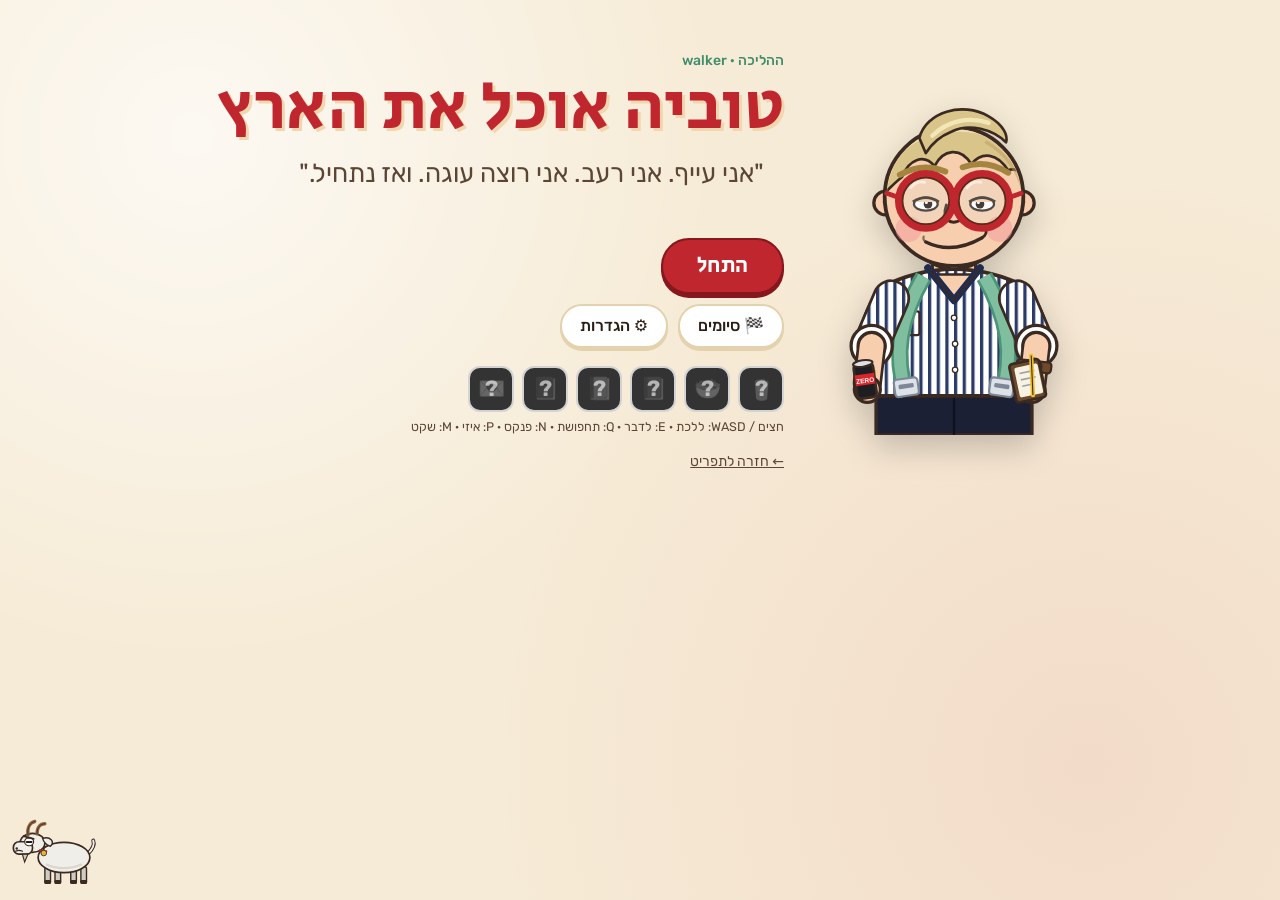
==== commit 01240020: "walker: top-down walk & meet vertical slice Tile engine (canvas, pre-rendered maps, chasing NPCs, mi" ====
--- a/index.html
+++ b/index.html
@@ -2,144 +2,182 @@
 <html lang="he" dir="rtl">
 <head>
 <meta charset="utf-8">
-<meta name="viewport" content="width=device-width, initial-scale=1, viewport-fit=cover">
-<title>טוביה אוכל את הארץ · הקוקטייל</title>
-<meta name="description" content="סיפור קצר, ואז מיני-משחק. משחק מעריצים על טוביה טננבום: נתב&quot;ג, גבעה, בני ברק, שולחן שבת.">
-<meta name="theme-color" content="#F6EBD6">
+<meta name="viewport" content="width=device-width, initial-scale=1, viewport-fit=cover, user-scalable=no">
+<title>טוביה אוכל את הארץ · ההליכה</title>
+<meta name="description" content="משחק מעריצים על טוביה טננבום: הולכים, פוגשים, אוכלים, רושמים. אב-טיפוס walker.">
+<meta name="theme-color" content="#2B1D14">
 <link rel="preconnect" href="https://fonts.googleapis.com">
 <link rel="preconnect" href="https://fonts.gstatic.com" crossorigin>
 <link href="https://fonts.googleapis.com/css2?family=Rubik:wght@400;500;700&family=Secular+One&family=Gveret+Levin+AlefAlefAlef&display=swap" rel="stylesheet">
-<link rel="stylesheet" href="./css/style.css">
+<link rel="stylesheet" href="css/style.css">
 <link rel="icon" href="data:image/svg+xml,%3Csvg xmlns='http://www.w3.org/2000/svg' viewBox='0 0 64 64'%3E%3Ccircle cx='18' cy='32' r='12' fill='none' stroke='%23C0262D' stroke-width='6'/%3E%3Ccircle cx='46' cy='32' r='12' fill='none' stroke='%23C0262D' stroke-width='6'/%3E%3Cpath d='M30 30q2-4 4 0' stroke='%23C0262D' stroke-width='4' fill='none'/%3E%3C/svg%3E">
 </head>
-<body data-screen="title">
+<body>
 <div id="app">
 
-  <!-- ===== title ===== -->
-  <section id="screen-title" class="screen on">
-    <a class="back-link" href="../">← חזרה לתפריט</a>
-    <div class="title-hero">
-      <div id="title-art" class="title-art" aria-hidden="true"></div>
+  <!-- ============ TITLE ============ -->
+  <section id="screen-title" class="screen active">
+    <div class="title-wrap">
+      <div class="title-art" id="title-art" aria-hidden="true"></div>
       <div class="title-text">
-        <p class="kicker">משחק מעריצים · אב-טיפוס "הקוקטייל" (mix)</p>
-        <h1>טוביה אוכל את הארץ</h1>
-        <p class="title-sub">סיפור קצר. ואז מיני-משחק. ואז עוד צלחת.</p>
-        <p id="title-quote" class="title-quote"></p>
+        <p class="kicker" id="title-sub"></p>
+        <h1 id="title-h1"></h1>
+        <p class="quip" id="title-quip"></p>
+        <div class="title-buttons">
+          <button class="btn big primary" id="btn-start"></button>
+          <button class="btn big" id="btn-resume" hidden></button>
+          <div class="row">
+            <button class="btn" id="btn-endings"></button>
+            <button class="btn" id="btn-settings"></button>
+          </div>
+        </div>
+        <div class="gallery" id="gallery"></div>
+        <p class="controls-hint" id="controls-hint"></p>
+        <a class="back-link" href="../" id="back-link"></a>
       </div>
     </div>
-    <div class="title-menu">
-      <button type="button" id="btn-start" class="btn btn-big btn-primary">התחל</button>
-      <button type="button" id="btn-resume" class="btn btn-big" hidden>המשך</button>
-      <div class="title-menu-row">
-        <button type="button" id="btn-notebook" class="btn btn-secondary">📓 הפנקס</button>
-        <button type="button" id="btn-settings" class="btn btn-secondary">⚙ הגדרות</button>
+    <div class="title-goat" id="title-goat" title="העז"></div>
+  </section>
+
+  <!-- ============ CHAPTER CARD ============ -->
+  <section id="screen-card" class="screen">
+    <div class="card-inner">
+      <p class="card-n" id="card-n"></p>
+      <h2 class="card-title" id="card-title"></h2>
+      <p class="card-sub" id="card-sub"></p>
+      <div class="card-shot" id="card-shot"></div>
+      <p class="card-aside" id="card-aside"></p>
+      <button class="btn big primary" id="card-go">להתחיל ללכת</button>
+    </div>
+  </section>
+
+  <!-- ============ PLAY ============ -->
+  <section id="screen-play" class="screen">
+    <div id="hud">
+      <div class="hud-face" id="hud-face" title="מצב רוח">
+        <div class="face" id="hud-face-svg"></div>
+        <div class="mood"><div class="mood-bar"><div class="mood-fill" id="mood-fill"></div></div><div class="mood-label" id="mood-label"></div></div>
+      </div>
+      <div class="hud-mid">
+        <div class="hud-pages" id="hud-pages" title="עמודים לספר">📖 <b id="pages-n">0</b></div>
+        <div class="hud-ing" id="hud-ing" title="רמזים לצ'ולנט המושלם"></div>
+        <div class="hud-check" id="hud-check"></div>
+      </div>
+      <div class="hud-btns">
+        <button class="hbtn" id="btn-disguise" title="תחפושת (Q)">🎭</button>
+        <button class="hbtn" id="btn-notebook" title="פנקס (N)">📓</button>
+        <button class="hbtn" id="btn-phone" title="איזי (P)">📱</button>
+        <button class="hbtn" id="btn-cola" title="קולה זירו חירום">🥤<i id="cola-n">0</i></button>
+        <button class="hbtn" id="btn-rug" title="רוגעלך">🥐<i id="rug-n">0</i></button>
+        <button class="hbtn" id="btn-gear" title="הגדרות">⚙️</button>
       </div>
     </div>
-    <section class="title-endings">
-      <h2>סופים שראיתי <span id="endings-count" class="pill"></span></h2>
-      <div id="endings" class="endings"></div>
-    </section>
-    <section class="title-how">
-      <h2>איך זה עובד</h2>
-      <div class="how-grid">
-        <div><b>🍲 מצב רוח.</b> מתחיל ב-<bdi>60</bdi>. קוגל מעלה. קינואה מורידה. אפס: טוביה חוזר לניו יורק. בכעס.</div>
-        <div><b>😇 שאלה תמימה.</b> נשמעת תמימה. היא לא. האיש עונה, הפנקס מתמלא, הספר נכתב. <bdi>100</bdi> עמודים בפרוסה הזאת.</div>
-        <div><b>🥄 הצ'ולנט.</b> בכל פרק מרכיב אחד, אצל מי שלא הייתם מצפים. שלושה בפרוסה. צריך את כולם.</div>
-        <div><b>🎮 מיני-משחקים.</b> לארוז מזוודה. לקטוע נהג מונית. ללעוס קינואה ב-<bdi>7/8</bdi>. לבהות בעז. מבחן. קידוש. הושבה.</div>
-      </div>
-    </section>
-    <footer class="title-foot">
-      <div id="title-goat" class="title-goat" role="button" tabindex="0" aria-label="העז"></div>
-      <p>משחק מעריצים לא רשמי. כל הטקסטים מקוריים. הסאטירה מופנית להרגלים ולעמדות, לא לזהות. אף עז לא נפגעה. קינואה כן.</p>
-    </footer>
+    <div id="stage">
+      <canvas id="game"></canvas>
+      <div id="aside" class="aside" hidden></div>
+      <div id="toasts"></div>
+      <div id="prompt" class="prompt" hidden></div>
+      <div id="rush" class="rush" hidden></div>
+      <div id="disguise-tag" class="disguise-tag"></div>
+      <div id="joystick" class="joystick"><div class="knob"></div></div>
+      <button id="btn-action" class="action">💬</button>
+    </div>
   </section>
 
-  <!-- ===== map ===== -->
-  <section id="screen-map" class="screen">
-    <header class="map-head">
-      <div id="map-tuvia" class="map-tuvia" aria-hidden="true"></div>
-      <div>
-        <h2>לאן, סופר?</h2>
-        <p id="map-stats" class="map-stats"></p>
-        <p class="map-hint">משה מחכה למטה עם המונה דולק. הפרקים הנעולים: "בקרוב". גם הוא לא יודע מתי.</p>
-      </div>
-    </header>
-    <div id="map-list" class="map-list"></div>
-    <div class="map-foot"><button type="button" id="map-menu" class="btn btn-secondary">← לתפריט</button></div>
+  <!-- ============ TAXI ============ -->
+  <section id="screen-taxi" class="screen">
+    <div class="taxi-scene">
+      <div class="road"></div>
+      <div class="taxi-art" id="taxi-art"></div>
+      <div class="meter" id="taxi-meter">המונה: <bdi>200 ₪</bdi></div>
+    </div>
   </section>
 
-  <!-- ===== game ===== -->
-  <section id="screen-game" class="screen">
-    <div id="game">
-      <header id="hud" aria-label="מדדים">
-        <div class="hud-row">
-          <div id="hud-face" class="hud-face" aria-hidden="true"></div>
-          <div class="hud-mood">
-            <div class="hud-mood-bar"><div id="hud-mood-fill" class="hud-mood-fill"></div></div>
-            <div class="hud-mood-meta"><span id="hud-mood-num" class="hud-mood-num"></span><span id="hud-mood-text" class="hud-mood-text"></span></div>
-          </div>
-          <div id="hud-pages" class="hud-pages" title="עמודים לספר"></div>
-          <div class="hud-btns">
-            <button type="button" id="hud-isi" class="hud-btn" title="להתקשר לאיזי">📱</button>
-            <button type="button" id="hud-notebook" class="hud-btn" title="הפנקס">📓</button>
-            <button type="button" id="hud-settings" class="hud-btn" title="הגדרות">⚙</button>
-            <button type="button" id="hud-menu" class="hud-btn" title="תפריט">☰</button>
-          </div>
-        </div>
-        <div class="hud-row hud-row-2">
-          <div id="hud-ing" class="hud-ing" title="רמזים לצ'ולנט המושלם"></div>
-          <div class="hud-items">
-            <button type="button" id="hud-cola" class="hud-item" title="קולה זירו: +10"></button>
-            <button type="button" id="hud-rug" class="hud-item" title="רוגעלך: +8"></button>
-            <span id="hud-dis" class="hud-dis" title="התחפושת הנוכחית"></span>
-          </div>
-        </div>
-      </header>
-      <div id="stage" class="stage">
-        <div class="scene-bg"></div>
-        <div class="scene-npc empty"></div>
-        <div class="scene-tuvia"></div>
-        <div class="scene-aside"></div>
-        <div class="scene-caption"></div>
-      </div>
-      <div id="dialog" class="dialog">
-        <div class="dlg-box">
-          <div class="dlg-name"></div>
-          <div class="dlg-text"></div>
-          <div class="dlg-choices"></div>
-          <div class="dlg-hint">▼ הקש להמשך</div>
-        </div>
-      </div>
-      <div id="mg" class="mg" hidden></div>
+  <!-- ============ WORLD MAP ============ -->
+  <section id="screen-world" class="screen">
+    <div class="world-wrap">
+      <h2 id="world-title"></h2>
+      <p class="world-hint" id="world-hint"></p>
+      <div class="world-map" id="world-map"></div>
+      <p class="world-line" id="world-line"></p>
+      <button class="btn" id="world-notebook">📓 פנקס</button>
     </div>
   </section>
+
+  <!-- ============ ENDING ============ -->
+  <section id="screen-ending" class="screen">
+    <div class="ending-wrap">
+      <p class="kicker" id="ending-kicker">סוף</p>
+      <h2 id="ending-title"></h2>
+      <div class="ending-art" id="ending-art"></div>
+      <div class="book" id="ending-book"></div>
+      <p class="ending-cond" id="ending-cond"></p>
+      <div class="row" id="ending-buttons" hidden>
+        <button class="btn big primary" id="ending-title-btn">לתפריט</button>
+        <button class="btn big" id="ending-again">עוד פעם. בשביל הקוגל.</button>
+      </div>
+    </div>
+    <div class="vignette"></div>
+  </section>
+
+  <!-- ============ DIALOGUE (global) ============ -->
+  <div id="dlg" class="dlg" hidden>
+    <div class="dlg-portrait" id="dlg-portrait"></div>
+    <div class="dlg-body">
+      <div class="dlg-name" id="dlg-name"></div>
+      <div class="dlg-text" id="dlg-text"></div>
+      <div class="dlg-choices" id="dlg-choices" hidden></div>
+      <div class="dlg-hint" id="dlg-hint">▼</div>
+    </div>
+  </div>
+
+  <!-- ============ MODALS ============ -->
+  <div id="modal-notebook" class="modal" hidden>
+    <div class="modal-box notebook">
+      <div class="modal-head"><h3 id="nb-title"></h3><button class="btn small" data-close>✕</button></div>
+      <div class="nb-stats" id="nb-stats"></div>
+      <div class="nb-pages" id="nb-pages"></div>
+    </div>
+  </div>
+
+  <div id="modal-phone" class="modal" hidden>
+    <div class="phone">
+      <div class="phone-top"><span>📱 איזי</span><span id="phone-time">ניו יורק · <bdi>3:12</bdi></span></div>
+      <div class="phone-chat" id="phone-chat"></div>
+      <button class="btn primary" id="phone-next">המשך</button>
+    </div>
+  </div>
+
+  <div id="modal-settings" class="modal" hidden>
+    <div class="modal-box">
+      <div class="modal-head"><h3>הגדרות</h3><button class="btn small" data-close>✕</button></div>
+      <div class="settings" id="settings-body"></div>
+    </div>
+  </div>
+
+  <div id="modal-endings" class="modal" hidden>
+    <div class="modal-box">
+      <div class="modal-head"><h3>סיומים</h3><button class="btn small" data-close>✕</button></div>
+      <div class="endings-grid" id="endings-grid"></div>
+    </div>
+  </div>
+
+  <div id="modal-disguise" class="modal" hidden>
+    <div class="modal-box">
+      <div class="modal-head"><h3>🎭 תחפושת</h3><button class="btn small" data-close>✕</button></div>
+      <div class="disguise-grid" id="disguise-grid"></div>
+    </div>
+  </div>
+
+  <div id="modal-confirm" class="modal" hidden>
+    <div class="modal-box confirm">
+      <h3 id="confirm-title"></h3>
+      <p id="confirm-text"></p>
+      <div class="row"><button class="btn primary" id="confirm-yes"></button><button class="btn" id="confirm-no"></button></div>
+    </div>
+  </div>
+
 </div>
-
-<!-- ===== overlays ===== -->
-<div id="notebook" class="overlay" aria-label="הפנקס">
-  <div class="overlay-panel notebook-panel">
-    <button type="button" id="nb-close" class="overlay-close" aria-label="סגור">✕</button>
-    <div class="nb-body"></div>
-  </div>
-</div>
-<div id="settings" class="overlay" aria-label="הגדרות">
-  <div class="overlay-panel settings-panel">
-    <button type="button" id="set-close" class="overlay-close" aria-label="סגור">✕</button>
-    <h2>⚙ הגדרות</h2>
-    <div class="set-group"><span>מהירות טקסט</span><div class="set-row">
-      <button type="button" class="btn btn-small" data-speed="slow">איטי</button>
-      <button type="button" class="btn btn-small" data-speed="normal">רגיל</button>
-      <button type="button" class="btn btn-small" data-speed="fast">מהיר</button>
-      <button type="button" class="btn btn-small" data-speed="instant">מיידי</button>
-    </div></div>
-    <div class="set-group"><span>סאונד</span><div class="set-row"><button type="button" id="set-mute" class="btn btn-small">🔊 סאונד</button></div></div>
-    <div class="set-group"><span>נגישות</span><div class="set-row"><button type="button" id="set-contrast" class="btn btn-small">◐ תיבת דיאלוג בניגודיות גבוהה</button></div></div>
-    <div class="set-group"><span>שמירה</span><div class="set-row"><button type="button" id="set-wipe" class="btn btn-small btn-danger">🗑 מחק שמירה</button></div></div>
-    <p class="set-note">המוזיקה והאפקטים נוצרים בקוד (Web Audio), בלי קבצים. הסאונד מתחיל אחרי הלחיצה הראשונה.</p>
-  </div>
-</div>
-<div id="toast" class="toast" aria-live="polite"></div>
-
 <script type="module" src="./js/main.js"></script>
 </body>
 </html>
--- a/css/style.css
+++ b/css/style.css
@@ -1,427 +1,265 @@
-/* css/style.css — "טוביה אוכל את הארץ" (mix). Mobile-first, RTL, paper + red glasses + mint. */
 :root {
-  --paper: #F6EBD6; --paper-2: #EFE0C3; --paper-3: #E6D3AE; --card: #FFF9EE;
-  --ink: #2B1D14; --ink-soft: #5B4636; --muted: #8A7560;
-  --red: #C0262D; --red-dark: #8E1A20; --mint: #7FBF9F; --mint-dark: #3F8C6B; --navy: #2B3A67; --gold: #E5B632; --gold-dark: #B6861A;
-  --purple: #7A4E9E; --green: #4C9A5B; --bad: #B33A2A;
-  --shadow: 0 10px 30px rgba(43, 29, 20, .16);
-  --font: 'Rubik', system-ui, sans-serif; --title: 'Secular One', 'Rubik', sans-serif; --hand: 'Gveret Levin AlefAlefAlef', 'Rubik', cursive;
-  --hud-h: 92px;
+  --paper: #F6EBD6; --paper-2: #EFE0C3; --paper-3: #E4D2AE; --ink: #2B1D14; --ink-soft: #5B4636;
+  --red: #C0262D; --red-dark: #86171c; --mint: #7FBF9F; --mint-dark: #3F8C6B; --navy: #2B3A67; --gold: #E5B632; --wood: #A9744B;
+  --shadow: 0 10px 30px rgba(43, 29, 20, .18);
+  --hud-h: 84px;
+  --ui: 'Rubik', system-ui, sans-serif; --title: 'Secular One', 'Rubik', sans-serif; --hand: 'Gveret Levin AlefAlefAlef', 'Rubik', cursive;
 }
 * { box-sizing: border-box; -webkit-tap-highlight-color: transparent; }
-html, body { margin: 0; height: 100%; }
-body { font-family: var(--font); color: var(--ink); background: var(--paper); line-height: 1.5; overflow-x: hidden; }
-body[data-screen="game"] { overflow: hidden; height: 100dvh; }
+html, body { height: 100%; margin: 0; overflow: hidden; }
+body { font-family: var(--ui); color: var(--ink); background: #1F1A16; line-height: 1.5; touch-action: manipulation; overscroll-behavior: none; }
+button { font-family: inherit; font-size: inherit; color: inherit; cursor: pointer; }
 h1, h2, h3 { font-family: var(--title); font-weight: 400; margin: 0; }
-button { font: inherit; color: inherit; cursor: pointer; }
 bdi { unicode-bidi: isolate; }
-small { font-size: .78em; color: var(--muted); }
-.pill { display: inline-block; background: var(--paper-2); border-radius: 999px; padding: 0 10px; font-size: .75em; vertical-align: middle; }
-.screen { display: none; }
-.screen.on { display: block; }
+#app { position: fixed; inset: 0; }
+.screen { position: absolute; inset: 0; display: none; overflow: hidden; }
+.screen.active { display: block; }
+.row { display: flex; gap: 10px; flex-wrap: wrap; justify-content: center; }
+[hidden] { display: none !important; }
 
 /* ---------- buttons ---------- */
-.btn { border: 2px solid var(--ink); background: var(--card); border-radius: 14px; padding: 10px 18px; font-weight: 500; font-size: 17px; box-shadow: 0 3px 0 var(--ink); transition: transform .08s, box-shadow .08s; min-height: 44px; }
-.btn:active { transform: translateY(2px); box-shadow: 0 1px 0 var(--ink); }
-.btn:disabled { opacity: .45; cursor: default; }
-.btn-primary { background: var(--red); color: #fff; border-color: var(--red-dark); box-shadow: 0 4px 0 var(--red-dark); }
-.btn-big { font-size: 20px; padding: 14px 28px; }
-.btn-secondary { background: var(--paper-2); }
-.btn-small { font-size: 14px; padding: 6px 12px; min-height: 36px; box-shadow: 0 2px 0 var(--ink); }
-.btn-polite { background: #FFF1C4; }
-.btn-danger { background: #F8D9D9; }
-.btn.active { background: var(--mint); border-color: var(--mint-dark); }
+.btn { background: #fff; border: 2px solid var(--paper-3); border-radius: 999px; padding: 8px 18px; font-weight: 500; box-shadow: 0 3px 0 var(--paper-3); transition: transform .08s, box-shadow .08s; min-height: 44px; }
+.btn:active { transform: translateY(2px); box-shadow: 0 1px 0 var(--paper-3); }
+.btn.primary { background: var(--red); color: #fff; border-color: var(--red-dark); box-shadow: 0 4px 0 var(--red-dark); font-family: var(--title); letter-spacing: .01em; }
+.btn.primary:active { box-shadow: 0 1px 0 var(--red-dark); }
+.btn.big { font-size: 22px; padding: 10px 34px; }
+.btn.small { min-height: 34px; padding: 2px 10px; }
 
 /* ---------- title ---------- */
-#screen-title { max-width: 900px; margin: 0 auto; padding: 14px 16px 30px; }
-.back-link { display: inline-block; color: var(--mint-dark); font-weight: 500; text-decoration: none; margin-bottom: 8px; }
-.title-hero { display: grid; grid-template-columns: 1fr; gap: 6px; align-items: center; text-align: center; }
-.title-art svg { width: min(260px, 64vw); height: auto; filter: drop-shadow(0 10px 14px rgba(0,0,0,.18)); }
-.kicker { color: var(--mint-dark); font-weight: 500; margin: 0; font-size: 13px; }
-#screen-title h1 { font-size: clamp(38px, 10vw, 66px); line-height: 1.05; color: var(--red); text-shadow: 3px 3px 0 #f1d7b0; margin: 4px 0; }
-.title-sub { margin: 0; color: var(--ink-soft); font-size: 17px; }
-.title-quote { font-family: var(--hand); font-size: clamp(20px, 4.5vw, 26px); color: var(--ink-soft); margin: 8px auto 4px; max-width: 34ch; min-height: 2.2em; }
-.title-menu { display: flex; flex-direction: column; gap: 10px; align-items: stretch; max-width: 360px; margin: 14px auto 0; }
-.title-menu-row { display: flex; gap: 10px; }
-.title-menu-row .btn { flex: 1; }
-.title-endings, .title-how { margin-top: 26px; }
-.title-endings h2, .title-how h2 { font-size: 20px; margin-bottom: 8px; color: var(--ink-soft); }
-.endings { display: grid; grid-template-columns: repeat(2, 1fr); gap: 8px; }
-.ending-chip { background: var(--card); border: 2px solid var(--paper-3); border-radius: 12px; padding: 8px 10px; display: flex; gap: 8px; align-items: center; font-size: 14px; min-height: 52px; }
-.ending-chip.locked { color: var(--muted); background: var(--paper-2); border-style: dashed; }
-.ending-chip.locked .ending-icon { filter: grayscale(1); opacity: .5; }
-.ending-icon { font-size: 24px; }
-.how-grid { display: grid; grid-template-columns: 1fr; gap: 8px; }
-.how-grid div { background: var(--card); border-radius: 12px; padding: 10px 12px; font-size: 15px; border: 1px solid var(--paper-3); }
-.title-foot { margin-top: 26px; text-align: center; color: var(--muted); font-size: 13px; }
-.title-goat { display: inline-block; cursor: pointer; }
-.title-goat svg { width: 80px; height: auto; transition: transform .2s; }
-.title-goat:hover svg { transform: rotate(-6deg); }
-
-/* ---------- map ---------- */
-#screen-map { max-width: 720px; margin: 0 auto; padding: 16px; }
-.map-head { display: flex; gap: 12px; align-items: center; margin-bottom: 12px; }
-.map-tuvia svg { width: 110px; height: auto; }
-.map-head h2 { font-size: 28px; color: var(--red); }
-.map-stats { margin: 2px 0; font-weight: 500; }
-.map-hint { margin: 0; font-size: 13px; color: var(--muted); }
-.map-list { display: grid; grid-template-columns: 1fr; gap: 10px; }
-.map-ch { display: flex; gap: 12px; align-items: center; text-align: start; background: var(--card); border: 2px solid var(--paper-3); border-radius: 14px; padding: 10px 12px; min-height: 64px; }
-.map-ch.next { border-color: var(--red); box-shadow: 0 4px 0 var(--red-dark); background: #fff; }
-.map-ch.done { opacity: .75; }
-.map-ch.done .map-icon::after { content: ''; }
-.map-ch.soon, .map-ch.locked { opacity: .6; border-style: dashed; }
-.map-icon { font-size: 30px; width: 44px; text-align: center; }
-.map-body { display: flex; flex-direction: column; }
-.map-n { font-size: 12px; color: var(--mint-dark); font-weight: 500; }
-.map-name { font-family: var(--title); font-size: 20px; }
-.map-sub { font-size: 13px; color: var(--muted); }
-.map-foot { margin-top: 14px; text-align: center; }
-
-/* ---------- game layout ---------- */
-#screen-game.on { display: block; height: 100dvh; }
-#game { position: relative; display: flex; flex-direction: column; height: 100dvh; max-width: 760px; margin: 0 auto; background: var(--paper); overflow: hidden; }
-@media (min-width: 780px) { #game { border-inline: 2px solid var(--paper-3); box-shadow: var(--shadow); } }
-
-/* HUD */
-#hud { flex: 0 0 auto; background: var(--card); border-bottom: 2px solid var(--paper-3); padding: 6px 10px 4px; display: flex; flex-direction: column; gap: 4px; }
-.hud-row { display: flex; align-items: center; gap: 8px; }
-.hud-face { width: 44px; height: 48px; flex: 0 0 auto; }
-.hud-face svg { width: 44px; height: auto; }
-.hud-mood { flex: 1 1 auto; min-width: 0; }
-.hud-mood-bar { height: 12px; border-radius: 999px; background: var(--paper-2); border: 1.5px solid var(--ink); overflow: hidden; }
-.hud-mood-fill { height: 100%; width: 60%; border-radius: 999px; transition: width .5s, background .5s; background: var(--mint); }
-.hud-mood-fill.band-0 { background: var(--bad); } .hud-mood-fill.band-1 { background: #D98B3A; } .hud-mood-fill.band-2 { background: var(--gold); } .hud-mood-fill.band-3 { background: var(--mint); } .hud-mood-fill.band-4 { background: var(--mint-dark); }
-.hud-mood-fill.over { background: linear-gradient(90deg, var(--mint-dark), var(--gold)); animation: pulse 1s infinite; }
-.hud-mood-meta { display: flex; gap: 6px; align-items: baseline; font-size: 11px; line-height: 1.2; margin-top: 2px; white-space: nowrap; overflow: hidden; text-overflow: ellipsis; }
-.hud-mood-num { font-weight: 700; font-size: 13px; }
-.hud-mood-text { color: var(--ink-soft); overflow: hidden; text-overflow: ellipsis; }
-.hud-pages { flex: 0 0 auto; font-weight: 700; font-size: 14px; background: var(--paper-2); border-radius: 10px; padding: 4px 7px; white-space: nowrap; }
-.hud-pages small { font-weight: 400; }
-.hud-row-2 { justify-content: space-between; flex-wrap: wrap; }
-.hud-ing { display: flex; gap: 2px; font-size: 15px; line-height: 1; }
-.hud-ing .ing { width: 22px; height: 22px; display: inline-grid; place-items: center; border-radius: 6px; background: var(--paper-2); font-size: 14px; }
-.hud-ing .ing.has { background: #FFF1C4; border: 1px solid var(--gold-dark); }
-.hud-ing .ing.soon { opacity: .4; font-size: 11px; }
-.hud-ing .ing.missing { color: var(--muted); }
-.hud-items { display: flex; gap: 4px; align-items: center; }
-.hud-item { border: 1.5px solid var(--ink); background: var(--card); border-radius: 10px; padding: 2px 6px; font-size: 13px; min-height: 30px; }
-.hud-item:disabled { opacity: .45; }
-.hud-dis { font-size: 11px; color: var(--ink-soft); background: var(--paper-2); border-radius: 8px; padding: 3px 6px; white-space: nowrap; }
-.hud-btns { display: flex; gap: 3px; flex: 0 0 auto; }
-.hud-btn { border: 1.5px solid var(--ink); background: var(--card); border-radius: 9px; width: 30px; height: 30px; font-size: 15px; padding: 0; display: grid; place-items: center; }
-.hud-btn:disabled { opacity: .4; }
-.hud-btn.ring { animation: ring 1.4s infinite; background: #FFF1C4; }
-@keyframes ring { 0%, 100% { transform: rotate(0) } 10% { transform: rotate(-12deg) } 20% { transform: rotate(12deg) } 30% { transform: rotate(-8deg) } 40% { transform: rotate(0) } }
-@keyframes pulse { 0%, 100% { filter: brightness(1) } 50% { filter: brightness(1.3) } }
-
-/* stage */
-.stage { position: relative; flex: 0 0 auto; height: 42vh; min-height: 230px; max-height: 420px; overflow: hidden; background: #cfd8e3; }
-@media (min-width: 780px) { .stage { height: 340px; } }
-.scene-bg, .scene-bg svg { position: absolute; inset: 0; width: 100%; height: 100%; }
-.scene-bg svg .goat-hit { cursor: pointer; }
-.scene-bg svg .goat-hit:hover { filter: brightness(1.1); }
-.scene-bg svg .fire { animation: flicker .5s infinite alternate; transform-origin: center bottom; }
-@keyframes flicker { from { transform: scaleY(1) } to { transform: scaleY(1.12) } }
-.scene-npc { position: absolute; left: 2%; bottom: -2px; width: 42%; max-width: 230px; transition: transform .25s; pointer-events: none; }
-.scene-npc svg { width: 100%; height: auto; display: block; filter: drop-shadow(0 6px 8px rgba(0,0,0,.22)); }
-.scene-npc.npc-goat { width: 36%; bottom: 6px; left: 6%; }
-.scene-npc.empty { display: none; }
-.scene-npc.pop { animation: pop .3s ease-out; }
-@keyframes pop { 0% { transform: translateY(14px) scale(.96); opacity: .4 } 100% { transform: none; opacity: 1 } }
-.scene-tuvia { position: absolute; right: 0; bottom: -6px; width: 40%; max-width: 220px; pointer-events: none; }
-.scene-tuvia svg { width: 100%; height: auto; display: block; filter: drop-shadow(0 6px 8px rgba(0,0,0,.22)); }
-.scene-aside { position: absolute; right: 36%; bottom: 46%; max-width: 58%; opacity: 0; transform: translateY(8px); transition: opacity .25s, transform .25s; pointer-events: none; }
-.scene-aside.on { opacity: 1; transform: none; }
-.aside-cloud { background: #fff; border: 2px solid var(--ink-soft); border-radius: 22px; padding: 8px 12px; font-family: var(--hand); font-size: 17px; line-height: 1.3; color: var(--ink-soft); box-shadow: var(--shadow); position: relative; }
-.aside-cloud::after { content: ''; position: absolute; right: 8px; bottom: -18px; width: 14px; height: 14px; border-radius: 50%; background: #fff; border: 2px solid var(--ink-soft); }
-.aside-cloud::before { content: ''; position: absolute; right: -4px; bottom: -32px; width: 8px; height: 8px; border-radius: 50%; background: #fff; border: 2px solid var(--ink-soft); }
-.aside-icon { margin-inline-end: 4px; }
-@media (max-width: 420px) { .aside-cloud { font-size: 15px; padding: 6px 10px; } .scene-aside { max-width: 60%; bottom: 50%; } }
-.bubble-toast { position: absolute; left: 8px; top: 8px; max-width: 70%; background: #fff; border: 2px solid var(--ink-soft); border-radius: 14px; padding: 6px 10px; font-family: var(--hand); font-size: 16px; color: var(--ink-soft); opacity: 0; transform: translateY(-6px); transition: .3s; z-index: 3; }
-.bubble-toast.on { opacity: 1; transform: none; }
-.pages-flash, .mood-flash { position: absolute; left: 50%; top: 20%; transform: translate(-50%, 10px); background: var(--card); border: 2px solid var(--gold-dark); color: var(--ink); border-radius: 999px; padding: 4px 14px; font-weight: 700; opacity: 0; transition: .3s; z-index: 3; pointer-events: none; box-shadow: var(--shadow); }
-.pages-flash.on, .mood-flash.on { opacity: 1; transform: translate(-50%, 0); }
-.mood-flash { top: 36%; }
-.mood-flash.up { border-color: var(--mint-dark); } .mood-flash.down { border-color: var(--bad); color: var(--bad); }
-.stage.shake, body.shake #dialog { animation: shake .5s linear 1; }
-@keyframes shake { 0%,100% { transform: translate(0,0) } 20% { transform: translate(-6px,3px) } 40% { transform: translate(6px,-3px) } 60% { transform: translate(-4px,-2px) } 80% { transform: translate(4px,2px) } }
-
-/* dialog */
-.dialog { flex: 1 1 auto; min-height: 0; overflow-y: auto; padding: 10px 10px 12px; }
-.dlg-box { position: relative; background: var(--card); border: 2px solid var(--ink); border-radius: 16px; padding: 18px 14px 14px; min-height: 120px; box-shadow: 0 4px 0 var(--paper-3); }
-.dlg-name { position: absolute; top: -13px; right: 14px; background: var(--navy); color: #fff; font-weight: 500; font-size: 13px; padding: 2px 12px; border-radius: 999px; border: 2px solid var(--ink); max-width: 80%; white-space: nowrap; overflow: hidden; text-overflow: ellipsis; }
-.dlg-name:empty { display: none; }
-.dlg-name.tuvia { background: var(--red); }
-.dlg-name.aside { background: var(--ink-soft); font-family: var(--hand); font-size: 15px; }
-.dialog.narr .dlg-box { background: var(--paper-2); border-style: dashed; }
-.dialog.narr .dlg-text { color: var(--ink-soft); font-style: normal; }
-.dialog.aside-mode .dlg-text { font-family: var(--hand); font-size: 22px; color: var(--ink-soft); }
-.dlg-text { font-size: 18px; line-height: 1.5; min-height: 2.6em; }
-.dlg-prompt { color: var(--muted); font-size: 15px; }
-.dlg-choices { display: flex; flex-direction: column; gap: 8px; margin-top: 10px; }
-.choice { display: flex; align-items: center; gap: 10px; text-align: start; background: #fff; border: 2px solid var(--ink); border-radius: 12px; padding: 10px 12px; font-size: 16px; min-height: 48px; box-shadow: 0 3px 0 var(--paper-3); }
-.choice:active { transform: translateY(2px); box-shadow: none; }
-.choice-innocent { border-color: var(--gold-dark); background: #FFF6D6; }
-.choice-disguise { border-color: var(--purple); background: #F1E8F8; }
-.choice-icon { font-size: 20px; flex: 0 0 auto; }
-.choice-text { flex: 1 1 auto; }
-.choice-key { font-size: 11px; color: var(--muted); border: 1px solid var(--paper-3); border-radius: 6px; padding: 0 5px; }
-.dlg-hint { position: absolute; left: 12px; bottom: 6px; font-size: 12px; color: var(--muted); opacity: 0; transition: opacity .3s; }
-.dlg-hint.on { opacity: 1; animation: bob 1.2s infinite; }
-@keyframes bob { 0%,100% { transform: translateY(0) } 50% { transform: translateY(3px) } }
-body.contrast .dlg-box { background: #fff; border-width: 3px; }
-body.contrast .dlg-text { color: #000; font-weight: 500; font-size: 19px; }
-body.contrast .dialog.aside-mode .dlg-text { color: #000; }
-body.contrast .choice { background: #fff; color: #000; }
-
-/* cards */
-.card-overlay { position: absolute; inset: 0; z-index: 20; background: rgba(43, 29, 20, .55); display: flex; align-items: center; justify-content: center; padding: 14px; opacity: 0; transition: opacity .25s; overflow-y: auto; }
-.card-overlay.on { opacity: 1; }
-.card { background: var(--card); border: 3px solid var(--ink); border-radius: 18px; padding: 18px 16px 14px; width: 100%; max-width: 440px; box-shadow: var(--shadow); max-height: 100%; overflow-y: auto; transform: scale(.96); transition: transform .25s; }
-.card-overlay.on .card { transform: none; }
-.card h3 { font-size: 22px; margin-bottom: 8px; }
-.card p { margin: 6px 0; }
-.card-buttons { display: flex; flex-wrap: wrap; gap: 8px; margin-top: 14px; justify-content: center; }
-.card-buttons .btn { flex: 1 1 auto; min-width: 120px; }
-.card-buttons:empty { display: none; }
-.title-card-overlay { background: var(--paper); }
-.title-card { text-align: center; padding: 10px 0; }
-.tc-n { font-family: var(--hand); font-size: 24px; color: var(--ink-soft); }
-.tc-title { font-family: var(--hand); font-size: clamp(38px, 10vw, 54px); color: var(--red); line-height: 1.1; margin: 6px 0; }
-.tc-sub { font-family: var(--hand); font-size: 24px; color: var(--ink-soft); }
-.summary { list-style: none; padding: 0; margin: 8px 0; }
-.summary li { padding: 6px 0; border-bottom: 1px dashed var(--paper-3); font-size: 15px; }
-.food-card { text-align: center; }
-.food-icon { font-size: 56px; line-height: 1; }
-.food-name { font-family: var(--title); font-size: 24px; margin-top: 6px; }
-.food-from { color: var(--muted); font-size: 14px; }
-.food-effect { margin-top: 6px; font-weight: 700; display: flex; flex-direction: column; align-items: center; gap: 2px; }
-.food-effect.up { color: var(--mint-dark); } .food-effect.down { color: var(--bad); }
-.food-effect small { font-weight: 400; color: var(--muted); }
-.ing-card { text-align: center; }
-.ing-big { font-size: 56px; line-height: 1; animation: pop .4s ease-out; }
-.ing-from { color: var(--muted); }
-.ing-line { font-family: var(--hand); font-size: 20px; color: var(--ink-soft); }
-.ing-count { font-size: 13px; color: var(--muted); }
-.dis-hint { font-size: 14px; background: #FFF1C4; border-radius: 10px; padding: 6px 10px; }
-.dis-hint.muted { background: var(--paper-2); color: var(--muted); }
-.dis-grid { display: grid; grid-template-columns: 1fr 1fr; gap: 8px; }
-.dis-opt { display: flex; flex-direction: column; align-items: center; gap: 4px; background: #fff; border: 2px solid var(--ink); border-radius: 12px; padding: 8px 6px; text-align: center; box-shadow: 0 3px 0 var(--paper-3); }
-.dis-opt svg { width: 64px; height: auto; }
-.dis-name { font-weight: 700; font-size: 14px; }
-.dis-desc { font-size: 12px; color: var(--muted); line-height: 1.3; }
-.mg-intro-head { display: flex; align-items: center; gap: 10px; }
-.mg-intro-icon { font-size: 36px; }
-.mg-intro p { font-size: 15px; }
-.mg-intro-ctrl { color: var(--muted); font-size: 12px !important; }
-.mg-result { text-align: center; }
-.mg-res-head { display: flex; align-items: center; justify-content: center; gap: 8px; font-size: 28px; }
-.mg-res-head h3 { font-size: 20px; }
-.mg-res-verdict { font-family: var(--hand); font-size: 20px; color: var(--ink-soft); }
-.mg-res-detail { color: var(--ink-soft); font-size: 15px; }
-.mg-res-fx { display: flex; justify-content: center; gap: 12px; font-weight: 700; }
-.mg-res-fx .up { color: var(--mint-dark); } .mg-res-fx .down { color: var(--bad); }
-.ending-card { text-align: center; }
-.ending-big { font-size: 64px; line-height: 1; }
-.ending-book { font-size: 15px; }
-.ending-seen { color: var(--muted); font-size: 13px; }
-body.horror #game { filter: saturate(.6) contrast(1.1); box-shadow: inset 0 0 120px rgba(90, 0, 0, .7); }
-
-/* phone */
-.phone { position: absolute; inset: 0; z-index: 25; display: flex; align-items: flex-end; justify-content: center; background: rgba(43,29,20,.5); opacity: 0; transition: opacity .3s; }
-.phone.on { opacity: 1; }
-.phone-body { width: 100%; max-width: 420px; background: #1F2C2A; color: #F3F6F2; border-radius: 22px 22px 0 0; border: 3px solid #0D1413; border-bottom: 0; padding: 12px 14px 14px; transform: translateY(30px); transition: transform .3s; max-height: 80%; display: flex; flex-direction: column; }
-.phone.on .phone-body { transform: none; }
-.phone-top { display: flex; justify-content: space-between; align-items: center; font-size: 14px; border-bottom: 1px solid #3A4C48; padding-bottom: 8px; }
-.phone-who { display: flex; align-items: center; gap: 8px; font-weight: 500; }
-.phone-who svg { width: 42px; height: auto; border-radius: 50%; background: #FFF9EE; }
-.phone-time { color: #9FB3AD; }
-.phone-log { flex: 1 1 auto; overflow-y: auto; padding: 10px 0; display: flex; flex-direction: column; gap: 8px; min-height: 160px; }
-.phone-line { padding: 8px 12px; border-radius: 14px; max-width: 88%; font-size: 15px; animation: pop .25s; }
-.phone-line.isi { background: #3F8C6B; align-self: flex-start; }
-.phone-line.tuvia { background: #C0262D; align-self: flex-end; }
-.phone-line.aside { background: transparent; color: #CFE0DA; font-family: var(--hand); font-size: 17px; align-self: center; text-align: center; }
-.phone-foot { display: flex; justify-content: center; padding-top: 6px; }
-.phone-foot .btn { background: #F3F6F2; color: var(--ink); }
-
-/* overlays (notebook, settings) */
-.overlay { position: fixed; inset: 0; z-index: 50; background: rgba(43,29,20,.55); display: none; padding: 12px; }
-.overlay.on { display: flex; align-items: center; justify-content: center; }
-.overlay-panel { position: relative; background: var(--card); border: 3px solid var(--ink); border-radius: 18px; width: 100%; max-width: 560px; max-height: 92vh; overflow-y: auto; padding: 16px; box-shadow: var(--shadow); }
-.overlay-close { position: absolute; top: 8px; left: 8px; width: 36px; height: 36px; border-radius: 50%; border: 2px solid var(--ink); background: #fff; font-size: 16px; }
-.notebook-panel { background: repeating-linear-gradient(transparent 0 30px, rgba(43,58,103,.14) 30px 31px), var(--card); }
-.nb-head h2 { font-family: var(--hand); font-size: 34px; color: var(--navy); }
-.nb-head p { margin: 0 0 8px; color: var(--ink-soft); }
-.nb-ch { font-family: var(--hand); font-size: 24px; color: var(--red); margin: 14px 0 4px; border-bottom: 2px solid var(--red); display: inline-block; }
-.nb-entry { margin: 8px 0 14px; padding-inline-start: 10px; border-inline-start: 3px solid var(--gold); }
-.nb-who { font-size: 13px; color: var(--mint-dark); font-weight: 500; display: flex; justify-content: space-between; }
-.nb-pages { color: var(--gold-dark); }
-.nb-text { font-size: 16px; }
-.nb-margin { font-family: var(--hand); font-size: 19px; color: var(--navy); margin-top: 2px; transform: rotate(-.6deg); }
-.nb-empty, .nb-goat { color: var(--ink-soft); font-family: var(--hand); font-size: 20px; }
-.nb-entry.secret { background: #FFF6D6; border-radius: 12px; padding: 10px; border-color: var(--mint-dark); text-align: center; }
-.nb-ing { display: flex; flex-wrap: wrap; gap: 6px; margin-top: 12px; font-size: 13px; }
-.nb-ing span { background: var(--paper-2); border-radius: 999px; padding: 2px 10px; color: var(--muted); }
-.nb-ing span.has { background: #FFF1C4; color: var(--ink); border: 1px solid var(--gold-dark); }
-.settings-panel h2 { font-size: 24px; margin-bottom: 8px; }
-.set-group { display: flex; flex-direction: column; gap: 6px; margin: 10px 0; }
-.set-group > span { font-weight: 500; font-size: 14px; color: var(--ink-soft); }
-.set-row { display: flex; flex-wrap: wrap; gap: 6px; }
-.set-note { font-size: 13px; color: var(--muted); }
-.toast { position: fixed; left: 50%; bottom: 16px; transform: translate(-50%, 20px); background: var(--ink); color: #fff; padding: 8px 16px; border-radius: 999px; font-size: 14px; opacity: 0; transition: .3s; z-index: 60; max-width: 92vw; text-align: center; pointer-events: none; }
-.toast.on { opacity: 1; transform: translate(-50%, 0); }
-
-/* ---------- minigames ---------- */
-.mg { flex: 1 1 auto; min-height: 0; display: flex; flex-direction: column; padding: 8px 10px 10px; overflow: hidden; }
-.mg[hidden] { display: none; }
-.mg-root { flex: 1 1 auto; display: flex; flex-direction: column; gap: 6px; min-height: 0; }
-.mg-status { display: flex; align-items: center; gap: 8px; flex-wrap: wrap; font-size: 14px; }
-.mg-title { font-family: var(--title); font-size: 18px; color: var(--red); }
-.mg-npc { min-height: 44px; }
-.mg-say { background: #fff; border: 2px solid var(--ink); border-radius: 12px; padding: 6px 10px; font-size: 15px; opacity: 0; transform: translateY(-4px); transition: .2s; position: relative; }
-.mg-say.in { opacity: 1; transform: none; }
-.mg-say::before { content: attr(class); display: none; }
-.mg-say.shira::after, .mg-say.moshe::after, .mg-say.tzofia::after, .mg-say.gittel::after, .mg-say.gabbai::after, .mg-say.shmerel::after, .mg-say.goat::after, .mg-say.tuvia::after { position: absolute; top: -10px; right: 10px; background: var(--navy); color: #fff; border-radius: 999px; padding: 0 8px; font-size: 11px; }
-.mg-say.shira::after { content: 'שירה'; } .mg-say.moshe::after { content: 'משה'; } .mg-say.tzofia::after { content: 'צופיה'; } .mg-say.gittel::after { content: 'הרבנית גיטל'; } .mg-say.gabbai::after { content: 'הגבאי'; } .mg-say.shmerel::after { content: "ר' שמערל"; } .mg-say.goat::after { content: 'העז'; } .mg-say.tuvia::after { content: 'טוביה'; background: var(--red); }
-.mg-main { flex: 1 1 auto; min-height: 0; display: flex; flex-direction: column; gap: 6px; }
-.mg-aside { min-height: 40px; }
-.mg-think { font-family: var(--hand); font-size: 17px; color: var(--ink-soft); background: #fff; border: 2px dashed var(--ink-soft); border-radius: 16px; padding: 4px 10px; opacity: 0; transition: .25s; line-height: 1.25; }
-.mg-think.in { opacity: 1; }
-.mg-controls { display: flex; gap: 8px; justify-content: center; }
-.mg-controls .btn { flex: 1 1 auto; }
-.mg-timer { position: relative; flex: 1 1 120px; height: 18px; background: var(--paper-2); border: 1.5px solid var(--ink); border-radius: 999px; overflow: hidden; min-width: 100px; }
-.mg-timer-fill { height: 100%; background: var(--mint); transition: width .2s linear; }
-.mg-timer.low .mg-timer-fill { background: var(--bad); }
-.mg-timer-label { position: absolute; inset: 0; display: grid; place-items: center; font-size: 11px; font-weight: 700; }
-
-/* suitcase */
-.sc-board { display: grid; grid-template-columns: repeat(var(--cols), 1fr); grid-template-rows: repeat(var(--rows), 1fr); gap: 3px; background: #6B4A2B; border: 4px solid #3B2A21; border-radius: 10px; padding: 5px; width: min(100%, 360px); aspect-ratio: 6 / 5; margin: 0 auto; direction: ltr; }
-.sc-cell { border: 0; border-radius: 5px; background: #8E6A47; font-size: clamp(14px, 5vw, 24px); padding: 0; display: grid; place-items: center; position: relative; min-width: 0; }
-.sc-cell.full { background: var(--c); box-shadow: inset 0 0 0 2px rgba(0,0,0,.25); }
-.sc-cell.full.pot { background-image: repeating-linear-gradient(45deg, transparent 0 6px, rgba(255,255,255,.12) 6px 12px); }
-.sc-cell.ghost { box-shadow: inset 0 0 0 3px #fff; background: #B98E60; }
-.sc-cell.bad { box-shadow: inset 0 0 0 3px var(--bad); }
-.sc-board.won { box-shadow: 0 0 0 4px var(--mint); } .sc-board.lost { box-shadow: 0 0 0 4px var(--bad); }
-.sc-rules { display: flex; flex-wrap: wrap; gap: 6px; justify-content: center; font-size: 11px; color: var(--muted); }
-.sc-tray { display: flex; flex-wrap: wrap; gap: 6px; justify-content: center; }
-.sc-piece { display: flex; flex-direction: column; align-items: center; gap: 2px; background: #fff; border: 2px solid var(--ink); border-radius: 10px; padding: 4px 6px; font-size: 11px; min-width: 64px; }
-.sc-piece.selected { border-color: var(--red); box-shadow: 0 0 0 3px #FFD4D6; }
-.sc-piece.placed { opacity: .4; }
-.sc-piece-icon { font-size: 18px; line-height: 1; }
-.sc-mini { display: grid; gap: 1px; direction: ltr; }
-.sc-mini i { width: 10px; height: 10px; background: transparent; display: block; }
-.sc-mini i.on { background: var(--c); border-radius: 2px; }
-.sc-piece-name { white-space: nowrap; }
-
-/* taxi */
-.tx-meter { background: #0F0F12; color: #FF5A36; font-family: ui-monospace, monospace; border-radius: 8px; padding: 2px 10px; display: flex; gap: 8px; align-items: baseline; direction: ltr; font-size: 20px; border: 2px solid var(--ink); }
-.tx-meter-label { font-family: var(--font); font-size: 11px; color: #ccc; direction: rtl; }
-.tx-meter.bump { transform: scale(1.04); }
-.tx-score { font-size: 13px; color: var(--ink-soft); margin-inline-start: auto; }
-.tx-road { height: 26px; border-radius: 8px; background: repeating-linear-gradient(90deg, #8E8E94 0 40px, #F2C230 40px 60px); background-size: 200% 100%; animation: road 1.2s linear infinite; border: 2px solid var(--ink); }
-.tx-road.swerve { animation: road 1.2s linear infinite, shake .4s; }
-@keyframes road { from { background-position: 0 0 } to { background-position: 120px 0 } }
-.tx-lecture { flex: 1 1 auto; min-height: 120px; background: #fff; border: 2px solid var(--ink); border-radius: 14px; padding: 10px 12px; overflow: hidden; cursor: pointer; display: flex; align-items: flex-end; }
-.tx-lecture-inner { display: flex; flex-wrap: wrap; gap: 4px 6px; font-size: 19px; line-height: 1.5; }
-.tx-word { animation: pop .2s; }
-.tx-word.key { font-weight: 700; padding: 0 6px; border-radius: 8px; background: #FFF1C4; border: 2px dashed var(--gold-dark); }
-.tx-word.key.lit { background: var(--gold); border-style: solid; animation: lit .9s linear; color: #000; transform: scale(1.1); }
-.tx-word.key.hit { background: var(--mint); border-color: var(--mint-dark); text-decoration: line-through; }
-.tx-word.key.missed { background: #F8D9D9; border-color: var(--bad); }
-.tx-word.tuvia { color: var(--red); font-weight: 700; font-family: var(--hand); font-size: 22px; }
-@keyframes lit { from { box-shadow: 0 0 0 6px rgba(229,182,50,.6) } to { box-shadow: 0 0 0 0 rgba(229,182,50,0) } }
-.tx-btn { background: var(--gold); border-color: var(--gold-dark); box-shadow: 0 4px 0 var(--gold-dark); font-size: 22px; }
-
-/* quinoa */
-.qn-plate { position: relative; width: 36px; height: 36px; border-radius: 50%; border: 2px solid var(--ink); background: #fff; overflow: hidden; display: grid; place-items: center; font-size: 18px; }
-.qn-plate-fill { position: absolute; left: 0; right: 0; bottom: 0; height: 100%; background: #E6D39A; transition: height .3s; }
-.qn-plate span { position: relative; }
-.qn-acc { font-size: 13px; color: var(--ink-soft); margin-inline-start: auto; }
-.qn-lane { position: relative; flex: 1 1 auto; min-height: 200px; background: linear-gradient(180deg, #F2E6C8, #FFF9EE); border: 2px solid var(--ink); border-radius: 14px; overflow: hidden; cursor: pointer; touch-action: none; user-select: none; }
-.qn-hitline { position: absolute; left: 0; right: 0; bottom: 44px; height: 4px; background: var(--red); box-shadow: 0 0 0 3px rgba(192,38,45,.2); }
-.qn-hitline::after { content: '🍴'; position: absolute; right: 10px; top: -16px; font-size: 20px; }
-.qn-face { position: absolute; left: 8px; bottom: 6px; }
-.qn-face svg { width: 70px; height: auto; }
-.qn-note { position: absolute; left: 50%; top: 0; width: 56px; height: 56px; border-radius: 50%; background: #fff; border: 3px solid var(--mint-dark); display: grid; place-items: center; font-size: 26px; will-change: transform; }
-.qn-note.smile { border-radius: 28px; background: #FFF1C4; border-color: var(--gold-dark); align-items: end; padding-bottom: 6px; }
-.qn-note.hit { background: var(--mint); opacity: .6; } .qn-note.miss { background: #F8D9D9; border-color: var(--bad); opacity: .6; }
-.qn-note.holding { background: var(--gold); }
-.qn-beats { display: flex; gap: 6px; justify-content: center; direction: ltr; }
-.qn-beats i { width: 20px; height: 20px; border-radius: 50%; background: var(--paper-2); border: 2px solid var(--paper-3); }
-.qn-beats i.chew { border-color: var(--mint-dark); } .qn-beats i.smile { border-color: var(--gold-dark); border-radius: 6px; }
-.qn-beats i.on { background: var(--red); transform: scale(1.2); }
-.qn-btn { display: flex; flex-direction: column; gap: 2px; font-size: 17px; background: #fff; touch-action: none; user-select: none; }
-.qn-btn-smile { font-size: 13px; color: var(--muted); }
-.qn-btn.holding { background: var(--gold); }
-
-/* goat */
-.gt-clock { font-size: 14px; margin-inline-start: auto; color: var(--ink-soft); }
-.gt-arena { position: relative; flex: 1 1 auto; min-height: 220px; background: radial-gradient(circle at 50% 70%, #F2A33A33, transparent 50%), linear-gradient(180deg, #0F1733, #2B3A67); border: 2px solid var(--ink); border-radius: 14px; overflow: hidden; cursor: pointer; user-select: none; }
-.gt-goat { position: absolute; left: 50%; bottom: 10px; transform: translateX(-50%); }
-.gt-goat svg { width: min(260px, 70vw); height: auto; }
-.gt-face { position: absolute; right: 8px; top: 8px; }
-.gt-face svg { width: 90px; height: auto; }
-.gt-distract { position: absolute; inset: 0; pointer-events: none; }
-.gt-d { position: absolute; left: 8px; top: 8px; max-width: 60%; display: flex; gap: 6px; align-items: center; background: #fff; border: 2px solid var(--ink); border-radius: 12px; padding: 6px 10px; font-size: 14px; animation: pop .3s; }
-.gt-d-icon { font-size: 22px; }
-.gt-d.fly-anim .gt-d-icon { animation: fly 2s linear infinite; display: inline-block; }
-@keyframes fly { 0% { transform: translate(0,0) } 25% { transform: translate(30px,-10px) } 50% { transform: translate(60px,10px) } 75% { transform: translate(20px,20px) } 100% { transform: translate(0,0) } }
-.gt-cue { position: absolute; left: 50%; top: 40%; transform: translate(-50%, -50%) scale(.8); background: var(--gold); border: 3px solid var(--ink); border-radius: 14px; padding: 8px 18px; font-family: var(--title); font-size: 26px; opacity: 0; transition: .15s; pointer-events: none; }
-.gt-cue.on { opacity: 1; transform: translate(-50%, -50%) scale(1); }
-.gt-btn { background: #fff; }
-
-/* quiz */
-.qz-score { font-size: 13px; color: var(--ink-soft); margin-inline-start: auto; }
-.mg-quiz .mg-main { flex-direction: row; gap: 10px; align-items: flex-start; }
-.qz-gittel { flex: 0 0 110px; }
-.qz-gittel svg { width: 110px; height: auto; transition: transform .3s; }
-.qz-gittel.narrowing svg { transform: scale(1.06); }
-.qz-card { flex: 1 1 auto; min-width: 0; }
-.qz-q { font-weight: 700; font-size: 17px; margin-bottom: 8px; background: #fff; border: 2px solid var(--ink); border-radius: 12px; padding: 8px 10px; }
-.qz-opts { display: flex; flex-direction: column; gap: 6px; }
-.qz-opt { display: flex; gap: 8px; align-items: center; text-align: start; font-size: 14px; padding: 8px 10px; min-height: 42px; }
-.qz-opt.right { background: #DDF2E3; border-color: var(--mint-dark); } .qz-opt.wrong { background: #F8D9D9; border-color: var(--bad); }
-.qz-n { font-size: 11px; color: var(--muted); border: 1px solid var(--paper-3); border-radius: 6px; padding: 0 5px; }
-@media (max-width: 400px) { .qz-gittel { flex-basis: 84px; } .qz-gittel svg { width: 84px; } }
-
-/* kiddush */
-.kd-count { font-size: 16px; }
-.kd-num { font-family: var(--title); font-size: 24px; color: var(--red); }
-.kd-num.restart { color: var(--bad); animation: shake .5s; display: inline-block; }
-.kd-pieces { margin-inline-start: auto; font-weight: 700; }
-.kd-arena { position: relative; flex: 1 1 auto; min-height: 220px; background: radial-gradient(circle at 50% 50%, #FFF1C4, #F2E6C8); border: 2px solid var(--ink); border-radius: 14px; overflow: hidden; display: grid; place-items: center; touch-action: manipulation; user-select: none; }
-.kd-kugel { width: min(200px, 55vw); height: min(200px, 55vw); border-radius: 50%; border: 4px solid var(--ink); background: radial-gradient(circle at 40% 35%, #D9A520, #B8732E 70%); box-shadow: 0 8px 0 #7E5434; display: flex; flex-direction: column; align-items: center; justify-content: center; gap: 2px; touch-action: manipulation; user-select: none; }
-.kd-kugel:active, .kd-kugel.bite { transform: scale(.94); box-shadow: 0 3px 0 #7E5434; }
-.kd-kugel.stunned { filter: grayscale(.6); }
-.kd-kugel-art { font-size: 56px; line-height: 1; }
-.kd-kugel-label { font-family: var(--title); font-size: 22px; color: #fff; text-shadow: 1px 1px 0 #3B2A21; }
-.kd-crumbs { position: absolute; inset: 0; pointer-events: none; }
-.kd-crumb { position: absolute; font-size: 18px; animation: crumb .6s ease-out forwards; }
-@keyframes crumb { from { opacity: 1; transform: translateY(0) rotate(0) } to { opacity: 0; transform: translateY(-50px) rotate(90deg) } }
-.kd-vodka { position: absolute; font-size: 38px; background: #fff; border: 3px solid var(--ink); border-radius: 50%; width: 64px; height: 64px; display: grid; place-items: center; animation: pop .2s; z-index: 2; }
-
-/* seating */
-.st-score { margin-inline-start: auto; font-weight: 700; color: var(--mint-dark); }
-.st-score.bad { color: var(--bad); }
-.st-table { background: #A9744B; border: 3px solid #3B2A21; border-radius: 14px; padding: 6px; display: flex; flex-direction: column; gap: 4px; }
-.st-row { display: grid; grid-template-columns: repeat(4, 1fr); gap: 4px; }
-.st-cloth { background: #fff; border-radius: 8px; text-align: center; font-size: 18px; padding: 2px; }
-.st-seat { min-height: 62px; border: 2px dashed #F6EBD6; border-radius: 10px; background: #8E6A47; padding: 2px; display: grid; place-items: center; }
-.st-seat.full { border-style: solid; background: #fff; }
-.st-table.picking .st-seat:not(.full) { background: #B98E60; animation: pulse 1s infinite; }
-.st-empty { font-size: 22px; opacity: .6; }
-.st-guest { display: flex; flex-direction: column; align-items: center; gap: 0; background: #fff; border: 2px solid var(--ink); border-radius: 10px; padding: 2px 4px; font-size: 11px; min-width: 60px; }
-.st-guest.selected { border-color: var(--red); box-shadow: 0 0 0 3px #FFD4D6; }
-.st-guest-art svg { width: 40px; height: auto; }
-.st-seat .st-guest-art svg { width: 36px; }
-.st-guest-name { white-space: nowrap; }
-.st-bench { display: flex; flex-wrap: wrap; gap: 6px; justify-content: center; min-height: 60px; }
-.st-bench-empty { color: var(--muted); font-family: var(--hand); font-size: 18px; }
-.st-reactions { display: flex; flex-direction: column; gap: 4px; max-height: 120px; overflow-y: auto; font-size: 13px; }
-.st-react { background: #fff; border-inline-start: 4px solid var(--paper-3); border-radius: 8px; padding: 4px 8px; animation: pop .25s; }
-.st-react.good { border-color: var(--mint-dark); } .st-react.bad { border-color: var(--bad); }
-.st-react-v { font-weight: 700; color: var(--muted); }
-.st-react.good .st-react-v { color: var(--mint-dark); } .st-react.bad .st-react-v { color: var(--bad); }
-
-@media (prefers-reduced-motion: reduce) { *, *::before, *::after { animation-duration: .01ms !important; transition-duration: .01ms !important; } }
+#screen-title { background: var(--paper); background-image: radial-gradient(circle at 15% 15%, rgba(255,255,255,.7), transparent 40%), radial-gradient(circle at 85% 85%, rgba(192,38,45,.08), transparent 45%); overflow-y: auto; }
+.title-wrap { max-width: 980px; margin: 0 auto; padding: 24px 16px 60px; display: grid; grid-template-columns: 1fr; gap: 10px; align-items: center; }
+.title-art { display: flex; justify-content: center; }
+.title-art svg { width: min(260px, 60vw); height: auto; filter: drop-shadow(0 12px 16px rgba(0,0,0,.2)); }
+.title-text { text-align: center; }
+.kicker { color: var(--mint-dark); font-weight: 500; margin: 0 0 2px; font-size: 14px; }
+#title-h1 { font-size: clamp(38px, 8vw, 68px); line-height: 1.05; color: var(--red); text-shadow: 3px 3px 0 #f1d7b0; }
+.quip { font-family: var(--hand); font-size: clamp(20px, 3.2vw, 26px); color: var(--ink-soft); margin: 10px auto 16px; max-width: 34ch; min-height: 2.6em; }
+.title-buttons { display: flex; flex-direction: column; gap: 10px; align-items: center; }
+.gallery { display: flex; gap: 8px; justify-content: center; flex-wrap: wrap; margin: 18px 0 6px; }
+.gallery .g { width: 46px; height: 46px; border-radius: 12px; background: #fff; border: 2px solid var(--paper-3); display: grid; place-items: center; font-size: 22px; position: relative; }
+.gallery .g.locked { background: #3b312a; filter: grayscale(1); color: rgba(255,255,255,.25); }
+.gallery .g.locked::after { content: '?'; position: absolute; inset: 0; display: grid; place-items: center; color: #fff; font-weight: 700; opacity: .6; }
+.controls-hint { font-size: 12.5px; color: var(--ink-soft); margin: 6px 0 0; }
+.back-link { display: inline-block; margin-top: 14px; color: var(--ink-soft); font-size: 14px; }
+.title-goat { position: absolute; left: 10px; bottom: 6px; cursor: pointer; transition: transform .15s; }
+.title-goat svg { width: 90px; height: auto; }
+.title-goat.poked { transform: translateY(-8px) rotate(-5deg); }
+@media (min-width: 760px) { .title-wrap { grid-template-columns: 320px 1fr; padding-top: 50px; } .title-text { text-align: right; } .title-buttons { align-items: flex-start; } .gallery { justify-content: flex-start; } }
+
+/* ---------- chapter card ---------- */
+#screen-card { background: var(--paper); overflow-y: auto; }
+.card-inner { max-width: 720px; margin: 0 auto; padding: 28px 16px 40px; text-align: center; animation: fadeIn .6s ease-out; }
+.card-n { font-family: var(--hand); font-size: 24px; color: var(--red); margin: 0; }
+.card-title { font-family: var(--hand); font-size: clamp(34px, 8vw, 56px); color: var(--ink); line-height: 1.1; }
+.card-sub { font-family: var(--hand); font-size: clamp(20px, 4vw, 28px); color: var(--ink-soft); margin: 4px 0 14px; }
+.card-shot { background: #1F1A16; border-radius: 14px; overflow: hidden; box-shadow: var(--shadow); aspect-ratio: 16 / 10; border: 4px solid #fff; transform: rotate(-1.2deg); }
+.card-shot canvas { width: 100%; height: 100%; display: block; }
+.card-aside { font-family: var(--hand); font-size: clamp(19px, 3.4vw, 24px); color: var(--ink-soft); margin: 18px auto; max-width: 44ch; }
+.card-aside::before { content: '💭 '; }
+@keyframes fadeIn { from { opacity: 0; transform: translateY(10px); } to { opacity: 1; transform: none; } }
+
+/* ---------- play ---------- */
+#screen-play { background: #1F1A16; display: none; flex-direction: column; }
+#screen-play.active { display: flex; }
+#hud { height: var(--hud-h); flex: none; background: var(--paper); border-bottom: 3px solid var(--paper-3); display: flex; align-items: center; gap: 8px; padding: 4px 8px; z-index: 5; }
+.hud-face { display: flex; align-items: center; gap: 6px; flex: none; }
+.hud-face .face { width: 58px; height: 58px; border-radius: 50%; overflow: hidden; background: #fff; border: 2px solid var(--paper-3); display: grid; place-items: center; }
+.hud-face .face svg { width: 64px; height: auto; margin-top: 4px; }
+.hud-face .face.bump { animation: bump .4s ease-out; }
+@keyframes bump { 30% { transform: scale(1.12); } }
+.mood { width: 84px; }
+.mood-bar { height: 12px; background: #fff; border: 2px solid var(--paper-3); border-radius: 999px; overflow: hidden; }
+.mood-fill { height: 100%; background: linear-gradient(90deg, var(--red), var(--gold), var(--mint-dark)); width: 60%; transition: width .4s; }
+.mood-label { font-size: 10.5px; color: var(--ink-soft); white-space: nowrap; overflow: hidden; text-overflow: ellipsis; margin-top: 2px; line-height: 1.2; }
+.hud-mid { flex: 1; min-width: 0; display: flex; flex-direction: column; gap: 2px; align-items: flex-start; }
+.hud-pages { font-size: 15px; font-weight: 500; }
+.hud-pages b { font-size: 18px; color: var(--red); }
+.hud-ing { display: flex; gap: 3px; }
+.hud-ing span { width: 22px; height: 22px; border-radius: 6px; background: #fff; border: 1.5px solid var(--paper-3); display: grid; place-items: center; font-size: 13px; }
+.hud-ing span.locked { opacity: .35; filter: grayscale(1); }
+.hud-ing span.empty { color: transparent; text-shadow: 0 0 0 rgba(0,0,0,.25); }
+.hud-ing span.got { border-color: var(--gold); box-shadow: 0 0 0 2px rgba(229,182,50,.35); }
+.hud-check { display: flex; gap: 6px; font-size: 11.5px; color: var(--ink-soft); }
+.hud-check span { opacity: .45; }
+.hud-check span.done { opacity: 1; color: var(--mint-dark); font-weight: 500; }
+.hud-btns { display: grid; grid-template-columns: repeat(3, 36px); gap: 4px; flex: none; }
+.hbtn { width: 36px; height: 36px; border-radius: 10px; border: 2px solid var(--paper-3); background: #fff; font-size: 17px; display: grid; place-items: center; position: relative; padding: 0; }
+.hbtn i { position: absolute; right: -4px; bottom: -5px; font-style: normal; font-size: 10px; background: var(--red); color: #fff; border-radius: 999px; min-width: 15px; height: 15px; line-height: 15px; text-align: center; padding: 0 3px; }
+.hbtn:disabled { opacity: .45; }
+.hbtn.pulse { animation: pulse 1.2s ease-in-out infinite; border-color: var(--gold); }
+@keyframes pulse { 50% { transform: scale(1.1); } }
+@media (min-width: 560px) { .hud-btns { grid-template-columns: repeat(6, 40px); } .hbtn { width: 40px; height: 40px; } .mood { width: 120px; } .mood-label { font-size: 12px; } :root { --hud-h: 74px; } }
+
+#stage { position: relative; flex: 1; min-height: 0; overflow: hidden; }
+#game { position: absolute; inset: 0; width: 100%; height: 100%; display: block; image-rendering: auto; }
+
+.aside { position: absolute; top: 10px; left: 50%; transform: translateX(-50%); max-width: min(92%, 520px); background: #fff; color: var(--ink); border-radius: 22px; padding: 10px 18px; font-family: var(--hand); font-size: 20px; line-height: 1.3; box-shadow: var(--shadow); z-index: 4; animation: cloud .35s ease-out; text-align: center; }
+.aside::before { content: '💭'; margin-left: 6px; }
+.aside::after { content: ''; position: absolute; bottom: -12px; left: 50%; width: 12px; height: 12px; background: #fff; border-radius: 50%; box-shadow: 8px 8px 0 -3px #fff; }
+@keyframes cloud { from { opacity: 0; transform: translate(-50%, -8px) scale(.96); } to { opacity: 1; transform: translateX(-50%); } }
+.aside.fade { opacity: 0; transition: opacity .5s; }
+
+#toasts { position: absolute; left: 50%; bottom: 18%; transform: translateX(-50%); display: flex; flex-direction: column; align-items: center; gap: 6px; z-index: 4; pointer-events: none; width: 100%; }
+.toast { background: rgba(43,29,20,.92); color: #fff; padding: 6px 14px; border-radius: 999px; font-size: 15px; font-weight: 500; animation: toastIn .3s ease-out, toastOut .4s ease-in 2.2s forwards; white-space: nowrap; }
+.toast.pages { background: var(--navy); }
+.toast.food { background: #fff; color: var(--ink); border: 3px solid var(--paper-3); border-radius: 16px; padding: 8px 14px; max-width: min(92vw, 460px); white-space: normal; text-align: center; animation: toastIn .3s ease-out, toastOut .5s ease-in 3.6s forwards; display: flex; flex-direction: column; align-items: center; gap: 2px; }
+.toast.food .fname { font-weight: 700; }
+.toast.food .fdelta { font-weight: 700; }
+.toast.food .fdelta.up { color: var(--mint-dark); } .toast.food .fdelta.down { color: var(--red); }
+.toast.food .fverdict { font-family: var(--hand); font-size: 20px; line-height: 1.25; color: var(--ink-soft); }
+.toast.food img { width: 40px; height: 40px; }
+.toast.bad { border-color: #9DB06A; }
+@keyframes toastIn { from { opacity: 0; transform: translateY(8px); } }
+@keyframes toastOut { to { opacity: 0; transform: translateY(-10px); } }
+
+.prompt { position: absolute; left: 50%; bottom: 14px; transform: translateX(-50%); background: rgba(255,255,255,.95); color: var(--ink); padding: 6px 14px; border-radius: 999px; font-size: 14px; font-weight: 500; box-shadow: var(--shadow); z-index: 3; white-space: nowrap; }
+.prompt kbd { background: var(--ink); color: #fff; border-radius: 5px; padding: 0 6px; font-family: var(--ui); font-size: 12px; }
+.rush { position: absolute; top: 10px; left: 50%; transform: translateX(-50%); background: var(--red); color: #fff; font-family: var(--title); font-size: 22px; padding: 4px 18px; border-radius: 999px; z-index: 3; box-shadow: var(--shadow); }
+.disguise-tag { position: absolute; top: 8px; right: 8px; background: rgba(255,255,255,.9); border-radius: 999px; padding: 3px 10px; font-size: 12px; font-weight: 500; z-index: 3; }
+
+.joystick { position: absolute; left: 18px; bottom: 18px; width: 120px; height: 120px; border-radius: 50%; background: rgba(255,255,255,.18); border: 2px solid rgba(255,255,255,.45); z-index: 3; touch-action: none; display: none; }
+.joystick .knob { position: absolute; left: 50%; top: 50%; width: 52px; height: 52px; margin: -26px 0 0 -26px; border-radius: 50%; background: rgba(255,255,255,.75); box-shadow: 0 3px 10px rgba(0,0,0,.3); }
+.action { position: absolute; right: 18px; bottom: 22px; width: 74px; height: 74px; border-radius: 50%; background: var(--red); color: #fff; border: 3px solid #fff; font-size: 30px; box-shadow: 0 6px 0 var(--red-dark), var(--shadow); z-index: 3; display: none; }
+.action:active { transform: translateY(3px); box-shadow: 0 3px 0 var(--red-dark); }
+body.touch .joystick, body.touch .action { display: block; }
+body.touch.dlg-open .joystick, body.touch.dlg-open .action { display: none; }
+
+/* ---------- dialogue ---------- */
+.dlg { position: absolute; left: 50%; bottom: 0; transform: translateX(-50%); width: min(100%, 760px); z-index: 20; display: flex; align-items: flex-end; gap: 8px; padding: 8px 8px calc(8px + env(safe-area-inset-bottom)); animation: dlgIn .25s ease-out; }
+@keyframes dlgIn { from { transform: translate(-50%, 20px); opacity: 0; } }
+.dlg-portrait { width: 88px; height: 88px; flex: none; border-radius: 16px; background: #fff; border: 3px solid var(--paper-3); display: grid; place-items: center; overflow: hidden; }
+.dlg-portrait:empty { visibility: hidden; }
+.dlg-portrait img, .dlg-portrait canvas { width: 96px; height: auto; image-rendering: auto; }
+.dlg-portrait svg { width: 96px; height: auto; margin-top: 8px; }
+.dlg-portrait[data-kind="aside"] { background: #EFE9DF; font-size: 44px; }
+.dlg-body { flex: 1; min-width: 0; background: #fff; border: 3px solid var(--paper-3); border-radius: 18px; padding: 10px 14px 10px; min-height: 104px; box-shadow: var(--shadow); position: relative; }
+.dlg[data-kind="aside"] .dlg-body { background: #F3EEE4; border-color: #d8d0c2; border-radius: 26px; }
+.dlg[data-kind="aside"] .dlg-text { font-family: var(--hand); font-size: 22px; color: var(--ink-soft); line-height: 1.25; }
+.dlg[data-kind="stage"] .dlg-text { font-style: italic; color: var(--ink-soft); }
+.dlg-name { font-family: var(--title); font-size: 15px; color: var(--red); margin-bottom: 2px; }
+.dlg[data-kind="tuvia"] .dlg-name { color: var(--navy); }
+.dlg[data-kind="isi"] .dlg-name { color: var(--mint-dark); }
+.dlg-text { font-size: 17px; line-height: 1.45; min-height: 2.9em; }
+.dlg-hint { position: absolute; left: 12px; bottom: 6px; font-size: 12px; color: var(--ink-soft); animation: bob 1s infinite; }
+@keyframes bob { 50% { transform: translateY(3px); } }
+.dlg-choices { display: flex; flex-direction: column; gap: 6px; margin-top: 8px; }
+.choice { display: flex; gap: 8px; align-items: center; text-align: right; background: var(--paper); border: 2px solid var(--paper-3); border-radius: 12px; padding: 8px 10px; font-size: 15px; min-height: 44px; }
+.choice:hover, .choice:focus-visible { border-color: var(--mint-dark); background: #fff; }
+.choice-innocent { background: #FFF6D6; border-color: #EBD28A; }
+.choice-innocent:hover { border-color: var(--gold); }
+.choice-disguise { background: #EFE6F7; }
+.choice-polite { background: #EAF4EA; }
+.choice .ci { font-size: 20px; flex: none; }
+body.contrast .dlg-body { background: #111; color: #fff; border-color: #fff; }
+body.contrast .dlg-text { font-size: 18px; }
+body.contrast .dlg[data-kind="aside"] .dlg-body { background: #222; }
+body.contrast .dlg[data-kind="aside"] .dlg-text { color: #ffe9b0; }
+body.contrast .choice { background: #222; color: #fff; border-color: #888; }
+body.contrast .dlg-name { color: #ffd166; }
+@media (max-width: 420px) { .dlg-portrait { width: 64px; height: 64px; } .dlg-portrait img, .dlg-portrait canvas, .dlg-portrait svg { width: 72px; } .dlg-text { font-size: 16px; } }
+
+/* ---------- taxi ---------- */
+#screen-taxi { background: linear-gradient(#8DB7D8 0 55%, #C9B98A 55% 100%); }
+.taxi-scene { position: absolute; inset: 0; }
+.road { position: absolute; left: 0; right: 0; top: 58%; height: 26%; background: #444; background-image: repeating-linear-gradient(90deg, #fff 0 60px, transparent 60px 120px); background-size: 120px 6px; background-repeat: repeat-x; background-position: 0 50%; animation: road 1s linear infinite; }
+@keyframes road { to { background-position: -120px 50%; } }
+.taxi-art { position: absolute; left: 50%; top: 52%; transform: translate(-50%, -40%); width: min(70vw, 420px); animation: bounce .35s ease-in-out infinite alternate; }
+.taxi-art svg { width: 100%; height: auto; }
+@keyframes bounce { to { transform: translate(-50%, -42%); } }
+.meter { position: absolute; top: 14px; right: 14px; background: #111; color: #FF5533; font-family: monospace; font-size: 18px; padding: 6px 12px; border-radius: 8px; border: 2px solid #555; }
+
+/* ---------- world map ---------- */
+#screen-world { background: var(--paper); overflow-y: auto; }
+.world-wrap { max-width: 760px; margin: 0 auto; padding: 16px 12px 40px; text-align: center; }
+#world-title { font-size: clamp(28px, 6vw, 40px); color: var(--red); }
+.world-hint { color: var(--ink-soft); margin: 2px 0 10px; font-family: var(--hand); font-size: 20px; }
+.world-map { position: relative; width: min(100%, calc(60vh * 4 / 3)); aspect-ratio: 4 / 3; margin: 0 auto; border-radius: 18px; overflow: hidden; box-shadow: var(--shadow); background: #B7D4E8; border: 4px solid #fff; }
+.world-map svg { position: absolute; inset: 0; width: 100%; height: 100%; }
+.pin { position: absolute; transform: translate(-50%, -100%); display: flex; flex-direction: column; align-items: center; gap: 2px; background: none; border: 0; padding: 4px; }
+.pin .pe { width: 44px; height: 44px; border-radius: 50% 50% 50% 0; transform: rotate(-45deg); background: #fff; border: 3px solid var(--red); display: grid; place-items: center; box-shadow: 0 4px 10px rgba(0,0,0,.25); }
+.pin .pe span { transform: rotate(45deg); font-size: 22px; }
+.pin .pl { background: rgba(255,255,255,.92); border-radius: 999px; padding: 1px 8px; font-size: 12.5px; font-weight: 500; white-space: nowrap; }
+.pin.locked .pe { border-color: #999; filter: grayscale(1); opacity: .75; }
+.pin.done .pe { border-color: var(--mint-dark); }
+.pin.done .pl::after { content: ' ✓'; color: var(--mint-dark); }
+.pin.finale .pe { border-color: var(--gold); animation: pulse 1.2s ease-in-out infinite; }
+.pin.finale.locked .pe { animation: none; }
+.pin:hover .pe { transform: rotate(-45deg) scale(1.08); }
+.world-line { font-family: var(--hand); font-size: 21px; color: var(--ink-soft); min-height: 2.4em; margin: 10px auto; max-width: 46ch; }
+.world-line:not(:empty)::before { content: '💭 '; }
+
+/* ---------- ending ---------- */
+#screen-ending { background: var(--paper); overflow-y: auto; }
+#screen-ending.horror { background: #1a0607; color: #f3d9c6; }
+#screen-ending.horror .vignette { position: absolute; inset: 0; pointer-events: none; box-shadow: inset 0 0 160px 60px rgba(120,0,0,.75); animation: flicker 2.5s infinite; }
+@keyframes flicker { 0%, 100% { opacity: 1; } 45% { opacity: .85; } 50% { opacity: 1; } 55% { opacity: .7; } }
+.ending-wrap { max-width: 720px; margin: 0 auto; padding: 24px 16px 180px; text-align: center; animation: fadeIn .8s; }
+#ending-title { font-family: var(--hand); font-size: clamp(32px, 7vw, 54px); line-height: 1.1; }
+.ending-art { display: flex; justify-content: center; margin: 10px 0; }
+.ending-art svg { width: min(220px, 55vw); height: auto; filter: drop-shadow(0 10px 14px rgba(0,0,0,.25)); }
+.book { display: inline-block; background: var(--navy); color: #fff; padding: 22px 26px; border-radius: 4px 12px 12px 4px; box-shadow: 8px 8px 0 #1a2340, var(--shadow); font-family: var(--title); font-size: clamp(16px, 3.4vw, 22px); max-width: 320px; line-height: 1.25; border-right: 8px solid #1a2340; margin: 8px 0; }
+.book small { display: block; font-family: var(--ui); font-size: 12px; opacity: .8; margin-bottom: 6px; }
+#screen-ending.horror .book { background: #3a0d0d; }
+.ending-cond { color: var(--ink-soft); font-size: 14px; }
+#screen-ending.horror .ending-cond { color: #c9a0a0; }
+
+/* ---------- modals ---------- */
+.modal { position: absolute; inset: 0; background: rgba(31,26,22,.6); z-index: 30; display: flex; align-items: center; justify-content: center; padding: 12px; }
+.modal-box { background: var(--paper); border-radius: 18px; width: min(100%, 640px); max-height: 92%; overflow: auto; padding: 14px 16px 18px; box-shadow: var(--shadow); animation: fadeIn .25s; }
+.modal-head { display: flex; justify-content: space-between; align-items: center; margin-bottom: 8px; }
+.modal-head h3 { font-size: 24px; color: var(--red); }
+.confirm { text-align: center; }
+.confirm h3 { font-size: 22px; color: var(--red); margin-bottom: 6px; }
+.confirm p { font-family: var(--hand); font-size: 21px; color: var(--ink-soft); }
+
+.notebook { background: #FBF6EA; background-image: repeating-linear-gradient(transparent 0 27px, rgba(43,58,103,.18) 27px 28px); }
+.nb-stats { display: flex; flex-wrap: wrap; gap: 6px 14px; font-size: 13px; color: var(--ink-soft); margin-bottom: 10px; }
+.nb-pages { display: flex; flex-direction: column; gap: 14px; }
+.nb-chapter { font-family: var(--hand); font-size: 24px; color: var(--red); border-bottom: 2px solid var(--red); display: inline-block; margin-top: 6px; }
+.nb-q { display: grid; grid-template-columns: 1fr 44%; gap: 10px; align-items: start; }
+.nb-q .quote { font-size: 16px; line-height: 1.55; }
+.nb-q .quote::before { content: '„'; color: var(--ink-soft); }
+.nb-q .quote::after { content: '”'; color: var(--ink-soft); }
+.nb-q .who { font-size: 12px; color: var(--ink-soft); display: block; }
+.nb-q .margin { font-family: var(--hand); font-size: 19px; color: #8a2f33; transform: rotate(-1.5deg); line-height: 1.2; }
+.nb-q .margin.pencil { color: #666; }
+.nb-q .pg { font-size: 11.5px; color: var(--navy); font-weight: 500; }
+.nb-empty { font-family: var(--hand); font-size: 22px; color: var(--ink-soft); text-align: center; padding: 20px; }
+.nb-secret { background: #fff; border: 2px dashed var(--mint-dark); border-radius: 12px; padding: 10px; font-family: var(--hand); font-size: 20px; }
+
+.phone { width: min(100%, 360px); height: min(92%, 620px); background: #111; border-radius: 30px; padding: 12px; display: flex; flex-direction: column; gap: 10px; box-shadow: var(--shadow); border: 4px solid #333; animation: phoneIn .35s ease-out; }
+@keyframes phoneIn { from { transform: translateY(40px); opacity: 0; } }
+.phone-top { display: flex; justify-content: space-between; color: #ccc; font-size: 13px; padding: 4px 8px; }
+.phone-chat { flex: 1; overflow: auto; display: flex; flex-direction: column; gap: 8px; padding: 6px; }
+.msg { max-width: 85%; padding: 8px 12px; border-radius: 16px; font-size: 15px; line-height: 1.4; animation: fadeIn .25s; }
+.msg.isi { background: #2E3038; color: #fff; align-self: flex-start; border-bottom-right-radius: 4px; }
+.msg.tuvia { background: var(--mint); color: var(--ink); align-self: flex-end; border-bottom-left-radius: 4px; }
+.msg.aside { background: none; color: #bbb; font-family: var(--hand); font-size: 19px; align-self: center; text-align: center; }
+.phone .btn { align-self: center; }
+
+.settings { display: flex; flex-direction: column; gap: 12px; font-size: 15px; }
+.settings label { display: flex; align-items: center; gap: 10px; }
+.settings input[type="checkbox"] { width: 22px; height: 22px; }
+.seg { display: flex; gap: 4px; flex-wrap: wrap; }
+.seg button { border: 2px solid var(--paper-3); background: #fff; border-radius: 999px; padding: 4px 12px; min-height: 36px; }
+.seg button.on { background: var(--navy); color: #fff; border-color: var(--navy); }
+.settings .help { font-size: 13px; color: var(--ink-soft); }
+
+.endings-grid, .disguise-grid { display: grid; grid-template-columns: 1fr; gap: 8px; }
+@media (min-width: 560px) { .endings-grid, .disguise-grid { grid-template-columns: 1fr 1fr; } }
+.ecard { display: flex; gap: 10px; align-items: center; background: #fff; border-radius: 12px; padding: 8px 10px; border: 2px solid var(--paper-3); }
+.ecard .ee { font-size: 30px; width: 44px; text-align: center; }
+.ecard.locked .ee { filter: grayscale(1) brightness(.2); }
+.ecard b { display: block; }
+.ecard small { color: var(--ink-soft); }
+.dcard { display: flex; gap: 10px; align-items: center; background: #fff; border-radius: 12px; padding: 6px 10px; border: 2px solid var(--paper-3); text-align: right; }
+.dcard.on { border-color: var(--mint-dark); background: #EAF4EA; }
+.dcard svg { width: 60px; height: auto; flex: none; }
+.dcard b { display: block; }
+.dcard small { color: var(--ink-soft); font-family: var(--hand); font-size: 17px; }
+.dcard kbd { font-size: 11px; background: var(--paper-2); border-radius: 4px; padding: 0 5px; }
+
+body.shake #stage { animation: stageShake .5s linear 2; }
+@keyframes stageShake { 0%,100% { transform: translate(0,0); } 20% { transform: translate(-6px,3px); } 40% { transform: translate(6px,-3px); } 60% { transform: translate(-4px,-2px); } 80% { transform: translate(4px,2px); } }
+
+@media (max-height: 520px) and (orientation: landscape) { :root { --hud-h: 60px; } .hud-face .face { width: 44px; height: 44px; } .hud-face .face svg { width: 50px; } .mood-label { display: none; } .hud-check { display: none; } }
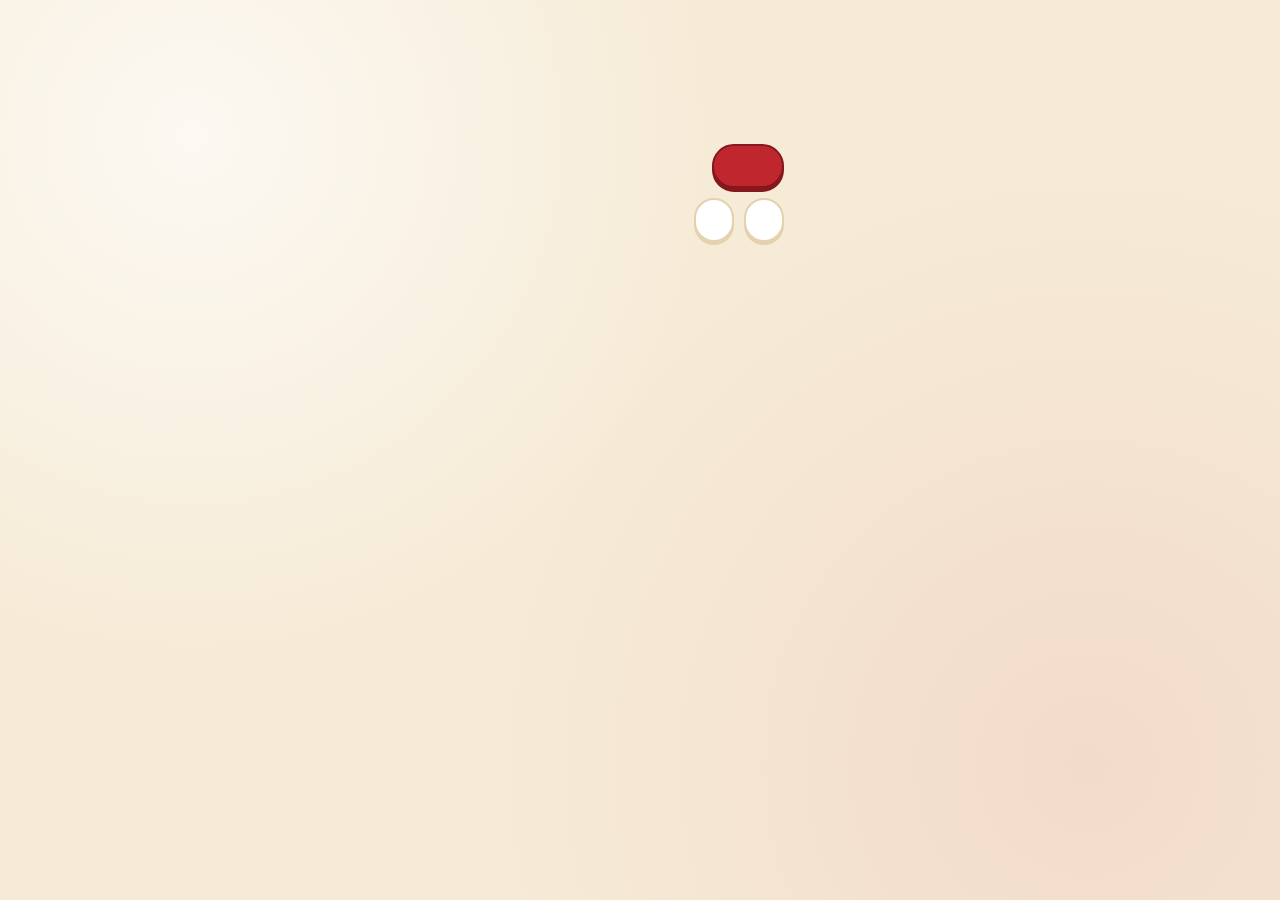
==== commit 9075736b: "walker: phone HUD layout, world map pins, bidi fixes, chase tuning, README Co-Authored-By: Claude Fa" ====
--- a/index.html
+++ b/index.html
@@ -60,7 +60,6 @@
       </div>
       <div class="hud-mid">
         <div class="hud-pages" id="hud-pages" title="עמודים לספר">📖 <b id="pages-n">0</b></div>
-        <div class="hud-ing" id="hud-ing" title="רמזים לצ'ולנט המושלם"></div>
         <div class="hud-check" id="hud-check"></div>
       </div>
       <div class="hud-btns">
@@ -71,6 +70,7 @@
         <button class="hbtn" id="btn-rug" title="רוגעלך">🥐<i id="rug-n">0</i></button>
         <button class="hbtn" id="btn-gear" title="הגדרות">⚙️</button>
       </div>
+      <div class="hud-ing" id="hud-ing" title="רמזים לצ'ולנט המושלם"></div>
     </div>
     <div id="stage">
       <canvas id="game"></canvas>
--- a/css/style.css
+++ b/css/style.css
@@ -61,45 +61,45 @@
 /* ---------- play ---------- */
 #screen-play { background: #1F1A16; display: none; flex-direction: column; }
 #screen-play.active { display: flex; }
-#hud { height: var(--hud-h); flex: none; background: var(--paper); border-bottom: 3px solid var(--paper-3); display: flex; align-items: center; gap: 8px; padding: 4px 8px; z-index: 5; }
-.hud-face { display: flex; align-items: center; gap: 6px; flex: none; }
-.hud-face .face { width: 58px; height: 58px; border-radius: 50%; overflow: hidden; background: #fff; border: 2px solid var(--paper-3); display: grid; place-items: center; }
+#hud { min-height: var(--hud-h); flex: none; background: var(--paper); border-bottom: 3px solid var(--paper-3); display: flex; flex-wrap: wrap; align-items: center; gap: 2px 8px; padding: 4px 8px 5px; z-index: 5; overflow: hidden; }
+.hud-face { display: flex; align-items: center; gap: 6px; flex: none; order: 1; }
+.hud-face .face { width: 50px; height: 50px; border-radius: 50%; overflow: hidden; background: #fff; border: 2px solid var(--paper-3); display: grid; place-items: center; }
 .hud-face .face svg { width: 64px; height: auto; margin-top: 4px; }
 .hud-face .face.bump { animation: bump .4s ease-out; }
 @keyframes bump { 30% { transform: scale(1.12); } }
-.mood { width: 84px; }
+.mood { width: 70px; }
 .mood-bar { height: 12px; background: #fff; border: 2px solid var(--paper-3); border-radius: 999px; overflow: hidden; }
 .mood-fill { height: 100%; background: linear-gradient(90deg, var(--red), var(--gold), var(--mint-dark)); width: 60%; transition: width .4s; }
 .mood-label { font-size: 10.5px; color: var(--ink-soft); white-space: nowrap; overflow: hidden; text-overflow: ellipsis; margin-top: 2px; line-height: 1.2; }
-.hud-mid { flex: 1; min-width: 0; display: flex; flex-direction: column; gap: 2px; align-items: flex-start; }
+.hud-mid { flex: 1; min-width: 0; display: flex; flex-direction: column; gap: 1px; align-items: flex-start; order: 2; white-space: nowrap; overflow: hidden; }
 .hud-pages { font-size: 15px; font-weight: 500; }
 .hud-pages b { font-size: 18px; color: var(--red); }
-.hud-ing { display: flex; gap: 3px; }
+.hud-ing { display: flex; gap: 3px; order: 5; flex-basis: 100%; justify-content: center; }
 .hud-ing span { width: 22px; height: 22px; border-radius: 6px; background: #fff; border: 1.5px solid var(--paper-3); display: grid; place-items: center; font-size: 13px; }
 .hud-ing span.locked { opacity: .35; filter: grayscale(1); }
 .hud-ing span.empty { color: transparent; text-shadow: 0 0 0 rgba(0,0,0,.25); }
 .hud-ing span.got { border-color: var(--gold); box-shadow: 0 0 0 2px rgba(229,182,50,.35); }
-.hud-check { display: flex; gap: 6px; font-size: 11.5px; color: var(--ink-soft); }
-.hud-check span { opacity: .45; }
+.hud-check { display: block; max-width: 100%; overflow: hidden; text-overflow: ellipsis; font-size: 11.5px; color: var(--ink-soft); line-height: 1.3; }
+.hud-check span { opacity: .45; margin-left: 6px; }
 .hud-check span.done { opacity: 1; color: var(--mint-dark); font-weight: 500; }
-.hud-btns { display: grid; grid-template-columns: repeat(3, 36px); gap: 4px; flex: none; }
-.hbtn { width: 36px; height: 36px; border-radius: 10px; border: 2px solid var(--paper-3); background: #fff; font-size: 17px; display: grid; place-items: center; position: relative; padding: 0; }
+.hud-btns { display: grid; grid-template-columns: repeat(3, 34px); gap: 4px; flex: none; order: 3; }
+.hbtn { width: 34px; height: 34px; border-radius: 10px; border: 2px solid var(--paper-3); background: #fff; font-size: 17px; display: grid; place-items: center; position: relative; padding: 0; }
 .hbtn i { position: absolute; right: -4px; bottom: -5px; font-style: normal; font-size: 10px; background: var(--red); color: #fff; border-radius: 999px; min-width: 15px; height: 15px; line-height: 15px; text-align: center; padding: 0 3px; }
 .hbtn:disabled { opacity: .45; }
 .hbtn.pulse { animation: pulse 1.2s ease-in-out infinite; border-color: var(--gold); }
 @keyframes pulse { 50% { transform: scale(1.1); } }
-@media (min-width: 560px) { .hud-btns { grid-template-columns: repeat(6, 40px); } .hbtn { width: 40px; height: 40px; } .mood { width: 120px; } .mood-label { font-size: 12px; } :root { --hud-h: 74px; } }
+@media (min-width: 560px) { .hud-btns { grid-template-columns: repeat(6, 40px); order: 4; } .hbtn { width: 40px; height: 40px; } .hud-face .face { width: 58px; height: 58px; } .mood { width: 120px; } .mood-label { font-size: 12px; } .hud-ing { order: 3; flex-basis: auto; margin-left: 6px; } :root { --hud-h: 74px; } }
 
 #stage { position: relative; flex: 1; min-height: 0; overflow: hidden; }
 #game { position: absolute; inset: 0; width: 100%; height: 100%; display: block; image-rendering: auto; }
 
-.aside { position: absolute; top: 10px; left: 50%; transform: translateX(-50%); max-width: min(92%, 520px); background: #fff; color: var(--ink); border-radius: 22px; padding: 10px 18px; font-family: var(--hand); font-size: 20px; line-height: 1.3; box-shadow: var(--shadow); z-index: 4; animation: cloud .35s ease-out; text-align: center; }
+.aside { position: absolute; top: 10px; left: 50%; transform: translateX(-50%); max-width: min(94%, 520px); background: #fff; color: var(--ink); border-radius: 22px; padding: 10px 18px; font-family: var(--hand); font-size: 20px; line-height: 1.3; box-shadow: var(--shadow); z-index: 4; animation: cloud .35s ease-out; text-align: center; }
 .aside::before { content: '💭'; margin-left: 6px; }
 .aside::after { content: ''; position: absolute; bottom: -12px; left: 50%; width: 12px; height: 12px; background: #fff; border-radius: 50%; box-shadow: 8px 8px 0 -3px #fff; }
 @keyframes cloud { from { opacity: 0; transform: translate(-50%, -8px) scale(.96); } to { opacity: 1; transform: translateX(-50%); } }
 .aside.fade { opacity: 0; transition: opacity .5s; }
 
-#toasts { position: absolute; left: 50%; bottom: 18%; transform: translateX(-50%); display: flex; flex-direction: column; align-items: center; gap: 6px; z-index: 4; pointer-events: none; width: 100%; }
+#toasts { position: absolute; left: 50%; bottom: 22%; transform: translateX(-50%); display: flex; flex-direction: column; align-items: center; gap: 6px; z-index: 4; pointer-events: none; width: 100%; }
 .toast { background: rgba(43,29,20,.92); color: #fff; padding: 6px 14px; border-radius: 999px; font-size: 15px; font-weight: 500; animation: toastIn .3s ease-out, toastOut .4s ease-in 2.2s forwards; white-space: nowrap; }
 .toast.pages { background: var(--navy); }
 .toast.food { background: #fff; color: var(--ink); border: 3px solid var(--paper-3); border-radius: 16px; padding: 8px 14px; max-width: min(92vw, 460px); white-space: normal; text-align: center; animation: toastIn .3s ease-out, toastOut .5s ease-in 3.6s forwards; display: flex; flex-direction: column; align-items: center; gap: 2px; }
@@ -156,6 +156,7 @@
 body.contrast .dlg[data-kind="aside"] .dlg-text { color: #ffe9b0; }
 body.contrast .choice { background: #222; color: #fff; border-color: #888; }
 body.contrast .dlg-name { color: #ffd166; }
+@media (max-width: 480px) { #toasts { bottom: 38%; } .aside { font-size: 17px; padding: 7px 14px; border-radius: 16px; } .toast.food .fverdict { font-size: 17px; } .toast.food { padding: 6px 12px; } .toast.food img { width: 32px; height: 32px; } }
 @media (max-width: 420px) { .dlg-portrait { width: 64px; height: 64px; } .dlg-portrait img, .dlg-portrait canvas, .dlg-portrait svg { width: 72px; } .dlg-text { font-size: 16px; } }
 
 /* ---------- taxi ---------- */
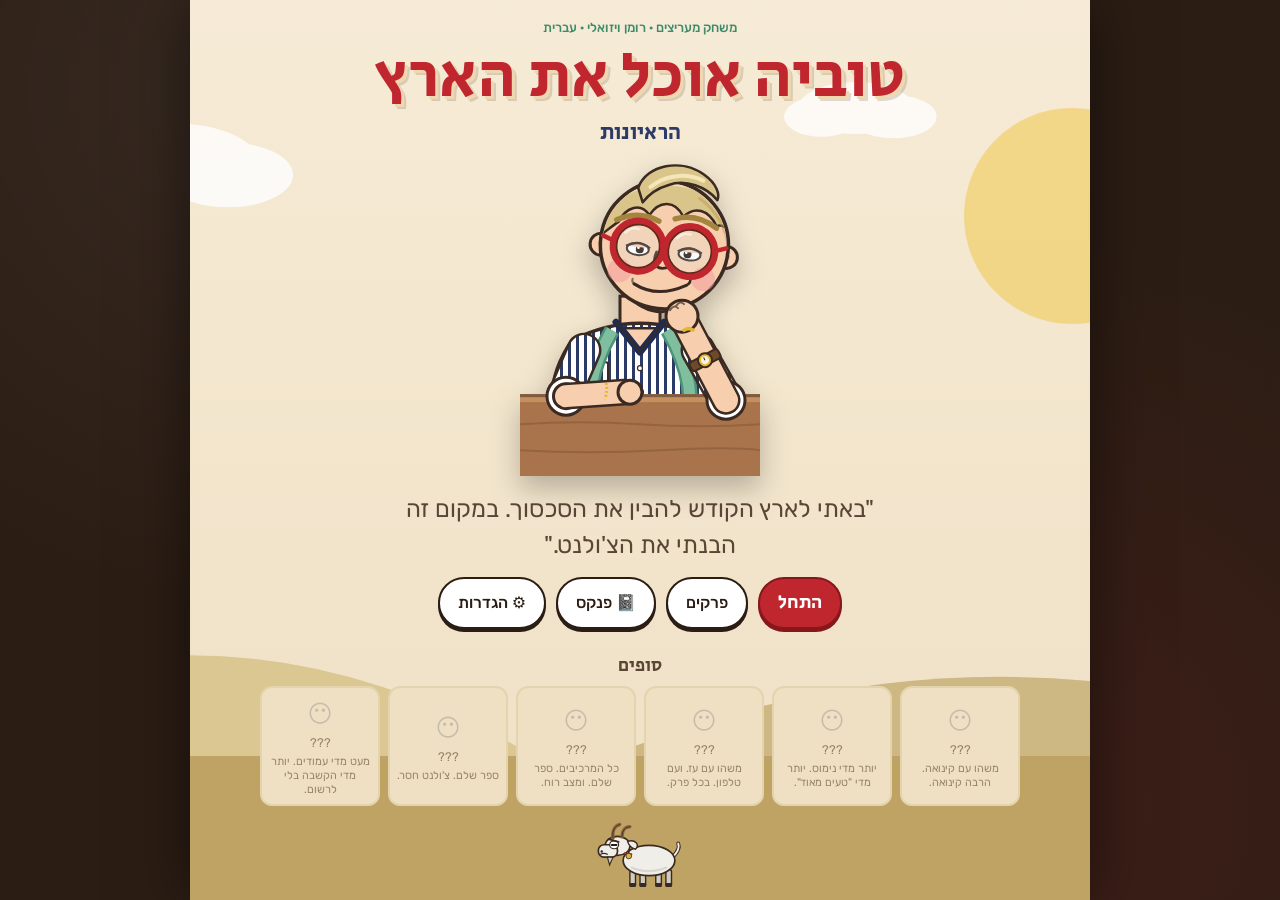
==== commit 06b11783: "novel: visual-novel vertical slice (ch1, ch3, ch4, Shabbat-table finale, 6 endings) Dialogue engine " ====
--- a/index.html
+++ b/index.html
@@ -2,181 +2,140 @@
 <html lang="he" dir="rtl">
 <head>
 <meta charset="utf-8">
-<meta name="viewport" content="width=device-width, initial-scale=1, viewport-fit=cover, user-scalable=no">
-<title>טוביה אוכל את הארץ · ההליכה</title>
-<meta name="description" content="משחק מעריצים על טוביה טננבום: הולכים, פוגשים, אוכלים, רושמים. אב-טיפוס walker.">
+<meta name="viewport" content="width=device-width, initial-scale=1, viewport-fit=cover">
+<title>טוביה אוכל את הארץ · הראיונות</title>
+<meta name="description" content="רומן ויזואלי: טוביה טננבום מראיין את הארץ, אוכל אותה, ורושם. משחק מעריצים בעברית.">
 <meta name="theme-color" content="#2B1D14">
 <link rel="preconnect" href="https://fonts.googleapis.com">
 <link rel="preconnect" href="https://fonts.gstatic.com" crossorigin>
 <link href="https://fonts.googleapis.com/css2?family=Rubik:wght@400;500;700&family=Secular+One&family=Gveret+Levin+AlefAlefAlef&display=swap" rel="stylesheet">
-<link rel="stylesheet" href="css/style.css">
+<link rel="stylesheet" href="./css/style.css">
 <link rel="icon" href="data:image/svg+xml,%3Csvg xmlns='http://www.w3.org/2000/svg' viewBox='0 0 64 64'%3E%3Ccircle cx='18' cy='32' r='12' fill='none' stroke='%23C0262D' stroke-width='6'/%3E%3Ccircle cx='46' cy='32' r='12' fill='none' stroke='%23C0262D' stroke-width='6'/%3E%3Cpath d='M30 30q2-4 4 0' stroke='%23C0262D' stroke-width='4' fill='none'/%3E%3C/svg%3E">
 </head>
 <body>
 <div id="app">
 
-  <!-- ============ TITLE ============ -->
+  <!-- ===== Title ===== -->
   <section id="screen-title" class="screen active">
-    <div class="title-wrap">
+    <div class="title-bg" id="title-bg" aria-hidden="true"></div>
+    <div class="title-inner">
+      <p class="kicker">משחק מעריצים · רומן ויזואלי · עברית</p>
+      <h1 class="title-h1">טוביה אוכל את הארץ</h1>
+      <p class="title-sub">הראיונות</p>
       <div class="title-art" id="title-art" aria-hidden="true"></div>
-      <div class="title-text">
-        <p class="kicker" id="title-sub"></p>
-        <h1 id="title-h1"></h1>
-        <p class="quip" id="title-quip"></p>
-        <div class="title-buttons">
-          <button class="btn big primary" id="btn-start"></button>
-          <button class="btn big" id="btn-resume" hidden></button>
-          <div class="row">
-            <button class="btn" id="btn-endings"></button>
-            <button class="btn" id="btn-settings"></button>
-          </div>
-        </div>
-        <div class="gallery" id="gallery"></div>
-        <p class="controls-hint" id="controls-hint"></p>
-        <a class="back-link" href="../" id="back-link"></a>
+      <p class="title-quote">"באתי לארץ הקודש להבין את הסכסוך. במקום זה הבנתי את הצ'ולנט."</p>
+      <div class="title-buttons">
+        <button id="btn-continue" class="btn btn-primary hidden">המשך</button>
+        <button id="btn-start" class="btn btn-primary">התחל</button>
+        <button id="btn-chapters" class="btn">פרקים</button>
+        <button id="btn-notebook-title" class="btn">📓 פנקס</button>
+        <button id="btn-settings-title" class="btn">⚙ הגדרות</button>
       </div>
-    </div>
-    <div class="title-goat" id="title-goat" title="העז"></div>
-  </section>
-
-  <!-- ============ CHAPTER CARD ============ -->
-  <section id="screen-card" class="screen">
-    <div class="card-inner">
-      <p class="card-n" id="card-n"></p>
-      <h2 class="card-title" id="card-title"></h2>
-      <p class="card-sub" id="card-sub"></p>
-      <div class="card-shot" id="card-shot"></div>
-      <p class="card-aside" id="card-aside"></p>
-      <button class="btn big primary" id="card-go">להתחיל ללכת</button>
+      <h2 class="gallery-h">סופים</h2>
+      <div class="endings-gallery" id="endings-gallery"></div>
+      <div class="title-goat" id="title-goat" title="העז" role="button" tabindex="0" aria-label="העז"></div>
+      <p class="goat-line" id="title-goat-line" aria-live="polite"></p>
+      <a class="back-link" href="../">← חזרה לתפריט</a>
     </div>
   </section>
 
-  <!-- ============ PLAY ============ -->
-  <section id="screen-play" class="screen">
-    <div id="hud">
-      <div class="hud-face" id="hud-face" title="מצב רוח">
-        <div class="face" id="hud-face-svg"></div>
-        <div class="mood"><div class="mood-bar"><div class="mood-fill" id="mood-fill"></div></div><div class="mood-label" id="mood-label"></div></div>
+  <!-- ===== Chapters ===== -->
+  <section id="screen-chapters" class="screen">
+    <header class="sub-header"><button class="btn btn-small" data-back>← חזרה</button><h2>פרקים</h2></header>
+    <div class="chapters-list" id="chapters-list"></div>
+  </section>
+
+  <!-- ===== Game ===== -->
+  <section id="screen-game" class="screen">
+    <header id="hud">
+      <div class="hud-mood" id="hud-mood" title="מצב רוח">
+        <div class="hud-face" id="hud-face"></div>
+        <div class="hud-mood-right">
+          <div class="hud-bar"><div class="hud-bar-fill" id="hud-bar-fill"></div></div>
+          <div class="hud-mood-label" id="hud-mood-label">מעניין.</div>
+        </div>
       </div>
-      <div class="hud-mid">
-        <div class="hud-pages" id="hud-pages" title="עמודים לספר">📖 <b id="pages-n">0</b></div>
-        <div class="hud-check" id="hud-check"></div>
+      <div class="hud-pages" id="hud-pages" title="עמודים לספר">📖 <bdi id="hud-pages-n">0</bdi></div>
+      <div class="hud-spoons" id="hud-spoons" title="רמזים לצ'ולנט"></div>
+      <div class="hud-items" id="hud-items"></div>
+      <div class="hud-buttons">
+        <button id="btn-isi" class="hud-btn" title="להתקשר לאיזי">📱<span class="badge" id="isi-badge"></span></button>
+        <button id="btn-notebook" class="hud-btn" title="הפנקס">📓</button>
+        <button id="btn-settings" class="hud-btn" title="הגדרות">⚙</button>
       </div>
-      <div class="hud-btns">
-        <button class="hbtn" id="btn-disguise" title="תחפושת (Q)">🎭</button>
-        <button class="hbtn" id="btn-notebook" title="פנקס (N)">📓</button>
-        <button class="hbtn" id="btn-phone" title="איזי (P)">📱</button>
-        <button class="hbtn" id="btn-cola" title="קולה זירו חירום">🥤<i id="cola-n">0</i></button>
-        <button class="hbtn" id="btn-rug" title="רוגעלך">🥐<i id="rug-n">0</i></button>
-        <button class="hbtn" id="btn-gear" title="הגדרות">⚙️</button>
+    </header>
+    <div id="stage">
+      <div id="scene" class="scene"></div>
+      <div id="golden" class="golden hidden"></div>
+      <div id="vignette" class="vignette hidden"></div>
+      <div id="goat" class="goat-spot hidden" role="button" tabindex="0" aria-label="העז"></div>
+      <div id="npc" class="npc-slot"></div>
+      <div id="tuvia" class="tuvia-slot"></div>
+      <div id="aside" class="cloud hidden"><div class="cloud-text" id="aside-text"></div></div>
+      <div id="toasts" class="toasts"></div>
+    </div>
+    <div id="dialogue" class="dialogue">
+      <div class="dlg-top">
+        <div id="speaker" class="speaker"></div>
+        <div class="dlg-tools">
+          <button id="btn-ff" class="tool-btn" title="דילוג על שורות שכבר נקראו">⏩</button>
+          <button id="btn-log" class="tool-btn" title="יומן השיחה">📜</button>
+        </div>
       </div>
-      <div class="hud-ing" id="hud-ing" title="רמזים לצ'ולנט המושלם"></div>
-    </div>
-    <div id="stage">
-      <canvas id="game"></canvas>
-      <div id="aside" class="aside" hidden></div>
-      <div id="toasts"></div>
-      <div id="prompt" class="prompt" hidden></div>
-      <div id="rush" class="rush" hidden></div>
-      <div id="disguise-tag" class="disguise-tag"></div>
-      <div id="joystick" class="joystick"><div class="knob"></div></div>
-      <button id="btn-action" class="action">💬</button>
+      <div id="text" class="dlg-text"></div>
+      <div id="choices" class="choices"></div>
+      <div id="next" class="next-hint hidden">▼</div>
     </div>
   </section>
 
-  <!-- ============ TAXI ============ -->
-  <section id="screen-taxi" class="screen">
-    <div class="taxi-scene">
-      <div class="road"></div>
-      <div class="taxi-art" id="taxi-art"></div>
-      <div class="meter" id="taxi-meter">המונה: <bdi>200 ₪</bdi></div>
+  <!-- ===== Notebook ===== -->
+  <section id="screen-notebook" class="screen notebook">
+    <header class="sub-header"><button class="btn btn-small" data-back>← חזרה</button><h2>הפנקס של טוביה</h2></header>
+    <div class="nb-stats" id="nb-stats"></div>
+    <div class="nb-tabs" id="nb-tabs"></div>
+    <div class="nb-entries" id="nb-entries"></div>
+  </section>
+
+  <!-- ===== Settings ===== -->
+  <section id="screen-settings" class="screen">
+    <header class="sub-header"><button class="btn btn-small" data-back>← חזרה</button><h2>הגדרות</h2></header>
+    <div class="settings">
+      <div class="setting"><label>מהירות טקסט</label><div class="seg" id="set-speed"></div></div>
+      <div class="setting"><label>סאונד</label><button id="set-mute" class="btn">🔊 דלוק</button></div>
+      <div class="setting"><label>עוצמה</label><input id="set-volume" type="range" min="0" max="1" step="0.05" value="0.8"></div>
+      <div class="setting"><label>ניגודיות גבוהה בתיבת הדיאלוג</label><button id="set-contrast" class="btn">כבוי</button></div>
+      <div class="setting"><label>המשחק</label><div class="row-btns"><button id="set-menu" class="btn">לתפריט הראשי</button><button id="set-reset" class="btn btn-danger">למחוק הכל</button></div></div>
+      <p class="settings-note" id="settings-note">💭 למחוק הכל. גם את הקוגל? ...טוב. אבל הקוגל נשאר בלב.</p>
     </div>
   </section>
 
-  <!-- ============ WORLD MAP ============ -->
-  <section id="screen-world" class="screen">
-    <div class="world-wrap">
-      <h2 id="world-title"></h2>
-      <p class="world-hint" id="world-hint"></p>
-      <div class="world-map" id="world-map"></div>
-      <p class="world-line" id="world-line"></p>
-      <button class="btn" id="world-notebook">📓 פנקס</button>
-    </div>
-  </section>
-
-  <!-- ============ ENDING ============ -->
-  <section id="screen-ending" class="screen">
-    <div class="ending-wrap">
-      <p class="kicker" id="ending-kicker">סוף</p>
-      <h2 id="ending-title"></h2>
-      <div class="ending-art" id="ending-art"></div>
-      <div class="book" id="ending-book"></div>
-      <p class="ending-cond" id="ending-cond"></p>
-      <div class="row" id="ending-buttons" hidden>
-        <button class="btn big primary" id="ending-title-btn">לתפריט</button>
-        <button class="btn big" id="ending-again">עוד פעם. בשביל הקוגל.</button>
-      </div>
-    </div>
-    <div class="vignette"></div>
-  </section>
-
-  <!-- ============ DIALOGUE (global) ============ -->
-  <div id="dlg" class="dlg" hidden>
-    <div class="dlg-portrait" id="dlg-portrait"></div>
-    <div class="dlg-body">
-      <div class="dlg-name" id="dlg-name"></div>
-      <div class="dlg-text" id="dlg-text"></div>
-      <div class="dlg-choices" id="dlg-choices" hidden></div>
-      <div class="dlg-hint" id="dlg-hint">▼</div>
+  <!-- ===== Overlays ===== -->
+  <div id="overlay-card" class="overlay hidden"><div class="card-box" id="card-box"></div></div>
+  <div id="overlay-disguise" class="overlay hidden">
+    <div class="disguise-box">
+      <h3>🎭 מי אני הפעם?</h3>
+      <p class="disguise-intro" id="disguise-intro"></p>
+      <div class="disguise-cards" id="disguise-cards"></div>
     </div>
   </div>
-
-  <!-- ============ MODALS ============ -->
-  <div id="modal-notebook" class="modal" hidden>
-    <div class="modal-box notebook">
-      <div class="modal-head"><h3 id="nb-title"></h3><button class="btn small" data-close>✕</button></div>
-      <div class="nb-stats" id="nb-stats"></div>
-      <div class="nb-pages" id="nb-pages"></div>
+  <div id="overlay-phone" class="overlay hidden">
+    <div class="phone">
+      <div class="phone-top"><div class="phone-avatar" id="phone-avatar"></div><div><b>איזי</b><div class="phone-sub">ניו יורק · <bdi id="phone-time"></bdi></div></div><button class="phone-close" id="phone-close" title="לנתק">✕</button></div>
+      <div class="phone-chat" id="phone-chat"></div>
+      <div class="phone-foot"><button id="phone-next" class="btn btn-primary">המשך</button></div>
     </div>
   </div>
-
-  <div id="modal-phone" class="modal" hidden>
-    <div class="phone">
-      <div class="phone-top"><span>📱 איזי</span><span id="phone-time">ניו יורק · <bdi>3:12</bdi></span></div>
-      <div class="phone-chat" id="phone-chat"></div>
-      <button class="btn primary" id="phone-next">המשך</button>
+  <div id="overlay-seating" class="overlay hidden">
+    <div class="seating">
+      <h3>🪑 סידור הושבה</h3>
+      <p class="seating-hint" id="seating-hint"></p>
+      <div class="seating-table" id="seating-table"></div>
+      <div class="seating-tray" id="seating-tray"></div>
+      <div class="seating-foot"><button id="seat-random" class="btn">🐐 שהעז תחליט</button><button id="seat-done" class="btn btn-primary" disabled>לשבת לשולחן</button></div>
     </div>
   </div>
-
-  <div id="modal-settings" class="modal" hidden>
-    <div class="modal-box">
-      <div class="modal-head"><h3>הגדרות</h3><button class="btn small" data-close>✕</button></div>
-      <div class="settings" id="settings-body"></div>
-    </div>
-  </div>
-
-  <div id="modal-endings" class="modal" hidden>
-    <div class="modal-box">
-      <div class="modal-head"><h3>סיומים</h3><button class="btn small" data-close>✕</button></div>
-      <div class="endings-grid" id="endings-grid"></div>
-    </div>
-  </div>
-
-  <div id="modal-disguise" class="modal" hidden>
-    <div class="modal-box">
-      <div class="modal-head"><h3>🎭 תחפושת</h3><button class="btn small" data-close>✕</button></div>
-      <div class="disguise-grid" id="disguise-grid"></div>
-    </div>
-  </div>
-
-  <div id="modal-confirm" class="modal" hidden>
-    <div class="modal-box confirm">
-      <h3 id="confirm-title"></h3>
-      <p id="confirm-text"></p>
-      <div class="row"><button class="btn primary" id="confirm-yes"></button><button class="btn" id="confirm-no"></button></div>
-    </div>
-  </div>
-
+  <div id="overlay-log" class="overlay hidden"><div class="log-box"><header class="sub-header"><button class="btn btn-small" id="log-close">✕ סגור</button><h3>יומן השיחה</h3></header><div class="log-list" id="log-list"></div></div></div>
+  <div id="overlay-ending" class="overlay hidden"><div class="ending-box" id="ending-box"></div></div>
 </div>
 <script type="module" src="./js/main.js"></script>
 </body>
--- a/css/style.css
+++ b/css/style.css
@@ -1,266 +1,298 @@
+/* css/style.css — "טוביה אוכל את הארץ · הראיונות". Mobile-first, RTL, paper palette. */
 :root {
-  --paper: #F6EBD6; --paper-2: #EFE0C3; --paper-3: #E4D2AE; --ink: #2B1D14; --ink-soft: #5B4636;
-  --red: #C0262D; --red-dark: #86171c; --mint: #7FBF9F; --mint-dark: #3F8C6B; --navy: #2B3A67; --gold: #E5B632; --wood: #A9744B;
+  --paper: #F6EBD6; --paper-2: #EFE0C3; --paper-3: #E3D4AE; --ink: #2B1D14; --ink-soft: #5B4636; --ink-faint: #9A8468;
+  --red: #C0262D; --red-dark: #86171c; --mint: #7FBF9F; --mint-dark: #3F8C6B; --navy: #2B3A67; --gold: #E5B632; --gold-dark: #B6861A;
+  --wood: #A9744B; --purple: #7A3B8F; --cloud: #F4F2EC;
   --shadow: 0 10px 30px rgba(43, 29, 20, .18);
-  --hud-h: 84px;
-  --ui: 'Rubik', system-ui, sans-serif; --title: 'Secular One', 'Rubik', sans-serif; --hand: 'Gveret Levin AlefAlefAlef', 'Rubik', cursive;
+  --dlg-bg: rgba(255, 252, 245, .96); --dlg-ink: #2B1D14; --dlg-border: #D9C48A;
+  --hud-h: 60px;
 }
 * { box-sizing: border-box; -webkit-tap-highlight-color: transparent; }
-html, body { height: 100%; margin: 0; overflow: hidden; }
-body { font-family: var(--ui); color: var(--ink); background: #1F1A16; line-height: 1.5; touch-action: manipulation; overscroll-behavior: none; }
-button { font-family: inherit; font-size: inherit; color: inherit; cursor: pointer; }
-h1, h2, h3 { font-family: var(--title); font-weight: 400; margin: 0; }
-bdi { unicode-bidi: isolate; }
-#app { position: fixed; inset: 0; }
-.screen { position: absolute; inset: 0; display: none; overflow: hidden; }
-.screen.active { display: block; }
-.row { display: flex; gap: 10px; flex-wrap: wrap; justify-content: center; }
-[hidden] { display: none !important; }
+html, body { margin: 0; height: 100%; }
+body {
+  font-family: 'Rubik', system-ui, sans-serif; color: var(--ink); line-height: 1.5; background: #2B1D14;
+  background-image: radial-gradient(circle at 20% 10%, rgba(255,255,255,.06), transparent 40%), radial-gradient(circle at 80% 90%, rgba(192,38,45,.12), transparent 45%);
+  overflow: hidden; overscroll-behavior: none;
+}
+button { font: inherit; cursor: pointer; }
+.hidden { display: none !important; }
+h1, h2, h3 { font-family: 'Secular One', 'Rubik', sans-serif; font-weight: 400; margin: 0; }
+.hand, .cloud-text, .nb-note, .card-h, .title-quote { font-family: 'Gveret Levin AlefAlefAlef', 'Rubik', cursive; }
+
+#app { position: relative; width: 100%; height: 100dvh; max-width: 900px; margin: 0 auto; background: var(--paper); box-shadow: 0 0 60px rgba(0,0,0,.5); overflow: hidden; }
+.screen { position: absolute; inset: 0; display: none; flex-direction: column; overflow: hidden; }
+.screen.active { display: flex; }
 
 /* ---------- buttons ---------- */
-.btn { background: #fff; border: 2px solid var(--paper-3); border-radius: 999px; padding: 8px 18px; font-weight: 500; box-shadow: 0 3px 0 var(--paper-3); transition: transform .08s, box-shadow .08s; min-height: 44px; }
-.btn:active { transform: translateY(2px); box-shadow: 0 1px 0 var(--paper-3); }
-.btn.primary { background: var(--red); color: #fff; border-color: var(--red-dark); box-shadow: 0 4px 0 var(--red-dark); font-family: var(--title); letter-spacing: .01em; }
-.btn.primary:active { box-shadow: 0 1px 0 var(--red-dark); }
-.btn.big { font-size: 22px; padding: 10px 34px; }
-.btn.small { min-height: 34px; padding: 2px 10px; }
+.btn {
+  border: 2px solid var(--ink); background: #fff; color: var(--ink); border-radius: 999px; padding: 10px 18px; font-weight: 500; font-size: 16px;
+  box-shadow: 0 3px 0 var(--ink); transition: transform .08s, box-shadow .08s; min-height: 44px;
+}
+.btn:active { transform: translateY(3px); box-shadow: 0 0 0 var(--ink); }
+.btn-primary { background: var(--red); color: #fff; border-color: var(--red-dark); box-shadow: 0 3px 0 var(--red-dark); font-family: 'Secular One', sans-serif; font-size: 19px; }
+.btn-small { padding: 6px 14px; min-height: 36px; font-size: 14px; }
+.btn-danger { background: #fff0f0; border-color: var(--red); color: var(--red); box-shadow: 0 3px 0 var(--red); }
+.btn[disabled] { opacity: .45; cursor: not-allowed; }
 
 /* ---------- title ---------- */
-#screen-title { background: var(--paper); background-image: radial-gradient(circle at 15% 15%, rgba(255,255,255,.7), transparent 40%), radial-gradient(circle at 85% 85%, rgba(192,38,45,.08), transparent 45%); overflow-y: auto; }
-.title-wrap { max-width: 980px; margin: 0 auto; padding: 24px 16px 60px; display: grid; grid-template-columns: 1fr; gap: 10px; align-items: center; }
-.title-art { display: flex; justify-content: center; }
-.title-art svg { width: min(260px, 60vw); height: auto; filter: drop-shadow(0 12px 16px rgba(0,0,0,.2)); }
-.title-text { text-align: center; }
-.kicker { color: var(--mint-dark); font-weight: 500; margin: 0 0 2px; font-size: 14px; }
-#title-h1 { font-size: clamp(38px, 8vw, 68px); line-height: 1.05; color: var(--red); text-shadow: 3px 3px 0 #f1d7b0; }
-.quip { font-family: var(--hand); font-size: clamp(20px, 3.2vw, 26px); color: var(--ink-soft); margin: 10px auto 16px; max-width: 34ch; min-height: 2.6em; }
-.title-buttons { display: flex; flex-direction: column; gap: 10px; align-items: center; }
-.gallery { display: flex; gap: 8px; justify-content: center; flex-wrap: wrap; margin: 18px 0 6px; }
-.gallery .g { width: 46px; height: 46px; border-radius: 12px; background: #fff; border: 2px solid var(--paper-3); display: grid; place-items: center; font-size: 22px; position: relative; }
-.gallery .g.locked { background: #3b312a; filter: grayscale(1); color: rgba(255,255,255,.25); }
-.gallery .g.locked::after { content: '?'; position: absolute; inset: 0; display: grid; place-items: center; color: #fff; font-weight: 700; opacity: .6; }
-.controls-hint { font-size: 12.5px; color: var(--ink-soft); margin: 6px 0 0; }
-.back-link { display: inline-block; margin-top: 14px; color: var(--ink-soft); font-size: 14px; }
-.title-goat { position: absolute; left: 10px; bottom: 6px; cursor: pointer; transition: transform .15s; }
-.title-goat svg { width: 90px; height: auto; }
-.title-goat.poked { transform: translateY(-8px) rotate(-5deg); }
-@media (min-width: 760px) { .title-wrap { grid-template-columns: 320px 1fr; padding-top: 50px; } .title-text { text-align: right; } .title-buttons { align-items: flex-start; } .gallery { justify-content: flex-start; } }
-
-/* ---------- chapter card ---------- */
-#screen-card { background: var(--paper); overflow-y: auto; }
-.card-inner { max-width: 720px; margin: 0 auto; padding: 28px 16px 40px; text-align: center; animation: fadeIn .6s ease-out; }
-.card-n { font-family: var(--hand); font-size: 24px; color: var(--red); margin: 0; }
-.card-title { font-family: var(--hand); font-size: clamp(34px, 8vw, 56px); color: var(--ink); line-height: 1.1; }
-.card-sub { font-family: var(--hand); font-size: clamp(20px, 4vw, 28px); color: var(--ink-soft); margin: 4px 0 14px; }
-.card-shot { background: #1F1A16; border-radius: 14px; overflow: hidden; box-shadow: var(--shadow); aspect-ratio: 16 / 10; border: 4px solid #fff; transform: rotate(-1.2deg); }
-.card-shot canvas { width: 100%; height: 100%; display: block; }
-.card-aside { font-family: var(--hand); font-size: clamp(19px, 3.4vw, 24px); color: var(--ink-soft); margin: 18px auto; max-width: 44ch; }
-.card-aside::before { content: '💭 '; }
-@keyframes fadeIn { from { opacity: 0; transform: translateY(10px); } to { opacity: 1; transform: none; } }
-
-/* ---------- play ---------- */
-#screen-play { background: #1F1A16; display: none; flex-direction: column; }
-#screen-play.active { display: flex; }
-#hud { min-height: var(--hud-h); flex: none; background: var(--paper); border-bottom: 3px solid var(--paper-3); display: flex; flex-wrap: wrap; align-items: center; gap: 2px 8px; padding: 4px 8px 5px; z-index: 5; overflow: hidden; }
-.hud-face { display: flex; align-items: center; gap: 6px; flex: none; order: 1; }
-.hud-face .face { width: 50px; height: 50px; border-radius: 50%; overflow: hidden; background: #fff; border: 2px solid var(--paper-3); display: grid; place-items: center; }
-.hud-face .face svg { width: 64px; height: auto; margin-top: 4px; }
-.hud-face .face.bump { animation: bump .4s ease-out; }
-@keyframes bump { 30% { transform: scale(1.12); } }
-.mood { width: 70px; }
-.mood-bar { height: 12px; background: #fff; border: 2px solid var(--paper-3); border-radius: 999px; overflow: hidden; }
-.mood-fill { height: 100%; background: linear-gradient(90deg, var(--red), var(--gold), var(--mint-dark)); width: 60%; transition: width .4s; }
-.mood-label { font-size: 10.5px; color: var(--ink-soft); white-space: nowrap; overflow: hidden; text-overflow: ellipsis; margin-top: 2px; line-height: 1.2; }
-.hud-mid { flex: 1; min-width: 0; display: flex; flex-direction: column; gap: 1px; align-items: flex-start; order: 2; white-space: nowrap; overflow: hidden; }
-.hud-pages { font-size: 15px; font-weight: 500; }
-.hud-pages b { font-size: 18px; color: var(--red); }
-.hud-ing { display: flex; gap: 3px; order: 5; flex-basis: 100%; justify-content: center; }
-.hud-ing span { width: 22px; height: 22px; border-radius: 6px; background: #fff; border: 1.5px solid var(--paper-3); display: grid; place-items: center; font-size: 13px; }
-.hud-ing span.locked { opacity: .35; filter: grayscale(1); }
-.hud-ing span.empty { color: transparent; text-shadow: 0 0 0 rgba(0,0,0,.25); }
-.hud-ing span.got { border-color: var(--gold); box-shadow: 0 0 0 2px rgba(229,182,50,.35); }
-.hud-check { display: block; max-width: 100%; overflow: hidden; text-overflow: ellipsis; font-size: 11.5px; color: var(--ink-soft); line-height: 1.3; }
-.hud-check span { opacity: .45; margin-left: 6px; }
-.hud-check span.done { opacity: 1; color: var(--mint-dark); font-weight: 500; }
-.hud-btns { display: grid; grid-template-columns: repeat(3, 34px); gap: 4px; flex: none; order: 3; }
-.hbtn { width: 34px; height: 34px; border-radius: 10px; border: 2px solid var(--paper-3); background: #fff; font-size: 17px; display: grid; place-items: center; position: relative; padding: 0; }
-.hbtn i { position: absolute; right: -4px; bottom: -5px; font-style: normal; font-size: 10px; background: var(--red); color: #fff; border-radius: 999px; min-width: 15px; height: 15px; line-height: 15px; text-align: center; padding: 0 3px; }
-.hbtn:disabled { opacity: .45; }
-.hbtn.pulse { animation: pulse 1.2s ease-in-out infinite; border-color: var(--gold); }
-@keyframes pulse { 50% { transform: scale(1.1); } }
-@media (min-width: 560px) { .hud-btns { grid-template-columns: repeat(6, 40px); order: 4; } .hbtn { width: 40px; height: 40px; } .hud-face .face { width: 58px; height: 58px; } .mood { width: 120px; } .mood-label { font-size: 12px; } .hud-ing { order: 3; flex-basis: auto; margin-left: 6px; } :root { --hud-h: 74px; } }
-
-#stage { position: relative; flex: 1; min-height: 0; overflow: hidden; }
-#game { position: absolute; inset: 0; width: 100%; height: 100%; display: block; image-rendering: auto; }
-
-.aside { position: absolute; top: 10px; left: 50%; transform: translateX(-50%); max-width: min(94%, 520px); background: #fff; color: var(--ink); border-radius: 22px; padding: 10px 18px; font-family: var(--hand); font-size: 20px; line-height: 1.3; box-shadow: var(--shadow); z-index: 4; animation: cloud .35s ease-out; text-align: center; }
-.aside::before { content: '💭'; margin-left: 6px; }
-.aside::after { content: ''; position: absolute; bottom: -12px; left: 50%; width: 12px; height: 12px; background: #fff; border-radius: 50%; box-shadow: 8px 8px 0 -3px #fff; }
-@keyframes cloud { from { opacity: 0; transform: translate(-50%, -8px) scale(.96); } to { opacity: 1; transform: translateX(-50%); } }
-.aside.fade { opacity: 0; transition: opacity .5s; }
-
-#toasts { position: absolute; left: 50%; bottom: 22%; transform: translateX(-50%); display: flex; flex-direction: column; align-items: center; gap: 6px; z-index: 4; pointer-events: none; width: 100%; }
-.toast { background: rgba(43,29,20,.92); color: #fff; padding: 6px 14px; border-radius: 999px; font-size: 15px; font-weight: 500; animation: toastIn .3s ease-out, toastOut .4s ease-in 2.2s forwards; white-space: nowrap; }
-.toast.pages { background: var(--navy); }
-.toast.food { background: #fff; color: var(--ink); border: 3px solid var(--paper-3); border-radius: 16px; padding: 8px 14px; max-width: min(92vw, 460px); white-space: normal; text-align: center; animation: toastIn .3s ease-out, toastOut .5s ease-in 3.6s forwards; display: flex; flex-direction: column; align-items: center; gap: 2px; }
-.toast.food .fname { font-weight: 700; }
-.toast.food .fdelta { font-weight: 700; }
-.toast.food .fdelta.up { color: var(--mint-dark); } .toast.food .fdelta.down { color: var(--red); }
-.toast.food .fverdict { font-family: var(--hand); font-size: 20px; line-height: 1.25; color: var(--ink-soft); }
-.toast.food img { width: 40px; height: 40px; }
-.toast.bad { border-color: #9DB06A; }
-@keyframes toastIn { from { opacity: 0; transform: translateY(8px); } }
-@keyframes toastOut { to { opacity: 0; transform: translateY(-10px); } }
-
-.prompt { position: absolute; left: 50%; bottom: 14px; transform: translateX(-50%); background: rgba(255,255,255,.95); color: var(--ink); padding: 6px 14px; border-radius: 999px; font-size: 14px; font-weight: 500; box-shadow: var(--shadow); z-index: 3; white-space: nowrap; }
-.prompt kbd { background: var(--ink); color: #fff; border-radius: 5px; padding: 0 6px; font-family: var(--ui); font-size: 12px; }
-.rush { position: absolute; top: 10px; left: 50%; transform: translateX(-50%); background: var(--red); color: #fff; font-family: var(--title); font-size: 22px; padding: 4px 18px; border-radius: 999px; z-index: 3; box-shadow: var(--shadow); }
-.disguise-tag { position: absolute; top: 8px; right: 8px; background: rgba(255,255,255,.9); border-radius: 999px; padding: 3px 10px; font-size: 12px; font-weight: 500; z-index: 3; }
-
-.joystick { position: absolute; left: 18px; bottom: 18px; width: 120px; height: 120px; border-radius: 50%; background: rgba(255,255,255,.18); border: 2px solid rgba(255,255,255,.45); z-index: 3; touch-action: none; display: none; }
-.joystick .knob { position: absolute; left: 50%; top: 50%; width: 52px; height: 52px; margin: -26px 0 0 -26px; border-radius: 50%; background: rgba(255,255,255,.75); box-shadow: 0 3px 10px rgba(0,0,0,.3); }
-.action { position: absolute; right: 18px; bottom: 22px; width: 74px; height: 74px; border-radius: 50%; background: var(--red); color: #fff; border: 3px solid #fff; font-size: 30px; box-shadow: 0 6px 0 var(--red-dark), var(--shadow); z-index: 3; display: none; }
-.action:active { transform: translateY(3px); box-shadow: 0 3px 0 var(--red-dark); }
-body.touch .joystick, body.touch .action { display: block; }
-body.touch.dlg-open .joystick, body.touch.dlg-open .action { display: none; }
+#screen-title { background: var(--paper); }
+.title-bg { position: absolute; inset: 0; z-index: 0; opacity: .9; }
+.title-bg svg { width: 100%; height: 100%; }
+.title-inner { position: relative; z-index: 1; flex: 1; overflow: auto; padding: 18px 16px 30px; text-align: center; display: flex; flex-direction: column; align-items: center; gap: 6px; }
+.kicker { color: var(--mint-dark); font-weight: 500; font-size: 13px; margin: 0; }
+.title-h1 { font-size: clamp(38px, 9vw, 64px); line-height: 1.05; color: var(--red); text-shadow: 3px 3px 0 #f1d7b0, 5px 5px 0 rgba(43,29,20,.15); }
+.title-sub { margin: 0; font-family: 'Secular One', sans-serif; font-size: 22px; color: var(--navy); }
+.title-art svg { width: min(260px, 60vw); height: auto; filter: drop-shadow(0 12px 14px rgba(0,0,0,.25)); }
+.title-quote { font-size: clamp(18px, 4.5vw, 24px); color: var(--ink-soft); margin: 2px 0 8px; max-width: 34ch; }
+.title-buttons { display: flex; flex-wrap: wrap; gap: 10px; justify-content: center; margin-bottom: 10px; }
+.gallery-h { font-size: 18px; color: var(--ink-soft); margin-top: 8px; }
+.endings-gallery { display: grid; grid-template-columns: repeat(3, 1fr); gap: 8px; width: 100%; max-width: 520px; }
+.ending-tile { background: #fff; border: 2px solid var(--paper-3); border-radius: 12px; padding: 8px 6px; font-size: 12.5px; min-height: 74px; display: flex; flex-direction: column; align-items: center; justify-content: center; gap: 2px; }
+.ending-tile .em { font-size: 24px; }
+.ending-tile.locked { background: var(--paper-2); color: var(--ink-faint); }
+.ending-tile.locked .em { filter: grayscale(1) opacity(.4); }
+.ending-tile .hint { font-size: 11px; line-height: 1.25; }
+.title-goat { margin-top: 10px; cursor: pointer; transition: transform .15s; }
+.title-goat:hover { transform: rotate(-4deg); }
+.title-goat.poked { transform: translateY(-8px) rotate(5deg); }
+.goat-line { font-family: 'Gveret Levin AlefAlefAlef', cursive; font-size: 20px; min-height: 26px; margin: 0; color: var(--ink); }
+.back-link { color: var(--ink-soft); font-size: 14px; margin-top: 6px; }
+
+/* ---------- sub screens ---------- */
+.sub-header { display: flex; align-items: center; gap: 12px; padding: 10px 14px; background: var(--paper-2); border-bottom: 2px solid var(--paper-3); flex: none; }
+.sub-header h2, .sub-header h3 { font-size: 22px; color: var(--red); }
+.chapters-list { flex: 1; overflow: auto; padding: 12px 14px 30px; display: grid; gap: 10px; }
+.ch-card { background: #fff; border-radius: 14px; padding: 12px 14px; border: 2px solid var(--paper-3); display: grid; grid-template-columns: 48px 1fr auto; gap: 10px; align-items: center; text-align: right; }
+.ch-card .num { font-family: 'Secular One', sans-serif; font-size: 28px; color: var(--red); text-align: center; }
+.ch-card .name { font-weight: 700; }
+.ch-card .tag { color: var(--ink-soft); font-size: 14px; }
+.ch-card .soon { font-family: 'Gveret Levin AlefAlefAlef', cursive; font-size: 17px; color: var(--ink-faint); grid-column: 1 / -1; margin-top: 2px; }
+.ch-card.locked { background: var(--paper-2); color: var(--ink-faint); }
+.ch-card.locked .num { color: var(--ink-faint); }
+.ch-card.done { border-color: var(--mint); }
+
+/* ---------- HUD ---------- */
+#hud { flex: none; min-height: var(--hud-h); display: flex; flex-wrap: wrap; align-items: center; gap: 4px 6px; padding: 4px 8px; background: var(--ink); color: #fff; z-index: 5; }
+.hud-mood { display: flex; align-items: center; gap: 6px; min-width: 0; }
+.hud-face { width: 46px; height: 46px; border-radius: 50%; background: var(--paper); overflow: hidden; border: 2px solid var(--gold); flex: none; display: flex; align-items: center; justify-content: center; }
+.hud-face svg { width: 48px; height: auto; margin-top: 4px; }
+.hud-mood-right { display: flex; flex-direction: column; gap: 2px; width: 84px; }
+.hud-bar { height: 10px; background: #4b3a2e; border-radius: 999px; overflow: hidden; border: 1px solid #6b5a4e; }
+.hud-bar-fill { height: 100%; width: 60%; background: linear-gradient(90deg, #C0262D, #E5B632, #7FBF9F); border-radius: 999px; transition: width .5s ease; }
+.hud-bar-fill.over { background: linear-gradient(90deg, #E5B632, #fff); box-shadow: 0 0 8px var(--gold); }
+.hud-mood-label { font-size: 10.5px; line-height: 1.1; color: #f3e6b8; white-space: nowrap; overflow: hidden; text-overflow: ellipsis; }
+.hud-pages { font-family: 'Secular One', sans-serif; font-size: 18px; white-space: nowrap; padding: 0 4px; }
+.hud-pages.bump { animation: bump .5s ease; }
+@keyframes bump { 30% { transform: scale(1.35); color: var(--gold); } }
+.hud-spoons { display: flex; gap: 2px; }
+.spoon { width: 18px; height: 22px; border-radius: 6px; font-size: 12px; display: flex; align-items: center; justify-content: center; background: #4b3a2e; border: 1px solid #6b5a4e; }
+.spoon.have { background: var(--gold); border-color: #fff; animation: pop .5s ease; }
+.spoon.soon { opacity: .35; }
+@keyframes pop { 40% { transform: scale(1.4) rotate(-10deg); } }
+.hud-items { display: flex; gap: 4px; }
+.hud-item { background: #4b3a2e; border: 1px solid #6b5a4e; color: #fff; border-radius: 8px; padding: 2px 6px; font-size: 13px; min-height: 28px; }
+.hud-item:active { background: var(--gold); }
+.hud-buttons { margin-inline-start: auto; display: flex; gap: 4px; }
+.hud-btn { position: relative; background: #4b3a2e; border: 1px solid #6b5a4e; color: #fff; border-radius: 10px; width: 40px; height: 40px; font-size: 18px; padding: 0; }
+.hud-btn:disabled { opacity: .4; }
+.badge { position: absolute; top: -4px; inset-inline-end: -4px; width: 12px; height: 12px; border-radius: 50%; background: var(--red); border: 2px solid var(--ink); display: none; }
+.badge.on { display: block; animation: blink 1.2s infinite; }
+@keyframes blink { 50% { opacity: .3; } }
+@media (max-width: 719px) {
+  /* two HUD rows on phones: face + bar + pages + buttons, then the spoons and the snacks */
+  .hud-mood-right { width: 88px; }
+  .hud-spoons { order: 10; flex-basis: 58%; justify-content: flex-start; gap: 4px; }
+  .hud-items { order: 11; flex: 1; justify-content: flex-end; }
+  .hud-pages { font-size: 17px; }
+}
+
+/* ---------- stage ---------- */
+#stage { position: relative; flex: 1; min-height: 200px; overflow: hidden; background: #1B2034; }
+.scene { position: absolute; inset: 0; transition: opacity .35s; }
+.scene svg { width: 100%; height: 100%; display: block; }
+.scene.fade { opacity: 0; }
+.npc-slot { position: absolute; left: 2%; bottom: 0; height: 68%; width: 44%; display: flex; align-items: flex-end; justify-content: center; transition: transform .3s, opacity .3s; }
+.npc-slot svg { height: 100%; width: auto; max-width: 100%; filter: drop-shadow(0 6px 8px rgba(0,0,0,.35)); }
+.npc-slot.enter { animation: slidein .4s ease; }
+@keyframes slidein { from { transform: translateX(-30px); opacity: 0; } }
+.npc-slot.talk svg { animation: talk .35s ease infinite alternate; }
+@keyframes talk { to { transform: translateY(-3px); } }
+.tuvia-slot { position: absolute; right: 1%; bottom: -2px; height: 62%; width: 46%; display: flex; align-items: flex-end; justify-content: center; }
+.tuvia-slot svg { height: 100%; width: auto; max-width: 100%; filter: drop-shadow(0 6px 8px rgba(0,0,0,.35)); }
+.tuvia-slot.speaking svg { animation: talk .35s ease infinite alternate; }
+.cloud {
+  position: absolute; left: 10px; right: 42%; bottom: 10px; max-height: 70%; background: var(--cloud); border-radius: 26px; padding: 12px 16px 14px;
+  box-shadow: var(--shadow); z-index: 3; border: 2px solid #ccc5b5; animation: cloudin .3s ease;
+}
+.cloud::after { content: ''; position: absolute; right: -14px; bottom: 18px; width: 18px; height: 18px; border-radius: 50%; background: var(--cloud); border: 2px solid #ccc5b5; }
+.cloud::before { content: ''; position: absolute; right: -28px; bottom: 6px; width: 11px; height: 11px; border-radius: 50%; background: var(--cloud); border: 2px solid #ccc5b5; }
+@keyframes cloudin { from { transform: translateY(8px) scale(.96); opacity: 0; } }
+.cloud-text { font-size: clamp(17px, 4.6vw, 22px); line-height: 1.3; color: #3a3a3a; max-height: 46vh; overflow: auto; }
+.cloud.idle { opacity: .92; border-style: dashed; }
+.cloud.scream { background: #fff0f0; border-color: var(--red); }
+.cloud.scream .cloud-text { color: var(--red); }
+.goat-spot { position: absolute; z-index: 2; cursor: pointer; transition: transform .15s; }
+.goat-spot:hover { transform: scale(1.08); }
+.goat-spot.found { cursor: default; }
+.goat-spot svg { display: block; }
+.golden { position: absolute; inset: 0; background: radial-gradient(circle at 50% 55%, rgba(255,230,140,.95), rgba(255,200,60,.5) 40%, transparent 70%); z-index: 2; animation: golden 4s ease forwards; pointer-events: none; }
+@keyframes golden { 0% { opacity: 0; } 20% { opacity: 1; } 100% { opacity: .35; } }
+.vignette { position: absolute; inset: 0; background: radial-gradient(circle, transparent 40%, rgba(90,0,10,.85) 100%); z-index: 2; pointer-events: none; }
+.toasts { position: absolute; top: 8px; left: 8px; right: 8px; z-index: 6; display: flex; flex-direction: column; align-items: center; gap: 6px; pointer-events: none; }
+.toast { background: rgba(43,29,20,.92); color: #fff; padding: 6px 14px; border-radius: 999px; font-weight: 700; font-size: 15px; animation: toast 2.6s ease forwards; box-shadow: var(--shadow); }
+.toast.good { background: var(--mint-dark); } .toast.bad { background: var(--red); } .toast.pages { background: var(--navy); } .toast.ing { background: var(--gold-dark); }
+@keyframes toast { 0% { transform: translateY(-10px); opacity: 0; } 12% { transform: none; opacity: 1; } 80% { opacity: 1; } 100% { opacity: 0; transform: translateY(-6px); } }
+#stage.shake { animation: shake .5s linear 2; }
+@keyframes shake { 0%,100% { transform: translate(0,0) } 20% { transform: translate(-6px,3px) } 40% { transform: translate(6px,-3px) } 60% { transform: translate(-4px,-2px) } 80% { transform: translate(4px,2px) } }
 
 /* ---------- dialogue ---------- */
-.dlg { position: absolute; left: 50%; bottom: 0; transform: translateX(-50%); width: min(100%, 760px); z-index: 20; display: flex; align-items: flex-end; gap: 8px; padding: 8px 8px calc(8px + env(safe-area-inset-bottom)); animation: dlgIn .25s ease-out; }
-@keyframes dlgIn { from { transform: translate(-50%, 20px); opacity: 0; } }
-.dlg-portrait { width: 88px; height: 88px; flex: none; border-radius: 16px; background: #fff; border: 3px solid var(--paper-3); display: grid; place-items: center; overflow: hidden; }
-.dlg-portrait:empty { visibility: hidden; }
-.dlg-portrait img, .dlg-portrait canvas { width: 96px; height: auto; image-rendering: auto; }
-.dlg-portrait svg { width: 96px; height: auto; margin-top: 8px; }
-.dlg-portrait[data-kind="aside"] { background: #EFE9DF; font-size: 44px; }
-.dlg-body { flex: 1; min-width: 0; background: #fff; border: 3px solid var(--paper-3); border-radius: 18px; padding: 10px 14px 10px; min-height: 104px; box-shadow: var(--shadow); position: relative; }
-.dlg[data-kind="aside"] .dlg-body { background: #F3EEE4; border-color: #d8d0c2; border-radius: 26px; }
-.dlg[data-kind="aside"] .dlg-text { font-family: var(--hand); font-size: 22px; color: var(--ink-soft); line-height: 1.25; }
-.dlg[data-kind="stage"] .dlg-text { font-style: italic; color: var(--ink-soft); }
-.dlg-name { font-family: var(--title); font-size: 15px; color: var(--red); margin-bottom: 2px; }
-.dlg[data-kind="tuvia"] .dlg-name { color: var(--navy); }
-.dlg[data-kind="isi"] .dlg-name { color: var(--mint-dark); }
-.dlg-text { font-size: 17px; line-height: 1.45; min-height: 2.9em; }
-.dlg-hint { position: absolute; left: 12px; bottom: 6px; font-size: 12px; color: var(--ink-soft); animation: bob 1s infinite; }
+.dialogue { flex: none; max-height: 54%; display: flex; flex-direction: column; background: var(--dlg-bg); color: var(--dlg-ink); border-top: 3px solid var(--dlg-border); padding: 8px 12px 10px; position: relative; z-index: 4; box-shadow: 0 -6px 20px rgba(0,0,0,.25); }
+.dlg-top { display: flex; align-items: center; justify-content: space-between; min-height: 28px; }
+.speaker { display: inline-block; font-family: 'Secular One', sans-serif; font-size: 15px; color: #fff; background: var(--navy); padding: 2px 12px; border-radius: 999px; margin-top: -20px; box-shadow: 0 2px 0 rgba(0,0,0,.25); }
+.speaker.empty { visibility: hidden; }
+.dlg-tools { display: flex; gap: 4px; margin-top: -20px; }
+.tool-btn { background: #fff; border: 2px solid var(--paper-3); border-radius: 10px; width: 36px; height: 32px; font-size: 15px; padding: 0; }
+.tool-btn.on { background: var(--gold); border-color: var(--gold-dark); }
+.dlg-text { font-size: clamp(17px, 4.6vw, 21px); line-height: 1.45; min-height: 3.6em; padding: 4px 2px; }
+.dlg-text .ch { visibility: hidden; } .dlg-text .ch.on { visibility: visible; }
+.dlg-text .stage { color: var(--ink-faint); font-style: italic; }
+.dlg-text.aside-mode { color: var(--ink-faint); font-size: 15px; min-height: 1.6em; }
+.dlg-text.book { font-family: 'Gveret Levin AlefAlefAlef', cursive; font-size: clamp(19px, 5vw, 24px); color: #4a3a2a; }
+.choices { display: flex; flex-direction: column; gap: 7px; overflow: auto; padding: 2px; }
+.choice { text-align: right; border: 2px solid var(--ink); background: #fff; border-radius: 12px; padding: 9px 12px; font-size: 16px; line-height: 1.3; box-shadow: 0 3px 0 var(--ink); min-height: 44px; animation: choicein .25s ease backwards; }
+.choice:active { transform: translateY(3px); box-shadow: none; }
+.choice.innocent { border-color: var(--gold-dark); background: #fff8dd; box-shadow: 0 3px 0 var(--gold-dark); }
+.choice.disguise { border-color: var(--purple); background: #f6ecfa; box-shadow: 0 3px 0 var(--purple); }
+.choice.food { border-color: var(--mint-dark); background: #ecf7f0; box-shadow: 0 3px 0 var(--mint-dark); }
+.choice.locked { opacity: .5; background: var(--paper-2); cursor: not-allowed; box-shadow: none; transform: translateY(3px); }
+.choice .k { margin-inline-end: 4px; }
+.choice .lock { font-size: 12px; color: var(--ink-faint); display: block; }
+@keyframes choicein { from { opacity: 0; transform: translateY(6px); } }
+.choice:nth-child(2) { animation-delay: .05s } .choice:nth-child(3) { animation-delay: .1s } .choice:nth-child(4) { animation-delay: .15s } .choice:nth-child(5) { animation-delay: .2s }
+.next-hint { position: absolute; bottom: 6px; left: 14px; color: var(--red); animation: bob 1s ease infinite; font-size: 14px; }
 @keyframes bob { 50% { transform: translateY(3px); } }
-.dlg-choices { display: flex; flex-direction: column; gap: 6px; margin-top: 8px; }
-.choice { display: flex; gap: 8px; align-items: center; text-align: right; background: var(--paper); border: 2px solid var(--paper-3); border-radius: 12px; padding: 8px 10px; font-size: 15px; min-height: 44px; }
-.choice:hover, .choice:focus-visible { border-color: var(--mint-dark); background: #fff; }
-.choice-innocent { background: #FFF6D6; border-color: #EBD28A; }
-.choice-innocent:hover { border-color: var(--gold); }
-.choice-disguise { background: #EFE6F7; }
-.choice-polite { background: #EAF4EA; }
-.choice .ci { font-size: 20px; flex: none; }
-body.contrast .dlg-body { background: #111; color: #fff; border-color: #fff; }
-body.contrast .dlg-text { font-size: 18px; }
-body.contrast .dlg[data-kind="aside"] .dlg-body { background: #222; }
-body.contrast .dlg[data-kind="aside"] .dlg-text { color: #ffe9b0; }
-body.contrast .choice { background: #222; color: #fff; border-color: #888; }
-body.contrast .dlg-name { color: #ffd166; }
-@media (max-width: 480px) { #toasts { bottom: 38%; } .aside { font-size: 17px; padding: 7px 14px; border-radius: 16px; } .toast.food .fverdict { font-size: 17px; } .toast.food { padding: 6px 12px; } .toast.food img { width: 32px; height: 32px; } }
-@media (max-width: 420px) { .dlg-portrait { width: 64px; height: 64px; } .dlg-portrait img, .dlg-portrait canvas, .dlg-portrait svg { width: 72px; } .dlg-text { font-size: 16px; } }
-
-/* ---------- taxi ---------- */
-#screen-taxi { background: linear-gradient(#8DB7D8 0 55%, #C9B98A 55% 100%); }
-.taxi-scene { position: absolute; inset: 0; }
-.road { position: absolute; left: 0; right: 0; top: 58%; height: 26%; background: #444; background-image: repeating-linear-gradient(90deg, #fff 0 60px, transparent 60px 120px); background-size: 120px 6px; background-repeat: repeat-x; background-position: 0 50%; animation: road 1s linear infinite; }
-@keyframes road { to { background-position: -120px 50%; } }
-.taxi-art { position: absolute; left: 50%; top: 52%; transform: translate(-50%, -40%); width: min(70vw, 420px); animation: bounce .35s ease-in-out infinite alternate; }
-.taxi-art svg { width: 100%; height: auto; }
-@keyframes bounce { to { transform: translate(-50%, -42%); } }
-.meter { position: absolute; top: 14px; right: 14px; background: #111; color: #FF5533; font-family: monospace; font-size: 18px; padding: 6px 12px; border-radius: 8px; border: 2px solid #555; }
-
-/* ---------- world map ---------- */
-#screen-world { background: var(--paper); overflow-y: auto; }
-.world-wrap { max-width: 760px; margin: 0 auto; padding: 16px 12px 40px; text-align: center; }
-#world-title { font-size: clamp(28px, 6vw, 40px); color: var(--red); }
-.world-hint { color: var(--ink-soft); margin: 2px 0 10px; font-family: var(--hand); font-size: 20px; }
-.world-map { position: relative; width: min(100%, calc(60vh * 4 / 3)); aspect-ratio: 4 / 3; margin: 0 auto; border-radius: 18px; overflow: hidden; box-shadow: var(--shadow); background: #B7D4E8; border: 4px solid #fff; }
-.world-map svg { position: absolute; inset: 0; width: 100%; height: 100%; }
-.pin { position: absolute; transform: translate(-50%, -100%); display: flex; flex-direction: column; align-items: center; gap: 2px; background: none; border: 0; padding: 4px; }
-.pin .pe { width: 44px; height: 44px; border-radius: 50% 50% 50% 0; transform: rotate(-45deg); background: #fff; border: 3px solid var(--red); display: grid; place-items: center; box-shadow: 0 4px 10px rgba(0,0,0,.25); }
-.pin .pe span { transform: rotate(45deg); font-size: 22px; }
-.pin .pl { background: rgba(255,255,255,.92); border-radius: 999px; padding: 1px 8px; font-size: 12.5px; font-weight: 500; white-space: nowrap; }
-.pin.locked .pe { border-color: #999; filter: grayscale(1); opacity: .75; }
-.pin.done .pe { border-color: var(--mint-dark); }
-.pin.done .pl::after { content: ' ✓'; color: var(--mint-dark); }
-.pin.finale .pe { border-color: var(--gold); animation: pulse 1.2s ease-in-out infinite; }
-.pin.finale.locked .pe { animation: none; }
-.pin:hover .pe { transform: rotate(-45deg) scale(1.08); }
-.world-line { font-family: var(--hand); font-size: 21px; color: var(--ink-soft); min-height: 2.4em; margin: 10px auto; max-width: 46ch; }
-.world-line:not(:empty)::before { content: '💭 '; }
-
-/* ---------- ending ---------- */
-#screen-ending { background: var(--paper); overflow-y: auto; }
-#screen-ending.horror { background: #1a0607; color: #f3d9c6; }
-#screen-ending.horror .vignette { position: absolute; inset: 0; pointer-events: none; box-shadow: inset 0 0 160px 60px rgba(120,0,0,.75); animation: flicker 2.5s infinite; }
-@keyframes flicker { 0%, 100% { opacity: 1; } 45% { opacity: .85; } 50% { opacity: 1; } 55% { opacity: .7; } }
-.ending-wrap { max-width: 720px; margin: 0 auto; padding: 24px 16px 180px; text-align: center; animation: fadeIn .8s; }
-#ending-title { font-family: var(--hand); font-size: clamp(32px, 7vw, 54px); line-height: 1.1; }
-.ending-art { display: flex; justify-content: center; margin: 10px 0; }
-.ending-art svg { width: min(220px, 55vw); height: auto; filter: drop-shadow(0 10px 14px rgba(0,0,0,.25)); }
-.book { display: inline-block; background: var(--navy); color: #fff; padding: 22px 26px; border-radius: 4px 12px 12px 4px; box-shadow: 8px 8px 0 #1a2340, var(--shadow); font-family: var(--title); font-size: clamp(16px, 3.4vw, 22px); max-width: 320px; line-height: 1.25; border-right: 8px solid #1a2340; margin: 8px 0; }
-.book small { display: block; font-family: var(--ui); font-size: 12px; opacity: .8; margin-bottom: 6px; }
-#screen-ending.horror .book { background: #3a0d0d; }
-.ending-cond { color: var(--ink-soft); font-size: 14px; }
-#screen-ending.horror .ending-cond { color: #c9a0a0; }
-
-/* ---------- modals ---------- */
-.modal { position: absolute; inset: 0; background: rgba(31,26,22,.6); z-index: 30; display: flex; align-items: center; justify-content: center; padding: 12px; }
-.modal-box { background: var(--paper); border-radius: 18px; width: min(100%, 640px); max-height: 92%; overflow: auto; padding: 14px 16px 18px; box-shadow: var(--shadow); animation: fadeIn .25s; }
-.modal-head { display: flex; justify-content: space-between; align-items: center; margin-bottom: 8px; }
-.modal-head h3 { font-size: 24px; color: var(--red); }
-.confirm { text-align: center; }
-.confirm h3 { font-size: 22px; color: var(--red); margin-bottom: 6px; }
-.confirm p { font-family: var(--hand); font-size: 21px; color: var(--ink-soft); }
-
-.notebook { background: #FBF6EA; background-image: repeating-linear-gradient(transparent 0 27px, rgba(43,58,103,.18) 27px 28px); }
-.nb-stats { display: flex; flex-wrap: wrap; gap: 6px 14px; font-size: 13px; color: var(--ink-soft); margin-bottom: 10px; }
-.nb-pages { display: flex; flex-direction: column; gap: 14px; }
-.nb-chapter { font-family: var(--hand); font-size: 24px; color: var(--red); border-bottom: 2px solid var(--red); display: inline-block; margin-top: 6px; }
-.nb-q { display: grid; grid-template-columns: 1fr 44%; gap: 10px; align-items: start; }
-.nb-q .quote { font-size: 16px; line-height: 1.55; }
-.nb-q .quote::before { content: '„'; color: var(--ink-soft); }
-.nb-q .quote::after { content: '”'; color: var(--ink-soft); }
-.nb-q .who { font-size: 12px; color: var(--ink-soft); display: block; }
-.nb-q .margin { font-family: var(--hand); font-size: 19px; color: #8a2f33; transform: rotate(-1.5deg); line-height: 1.2; }
-.nb-q .margin.pencil { color: #666; }
-.nb-q .pg { font-size: 11.5px; color: var(--navy); font-weight: 500; }
-.nb-empty { font-family: var(--hand); font-size: 22px; color: var(--ink-soft); text-align: center; padding: 20px; }
-.nb-secret { background: #fff; border: 2px dashed var(--mint-dark); border-radius: 12px; padding: 10px; font-family: var(--hand); font-size: 20px; }
-
-.phone { width: min(100%, 360px); height: min(92%, 620px); background: #111; border-radius: 30px; padding: 12px; display: flex; flex-direction: column; gap: 10px; box-shadow: var(--shadow); border: 4px solid #333; animation: phoneIn .35s ease-out; }
-@keyframes phoneIn { from { transform: translateY(40px); opacity: 0; } }
-.phone-top { display: flex; justify-content: space-between; color: #ccc; font-size: 13px; padding: 4px 8px; }
-.phone-chat { flex: 1; overflow: auto; display: flex; flex-direction: column; gap: 8px; padding: 6px; }
-.msg { max-width: 85%; padding: 8px 12px; border-radius: 16px; font-size: 15px; line-height: 1.4; animation: fadeIn .25s; }
-.msg.isi { background: #2E3038; color: #fff; align-self: flex-start; border-bottom-right-radius: 4px; }
-.msg.tuvia { background: var(--mint); color: var(--ink); align-self: flex-end; border-bottom-left-radius: 4px; }
-.msg.aside { background: none; color: #bbb; font-family: var(--hand); font-size: 19px; align-self: center; text-align: center; }
-.phone .btn { align-self: center; }
-
-.settings { display: flex; flex-direction: column; gap: 12px; font-size: 15px; }
-.settings label { display: flex; align-items: center; gap: 10px; }
-.settings input[type="checkbox"] { width: 22px; height: 22px; }
+.food-card { display: grid; grid-template-columns: 64px 1fr; gap: 8px 12px; align-items: center; background: #fff; border: 2px dashed var(--mint-dark); border-radius: 14px; padding: 8px 10px; }
+.food-card .em { font-size: 44px; text-align: center; line-height: 1; }
+.food-card .fname { font-weight: 700; font-size: 17px; }
+.food-card .fby { color: var(--ink-soft); font-size: 14px; }
+.food-card .fbtns { grid-column: 1 / -1; display: flex; flex-wrap: wrap; gap: 6px; }
+.food-card .fbtns .choice { flex: 1 1 110px; text-align: center; min-height: 42px; padding: 7px 8px; }
+.food-card.cursed { border-color: var(--red); background: #fff0f0; }
+.choice.jiggle { animation: jiggle .4s ease; }
+@keyframes jiggle { 25% { transform: translateX(-5px) } 50% { transform: translateX(5px) } 75% { transform: translateX(-3px) } }
+body.contrast .dialogue { --dlg-bg: #111; --dlg-ink: #fff; --dlg-border: #fff; }
+body.contrast .choice { background: #222; color: #fff; border-color: #fff; box-shadow: 0 3px 0 #999; }
+body.contrast .choice.innocent { background: #4a3a00; } body.contrast .choice.disguise { background: #3a1a4a; } body.contrast .choice.food { background: #0f3a22; }
+body.contrast .dlg-text .stage { color: #bbb; }
+body.contrast .food-card { background: #222; color: #fff; } body.contrast .food-card .fby { color: #ccc; }
+
+/* ---------- overlays ---------- */
+.overlay { position: absolute; inset: 0; z-index: 20; background: rgba(43,29,20,.78); display: flex; align-items: center; justify-content: center; padding: 14px; animation: fadein .25s ease; }
+@keyframes fadein { from { opacity: 0; } }
+.card-box { background: var(--paper); border-radius: 18px; padding: 24px 20px; width: min(520px, 100%); text-align: center; box-shadow: var(--shadow); border: 3px solid var(--ink); cursor: pointer; max-height: 90%; overflow: auto; }
+.card-box .card-num { font-family: 'Gveret Levin AlefAlefAlef', cursive; font-size: 26px; color: var(--ink-soft); }
+.card-box .card-h { font-size: clamp(34px, 8vw, 48px); color: var(--red); line-height: 1.1; margin: 4px 0; }
+.card-box .card-tag { font-family: 'Gveret Levin AlefAlefAlef', cursive; font-size: 24px; color: var(--navy); }
+.card-box .card-stats { margin-top: 14px; display: grid; gap: 6px; text-align: right; font-size: 15px; }
+.card-box .card-stats div { background: #fff; border-radius: 10px; padding: 6px 10px; }
+.card-box .card-hint { margin-top: 12px; font-size: 13px; color: var(--ink-faint); }
+.card-box .btn { margin-top: 14px; }
+.disguise-box { background: var(--paper); border-radius: 18px; padding: 16px 14px; width: min(560px, 100%); max-height: 96%; overflow: auto; box-shadow: var(--shadow); border: 3px solid var(--purple); }
+.disguise-box h3 { font-size: 24px; color: var(--purple); text-align: center; }
+.disguise-intro { font-family: 'Gveret Levin AlefAlefAlef', cursive; font-size: 19px; text-align: center; color: var(--ink-soft); margin: 6px 0 10px; }
+.disguise-cards { display: grid; grid-template-columns: 1fr 1fr; gap: 10px; }
+.dis-card { background: #fff; border: 2px solid var(--ink); border-radius: 14px; padding: 8px; text-align: center; box-shadow: 0 3px 0 var(--ink); display: flex; flex-direction: column; align-items: center; gap: 4px; }
+.dis-card:active { transform: translateY(3px); box-shadow: none; }
+.dis-card svg { width: 100%; max-width: 120px; height: auto; }
+.dis-card .dname { font-weight: 700; font-size: 15px; }
+.dis-card .dmotto { font-size: 12.5px; color: var(--ink-soft); line-height: 1.25; }
+.dis-card.current { border-color: var(--purple); background: #f6ecfa; }
+.phone { width: min(400px, 100%); max-height: 92%; background: #111; border-radius: 28px; padding: 12px; display: flex; flex-direction: column; box-shadow: 0 20px 50px rgba(0,0,0,.6); border: 4px solid #333; animation: phonein .35s ease; }
+@keyframes phonein { from { transform: translateY(60px); opacity: 0; } }
+.phone-top { display: flex; align-items: center; gap: 10px; color: #fff; padding: 6px 6px 10px; border-bottom: 1px solid #333; }
+.phone-avatar { width: 46px; height: 46px; border-radius: 50%; background: #F3E6B8; overflow: hidden; flex: none; }
+.phone-avatar svg { width: 100%; height: auto; }
+.phone-sub { font-size: 12px; color: #aaa; }
+.phone-close { margin-inline-start: auto; background: var(--red); color: #fff; border: 0; width: 36px; height: 36px; border-radius: 50%; font-size: 16px; }
+.phone-chat { flex: 1; overflow: auto; padding: 10px 4px; display: flex; flex-direction: column; gap: 8px; min-height: 200px; }
+.bubble { max-width: 85%; padding: 8px 12px; border-radius: 16px; font-size: 16px; line-height: 1.35; animation: choicein .25s ease; }
+.bubble.isi { background: #333; color: #fff; align-self: flex-start; border-bottom-right-radius: 4px; }
+.bubble.tuvia { background: var(--mint); color: var(--ink); align-self: flex-end; border-bottom-left-radius: 4px; }
+.bubble.hint { background: var(--gold); color: var(--ink); align-self: center; font-size: 14px; text-align: center; }
+.phone-foot { padding-top: 8px; display: flex; justify-content: center; }
+.seating { background: var(--paper); border-radius: 18px; padding: 12px; width: min(620px, 100%); max-height: 98%; overflow: auto; box-shadow: var(--shadow); border: 3px solid var(--ink); display: flex; flex-direction: column; gap: 8px; }
+.seating h3 { font-size: 22px; color: var(--red); text-align: center; }
+.seating-hint { font-family: 'Gveret Levin AlefAlefAlef', cursive; font-size: 17px; color: var(--ink-soft); text-align: center; margin: 0; min-height: 2.4em; }
+.seating-table { position: relative; width: 100%; aspect-ratio: 1.25; max-height: 330px; margin: 0 auto; }
+.seating-table .tbl { position: absolute; left: 20%; top: 22%; width: 60%; height: 56%; background: #fff; border: 3px solid var(--ink); border-radius: 50%; display: flex; align-items: center; justify-content: center; font-size: 40px; box-shadow: inset 0 0 0 10px var(--paper-2); }
+.seat { position: absolute; width: 52px; height: 52px; margin: -26px; border-radius: 50%; border: 2px dashed var(--ink-faint); background: var(--paper-2); display: flex; align-items: center; justify-content: center; font-size: 11px; color: var(--ink-faint); cursor: pointer; overflow: hidden; }
+.seat.target { border-style: solid; border-color: var(--mint-dark); background: #ecf7f0; animation: blink 1s infinite; }
+.seat.filled { border: 2px solid var(--ink); background: #fff; }
+.seat svg { width: 100%; height: 100%; }
+.seating-tray { display: flex; flex-wrap: wrap; gap: 6px; justify-content: center; min-height: 60px; }
+.guest { width: 56px; height: 56px; border-radius: 50%; border: 2px solid var(--ink); background: #fff; overflow: hidden; cursor: pointer; padding: 0; box-shadow: 0 3px 0 var(--ink); position: relative; }
+.guest.sel { border-color: var(--mint-dark); box-shadow: 0 0 0 4px var(--mint); }
+.guest svg { width: 100%; height: 100%; }
+.guest .gname, .seat .gname { position: absolute; bottom: 0; left: 0; right: 0; font-size: 9px; background: rgba(43,29,20,.85); color: #fff; text-align: center; line-height: 1.3; }
+.seating-foot { display: flex; gap: 8px; justify-content: center; flex-wrap: wrap; }
+.log-box { background: var(--paper); border-radius: 18px; width: min(560px, 100%); max-height: 92%; display: flex; flex-direction: column; overflow: hidden; }
+.log-list { overflow: auto; padding: 10px 14px; display: flex; flex-direction: column; gap: 6px; }
+.log-line { font-size: 15px; } .log-line b { color: var(--navy); } .log-line.aside { color: var(--ink-faint); font-family: 'Gveret Levin AlefAlefAlef', cursive; font-size: 17px; }
+.ending-box { background: var(--paper); border-radius: 18px; padding: 18px 16px; width: min(520px, 100%); max-height: 96%; overflow: auto; text-align: center; box-shadow: var(--shadow); border: 3px solid var(--ink); }
+.ending-box .em { font-size: 44px; }
+.ending-box h2 { font-size: clamp(26px, 6vw, 36px); color: var(--red); }
+.book-cover { margin: 12px auto; width: 200px; height: 270px; background: linear-gradient(135deg, var(--navy), #1b2440); border-radius: 6px 14px 14px 6px; box-shadow: 8px 8px 0 rgba(0,0,0,.25); color: #fff; display: flex; flex-direction: column; align-items: center; justify-content: center; padding: 14px; border-inline-start: 10px solid #1b2440; position: relative; }
+.book-cover .bauthor { font-size: 13px; color: var(--gold); letter-spacing: .05em; }
+.book-cover .btitle { font-family: 'Secular One', sans-serif; font-size: 22px; line-height: 1.15; margin: 8px 0; }
+.book-cover svg { width: 90px; height: auto; }
+.book-cover .bpub { font-size: 10px; color: #bbb; position: absolute; bottom: 8px; }
+.ending-stats { display: flex; flex-wrap: wrap; gap: 6px; justify-content: center; font-size: 14px; margin: 8px 0; }
+.ending-stats span { background: #fff; border-radius: 999px; padding: 3px 10px; }
+.ending-box .btns { display: flex; gap: 8px; justify-content: center; flex-wrap: wrap; margin-top: 8px; }
+
+/* ---------- notebook ---------- */
+.notebook { background: #F8F2E2 repeating-linear-gradient(0deg, transparent 0 29px, rgba(43,58,103,.14) 29px 30px); }
+.nb-stats { display: flex; flex-wrap: wrap; gap: 6px; padding: 10px 14px 0; font-size: 14px; }
+.nb-stats span { background: #fff; border: 1px solid var(--paper-3); border-radius: 999px; padding: 3px 10px; }
+.nb-tabs { display: flex; gap: 6px; padding: 8px 14px; overflow: auto; }
+.nb-tab { background: #fff; border: 2px solid var(--paper-3); border-radius: 999px; padding: 4px 12px; font-size: 14px; white-space: nowrap; }
+.nb-tab.on { background: var(--navy); color: #fff; border-color: var(--navy); }
+.nb-entries { flex: 1; overflow: auto; padding: 6px 14px 40px; display: grid; gap: 14px; }
+.nb-entry { background: #fff; border-radius: 4px; padding: 12px 14px 10px; box-shadow: 2px 3px 0 rgba(43,29,20,.12); position: relative; transform: rotate(-.4deg); }
+.nb-entry:nth-child(even) { transform: rotate(.5deg); }
+.nb-entry::before { content: ''; position: absolute; top: -8px; left: 50%; width: 60px; height: 16px; margin-left: -30px; background: rgba(229,182,50,.55); transform: rotate(-2deg); }
+.nb-entry .who { font-size: 12.5px; color: var(--ink-faint); display: flex; justify-content: space-between; }
+.nb-entry .q { font-size: 17px; margin: 4px 0; line-height: 1.4; }
+.nb-entry .q::before { content: '«'; color: var(--ink-faint); } .nb-entry .q::after { content: '»'; color: var(--ink-faint); }
+.nb-entry .nb-note { color: var(--red); font-size: 19px; line-height: 1.25; transform: rotate(-1.5deg); margin-top: 4px; padding-inline-start: 8px; border-inline-start: 2px solid #f3c5c5; }
+.nb-entry.innocent .who::before { content: '😇 '; } .nb-entry.disguise .who::before { content: '🎭 '; }
+.nb-empty { text-align: center; color: var(--ink-faint); font-family: 'Gveret Levin AlefAlefAlef', cursive; font-size: 22px; padding: 40px 10px; }
+.nb-entry.goat { background: #fdf6e3; border: 2px dashed var(--gold-dark); }
+
+/* ---------- settings ---------- */
+.settings { padding: 14px; display: grid; gap: 14px; overflow: auto; }
+.setting { background: #fff; border-radius: 14px; padding: 10px 14px; display: flex; flex-wrap: wrap; align-items: center; justify-content: space-between; gap: 8px; }
+.setting label { font-weight: 500; }
 .seg { display: flex; gap: 4px; flex-wrap: wrap; }
-.seg button { border: 2px solid var(--paper-3); background: #fff; border-radius: 999px; padding: 4px 12px; min-height: 36px; }
+.seg button { border: 2px solid var(--paper-3); background: var(--paper); border-radius: 999px; padding: 6px 12px; min-height: 40px; }
 .seg button.on { background: var(--navy); color: #fff; border-color: var(--navy); }
-.settings .help { font-size: 13px; color: var(--ink-soft); }
-
-.endings-grid, .disguise-grid { display: grid; grid-template-columns: 1fr; gap: 8px; }
-@media (min-width: 560px) { .endings-grid, .disguise-grid { grid-template-columns: 1fr 1fr; } }
-.ecard { display: flex; gap: 10px; align-items: center; background: #fff; border-radius: 12px; padding: 8px 10px; border: 2px solid var(--paper-3); }
-.ecard .ee { font-size: 30px; width: 44px; text-align: center; }
-.ecard.locked .ee { filter: grayscale(1) brightness(.2); }
-.ecard b { display: block; }
-.ecard small { color: var(--ink-soft); }
-.dcard { display: flex; gap: 10px; align-items: center; background: #fff; border-radius: 12px; padding: 6px 10px; border: 2px solid var(--paper-3); text-align: right; }
-.dcard.on { border-color: var(--mint-dark); background: #EAF4EA; }
-.dcard svg { width: 60px; height: auto; flex: none; }
-.dcard b { display: block; }
-.dcard small { color: var(--ink-soft); font-family: var(--hand); font-size: 17px; }
-.dcard kbd { font-size: 11px; background: var(--paper-2); border-radius: 4px; padding: 0 5px; }
-
-body.shake #stage { animation: stageShake .5s linear 2; }
-@keyframes stageShake { 0%,100% { transform: translate(0,0); } 20% { transform: translate(-6px,3px); } 40% { transform: translate(6px,-3px); } 60% { transform: translate(-4px,-2px); } 80% { transform: translate(4px,2px); } }
-
-@media (max-height: 520px) and (orientation: landscape) { :root { --hud-h: 60px; } .hud-face .face { width: 44px; height: 44px; } .hud-face .face svg { width: 50px; } .mood-label { display: none; } .hud-check { display: none; } }
+.row-btns { display: flex; gap: 8px; flex-wrap: wrap; }
+.settings-note { font-family: 'Gveret Levin AlefAlefAlef', cursive; font-size: 19px; color: var(--ink-soft); text-align: center; }
+input[type=range] { width: 160px; }
+
+/* ---------- desktop ---------- */
+@media (min-width: 720px) {
+  :root { --hud-h: 64px; }
+  .hud-mood-right { width: 130px; } .hud-mood-label { font-size: 12px; }
+  .spoon { width: 22px; height: 26px; font-size: 14px; }
+  .npc-slot { height: 74%; width: 38%; left: 6%; }
+  .tuvia-slot { height: 66%; width: 36%; right: 4%; }
+  .cloud { right: 38%; left: 24px; max-width: 460px; }
+  .dialogue { padding: 10px 24px 14px; }
+  .choices { display: grid; grid-template-columns: 1fr 1fr; }
+  .choices .food-card { grid-column: 1 / -1; }
+  .disguise-cards { grid-template-columns: repeat(4, 1fr); }
+  .endings-gallery { grid-template-columns: repeat(6, 1fr); max-width: 760px; }
+  .title-art svg { width: 240px; }
+}
+@media (max-height: 640px) { .title-art svg { width: 150px; } .dlg-text { min-height: 2.6em; } }
